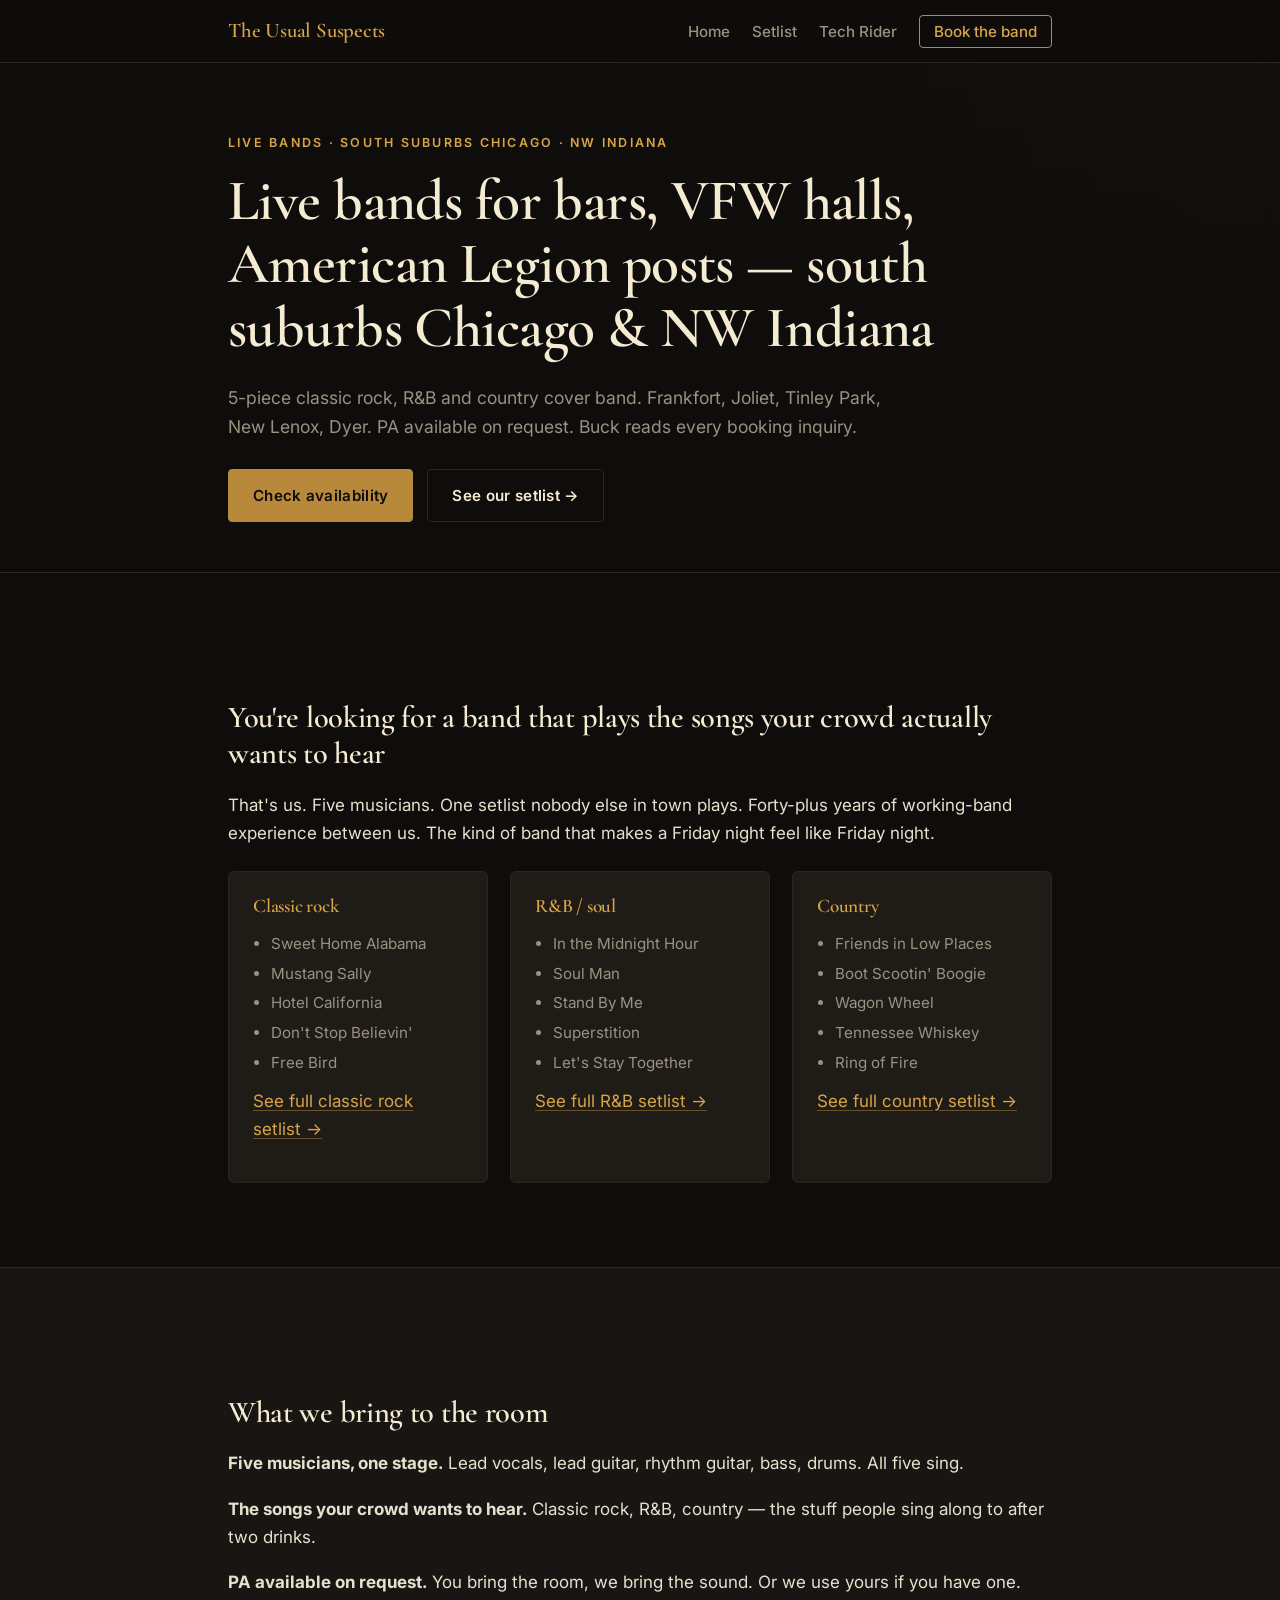
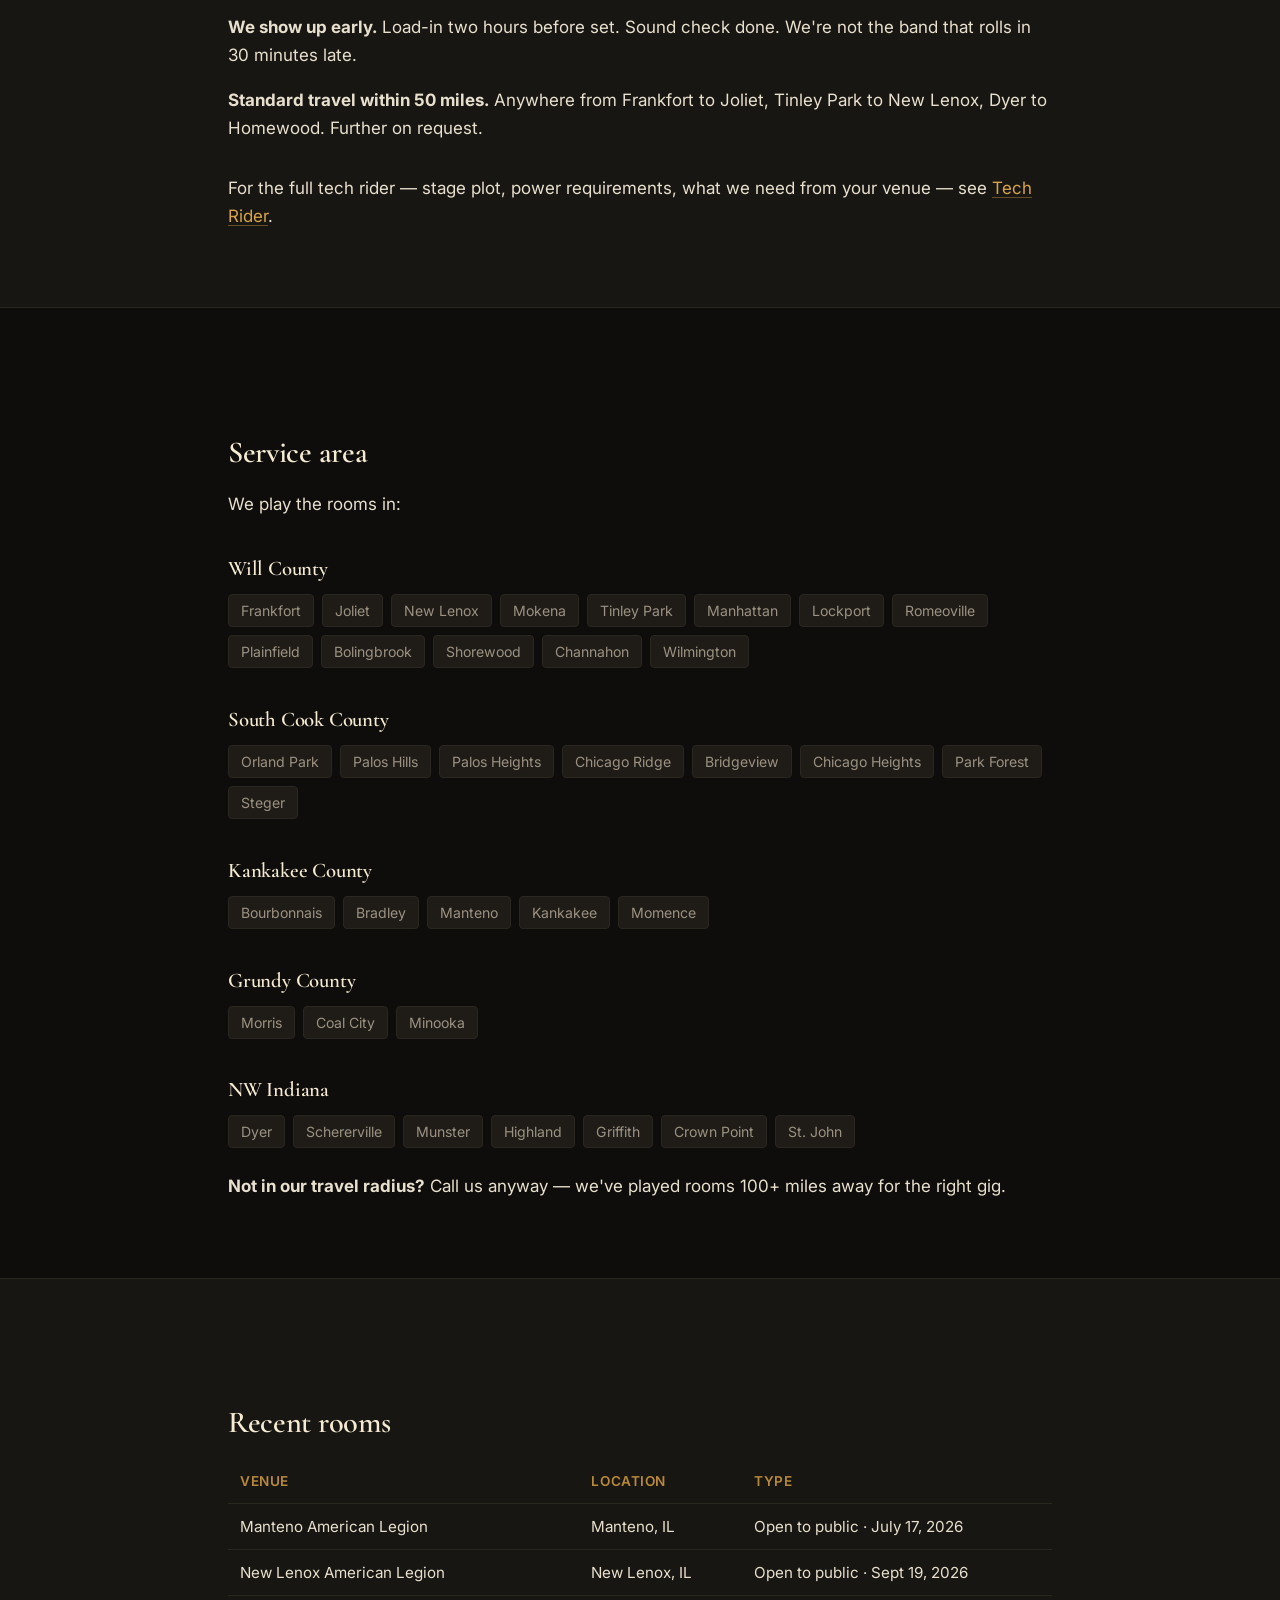
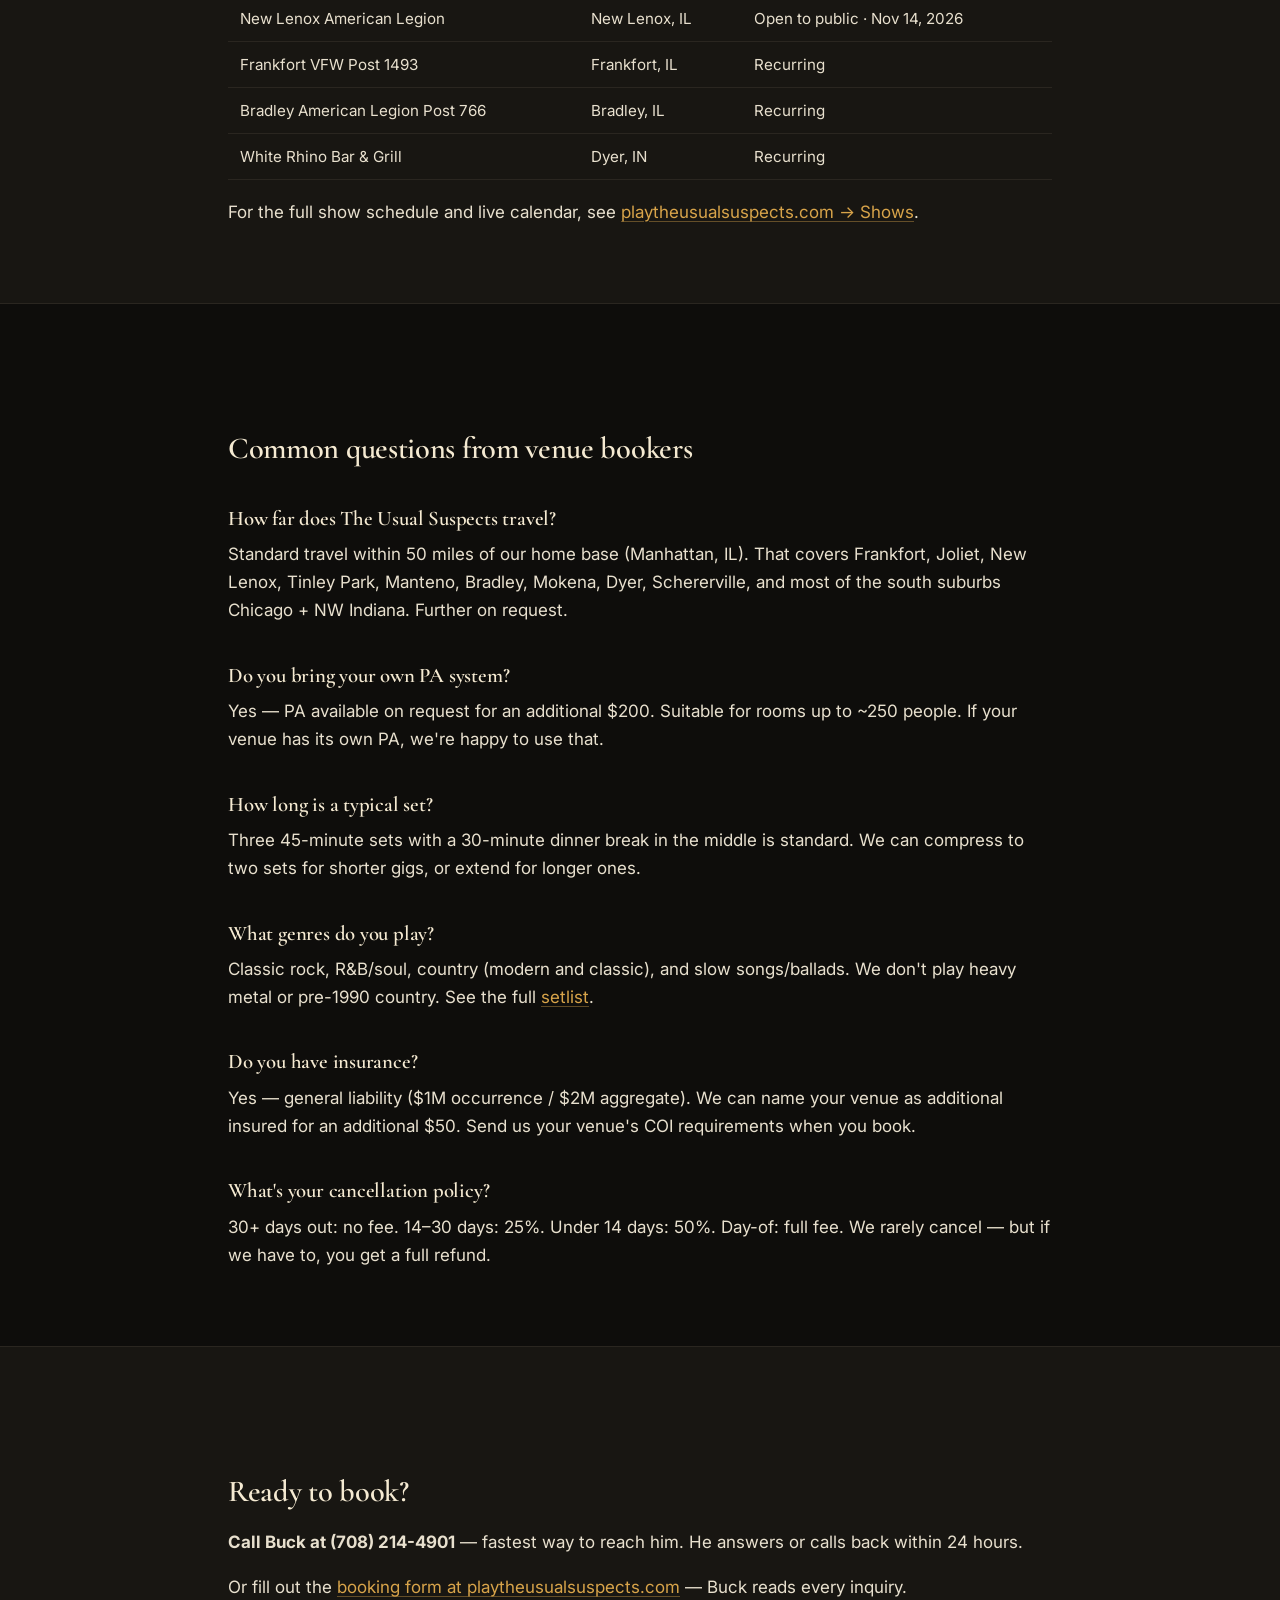
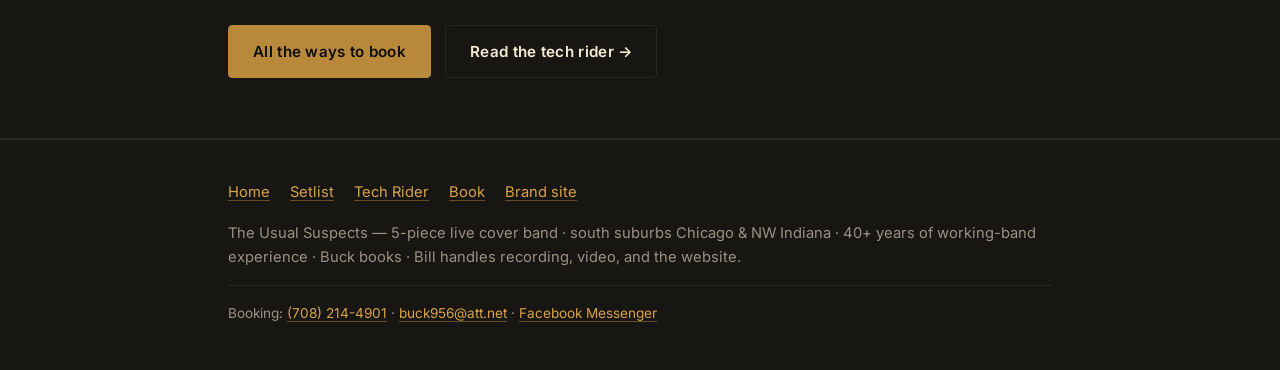
==== index.html @ b878c8a9 "Initial site: theusualsuspects.rocks — 4-page booker-SEO sister site to playtheusualsuspects.com. Ta" ====
<!DOCTYPE html>
<html lang="en">
<head>
<meta charset="UTF-8">
<meta name="viewport" content="width=device-width, initial-scale=1.0">
<title>Live Bands for Bars, VFW Halls & American Legion Posts — South Suburbs Chicago & NW Indiana | The Usual Suspects</title>
<meta name="description" content="5-piece classic rock, R&B and country cover band for bars, VFW halls, American Legion posts, fall fests, and private events across south suburbs Chicago (Frankfort, Joliet, Tinley Park, New Lenox) and NW Indiana. PA available. 40+ years experience. Call Buck at (708) 214-4901.">
<meta name="keywords" content="live band south suburbs Chicago, cover band Frankfort IL, live band Joliet, bar band Will County, VFW band, American Legion band, live music Tinley Park, cover band New Lenox, classic rock band Chicago, live band NW Indiana, cover band hire Chicago, bar band booking Chicagoland">
<meta name="author" content="Bill Thorpe Photography">

<!-- Open Graph -->
<meta property="og:type" content="website">
<meta property="og:url" content="https://theusualsuspects.rocks/">
<meta property="og:title" content="The Usual Suspects — Live Bands for South Suburbs Chicago & NW Indiana">
<meta property="og:description" content="5-piece cover band. Bars, VFWs, American Legion posts, fall fests. Frankfort, Joliet, Tinley Park, New Lenox, NW Indiana. Call Buck at (708) 214-4901.">
<meta property="og:site_name" content="The Usual Suspects Band">

<!-- Twitter -->
<meta name="twitter:card" content="summary_large_image">
<meta name="twitter:title" content="The Usual Suspects — Live Bands for South Suburbs Chicago">
<meta name="twitter:description" content="5-piece cover band for bars, VFWs, American Legion posts. 40+ years experience. PA available.">

<link rel="canonical" href="https://theusualsuspects.rocks/">

<!-- Schema.org: LocalBusiness + Service + FAQ -->
<script type="application/ld+json">
{
  "@context": "https://schema.org",
  "@graph": [
    {
      "@type": "LocalBusiness",
      "@id": "https://theusualsuspects.rocks/#business",
      "name": "The Usual Suspects",
      "alternateName": "The Usual Suspects Band",
      "description": "5-piece live cover band playing classic rock, R&B, and country at bars, VFW halls, American Legion posts, fall festivals, and private events across the south suburbs of Chicago and Northwest Indiana.",
      "url": "https://theusualsuspects.rocks/",
      "image": "https://theusualsuspects.rocks/logo.jpg",
      "telephone": "+1-708-214-4901",
      "email": "buck956@att.net",
      "priceRange": "$$",
      "address": {
        "@type": "PostalAddress",
        "addressRegion": "IL",
        "addressCountry": "US"
      },
      "areaServed": [
        {"@type": "City", "name": "Frankfort, IL"},
        {"@type": "City", "name": "Joliet, IL"},
        {"@type": "City", "name": "New Lenox, IL"},
        {"@type": "City", "name": "Tinley Park, IL"},
        {"@type": "City", "name": "Manteno, IL"},
        {"@type": "City", "name": "Bradley, IL"},
        {"@type": "City", "name": "Mokena, IL"},
        {"@type": "City", "name": "Dyer, IN"},
        {"@type": "AdministrativeArea", "name": "Will County, IL"},
        {"@type": "AdministrativeArea", "name": "South Cook County, IL"},
        {"@type": "AdministrativeArea", "name": "Kankakee County, IL"},
        {"@type": "AdministrativeArea", "name": "NW Indiana"}
      ],
      "openingHoursSpecification": [
        {
          "@type": "OpeningHoursSpecification",
          "dayOfWeek": ["Friday", "Saturday"],
          "opens": "19:00",
          "closes": "23:30"
        }
      ],
      "sameAs": [
        "https://playtheusualsuspects.com/",
        "https://www.facebook.com/profile.php?id=100029619594462",
        "https://m.me/100029619594462"
      ]
    },
    {
      "@type": "Service",
      "@id": "https://theusualsuspects.rocks/#service",
      "serviceType": "Live music performance",
      "name": "Live Band for Hire — South Suburbs Chicago & NW Indiana",
      "provider": {"@id": "https://theusualsuspects.rocks/#business"},
      "areaServed": [
        {"@type": "AdministrativeArea", "name": "South Suburbs Chicago"},
        {"@type": "AdministrativeArea", "name": "Northwest Indiana"}
      ],
      "description": "5-piece classic rock, R&B and country cover band available for bars, VFW halls, American Legion posts, fall festivals, and private events. PA available on request.",
      "offers": {
        "@type": "Offer",
        "availability": "https://schema.org/InStock",
        "priceCurrency": "USD",
        "priceRange": "$$"
      }
    },
    {
      "@type": "FAQPage",
      "@id": "https://theusualsuspects.rocks/#faq",
      "mainEntity": [
        {
          "@type": "Question",
          "name": "How far does The Usual Suspects travel?",
          "acceptedAnswer": {
            "@type": "Answer",
            "text": "Standard travel within 50 miles of our home base (Manhattan, IL). That covers Frankfort, Joliet, New Lenox, Tinley Park, Manteno, Bradley, Mokena, Dyer, Schererville, and most of the south suburbs Chicago + NW Indiana. Further on request — call Buck at (708) 214-4901."
          }
        },
        {
          "@type": "Question",
          "name": "Do you bring your own PA system?",
          "acceptedAnswer": {
            "@type": "Answer",
            "text": "Yes — PA available on request for an additional $200. Suitable for rooms up to ~250 people. If your venue has its own PA, we're happy to use that."
          }
        },
        {
          "@type": "Question",
          "name": "How long is a typical set?",
          "acceptedAnswer": {
            "@type": "Answer",
            "text": "Three 45-minute sets with a 30-minute dinner break in the middle is standard. We can compress to two sets for shorter gigs, or extend for longer ones. Buck works it out with you when you book."
          }
        },
        {
          "@type": "Question",
          "name": "What genres do you play?",
          "acceptedAnswer": {
            "@type": "Answer",
            "text": "Classic rock, R&B/soul, country (modern and classic), and a handful of slow songs/ballads. We don't play heavy metal or pre-1990 country. See the full setlist at theusualsuspects.rocks/setlist.html."
          }
        },
        {
          "@type": "Question",
          "name": "How do I book The Usual Suspects?",
          "acceptedAnswer": {
            "@type": "Answer",
            "text": "Call Buck at (708) 214-4901, or fill out the booking form at playtheusualsuspects.com/#book. Buck replies within 24 hours."
          }
        }
      ]
    }
  ]
}
</script>

<link rel="preconnect" href="https://fonts.googleapis.com">
<link rel="preconnect" href="https://fonts.gstatic.com" crossorigin>
<link href="https://fonts.googleapis.com/css2?family=Cormorant+Garamond:wght@400;500;600;700&family=Inter:wght@400;500;600;700&family=JetBrains+Mono:wght@400;500&display=swap" rel="stylesheet">
<link rel="stylesheet" href="site.css">
</head>
<body>

<!-- ─── NAV ──────────────────────────────────────────── -->
<nav class="site-nav" aria-label="Primary">
  <div class="container site-nav-inner">
    <a href="index.html" class="site-nav-brand">The Usual Suspects</a>
    <ul class="site-nav-list">
      <li><a href="index.html">Home</a></li>
      <li><a href="setlist.html">Setlist</a></li>
      <li><a href="tech-rider.html">Tech Rider</a></li>
      <li><a href="book.html" class="site-nav-cta">Book the band</a></li>
    </ul>
  </div>
</nav>

<!-- ─── HERO ─────────────────────────────────────────── -->
<header class="hero">
  <div class="container">
    <p class="hero-eyebrow">Live Bands · South Suburbs Chicago · NW Indiana</p>
    <h1 class="hero-h">Live bands for bars, VFW halls, American Legion posts — south suburbs Chicago &amp; NW Indiana</h1>
    <p class="hero-sub">5-piece classic rock, R&amp;B and country cover band. Frankfort, Joliet, Tinley Park, New Lenox, Dyer. PA available on request. Buck reads every booking inquiry.</p>
    <div class="hero-cta">
      <a href="book.html" class="btn btn-primary">Check availability</a>
      <a href="setlist.html" class="btn btn-ghost">See our setlist →</a>
    </div>
  </div>
</header>

<!-- ─── VALUE PROP ──────────────────────────────────── -->
<section class="section">
  <div class="container">
    <h2>You're looking for a band that plays the songs your crowd actually wants to hear</h2>
    <p>That's us. Five musicians. One setlist nobody else in town plays. Forty-plus years of working-band experience between us. The kind of band that makes a Friday night feel like Friday night.</p>

    <div class="genre-grid">
      <div class="genre-card">
        <h3>Classic rock</h3>
        <ul>
          <li>Sweet Home Alabama</li>
          <li>Mustang Sally</li>
          <li>Hotel California</li>
          <li>Don't Stop Believin'</li>
          <li>Free Bird</li>
        </ul>
        <p style="margin-top: 12px;"><a href="setlist.html">See full classic rock setlist →</a></p>
      </div>

      <div class="genre-card">
        <h3>R&amp;B / soul</h3>
        <ul>
          <li>In the Midnight Hour</li>
          <li>Soul Man</li>
          <li>Stand By Me</li>
          <li>Superstition</li>
          <li>Let's Stay Together</li>
        </ul>
        <p style="margin-top: 12px;"><a href="setlist.html#rnb">See full R&amp;B setlist →</a></p>
      </div>

      <div class="genre-card">
        <h3>Country</h3>
        <ul>
          <li>Friends in Low Places</li>
          <li>Boot Scootin' Boogie</li>
          <li>Wagon Wheel</li>
          <li>Tennessee Whiskey</li>
          <li>Ring of Fire</li>
        </ul>
        <p style="margin-top: 12px;"><a href="setlist.html#country">See full country setlist →</a></p>
      </div>
    </div>
  </div>
</section>

<!-- ─── WHAT WE BRING ──────────────────────────────── -->
<section class="section section-alt">
  <div class="container">
    <h2>What we bring to the room</h2>
    <p><strong>Five musicians, one stage.</strong> Lead vocals, lead guitar, rhythm guitar, bass, drums. All five sing.</p>
    <p><strong>The songs your crowd wants to hear.</strong> Classic rock, R&amp;B, country — the stuff people sing along to after two drinks.</p>
    <p><strong>PA available on request.</strong> You bring the room, we bring the sound. Or we use yours if you have one.</p>
    <p><strong>We show up early.</strong> Load-in two hours before set. Sound check done. We're not the band that rolls in 30 minutes late.</p>
    <p><strong>Standard travel within 50 miles.</strong> Anywhere from Frankfort to Joliet, Tinley Park to New Lenox, Dyer to Homewood. Further on request.</p>

    <p style="margin-top: 32px;">For the full tech rider — stage plot, power requirements, what we need from your venue — see <a href="tech-rider.html">Tech Rider</a>.</p>
  </div>
</section>

<!-- ─── SERVICE AREA ───────────────────────────────── -->
<section class="section">
  <div class="container">
    <h2 id="service-area">Service area</h2>
    <p>We play the rooms in:</p>

    <h3>Will County</h3>
    <div class="tag-list">
      <span class="tag">Frankfort</span><span class="tag">Joliet</span><span class="tag">New Lenox</span><span class="tag">Mokena</span><span class="tag">Tinley Park</span><span class="tag">Manhattan</span><span class="tag">Lockport</span><span class="tag">Romeoville</span><span class="tag">Plainfield</span><span class="tag">Bolingbrook</span><span class="tag">Shorewood</span><span class="tag">Channahon</span><span class="tag">Wilmington</span>
    </div>

    <h3>South Cook County</h3>
    <div class="tag-list">
      <span class="tag">Orland Park</span><span class="tag">Palos Hills</span><span class="tag">Palos Heights</span><span class="tag">Chicago Ridge</span><span class="tag">Bridgeview</span><span class="tag">Chicago Heights</span><span class="tag">Park Forest</span><span class="tag">Steger</span>
    </div>

    <h3>Kankakee County</h3>
    <div class="tag-list">
      <span class="tag">Bourbonnais</span><span class="tag">Bradley</span><span class="tag">Manteno</span><span class="tag">Kankakee</span><span class="tag">Momence</span>
    </div>

    <h3>Grundy County</h3>
    <div class="tag-list">
      <span class="tag">Morris</span><span class="tag">Coal City</span><span class="tag">Minooka</span>
    </div>

    <h3>NW Indiana</h3>
    <div class="tag-list">
      <span class="tag">Dyer</span><span class="tag">Schererville</span><span class="tag">Munster</span><span class="tag">Highland</span><span class="tag">Griffith</span><span class="tag">Crown Point</span><span class="tag">St. John</span>
    </div>

    <p style="margin-top: 24px;"><strong>Not in our travel radius?</strong> Call us anyway — we've played rooms 100+ miles away for the right gig.</p>
  </div>
</section>

<!-- ─── RECENT ROOMS ───────────────────────────────── -->
<section class="section section-alt">
  <div class="container">
    <h2>Recent rooms</h2>
    <table>
      <thead>
        <tr><th>Venue</th><th>Location</th><th>Type</th></tr>
      </thead>
      <tbody>
        <tr><td>Manteno American Legion</td><td>Manteno, IL</td><td>Open to public · July 17, 2026</td></tr>
        <tr><td>New Lenox American Legion</td><td>New Lenox, IL</td><td>Open to public · Sept 19, 2026</td></tr>
        <tr><td>New Lenox American Legion</td><td>New Lenox, IL</td><td>Open to public · Nov 14, 2026</td></tr>
        <tr><td>Frankfort VFW Post 1493</td><td>Frankfort, IL</td><td>Recurring</td></tr>
        <tr><td>Bradley American Legion Post 766</td><td>Bradley, IL</td><td>Recurring</td></tr>
        <tr><td>White Rhino Bar &amp; Grill</td><td>Dyer, IN</td><td>Recurring</td></tr>
      </tbody>
    </table>
    <p>For the full show schedule and live calendar, see <a href="https://playtheusualsuspects.com/#shows">playtheusualsuspects.com → Shows</a>.</p>
  </div>
</section>

<!-- ─── FAQ ─────────────────────────────────────────── -->
<section class="section">
  <div class="container">
    <h2>Common questions from venue bookers</h2>

    <h3>How far does The Usual Suspects travel?</h3>
    <p>Standard travel within 50 miles of our home base (Manhattan, IL). That covers Frankfort, Joliet, New Lenox, Tinley Park, Manteno, Bradley, Mokena, Dyer, Schererville, and most of the south suburbs Chicago + NW Indiana. Further on request.</p>

    <h3>Do you bring your own PA system?</h3>
    <p>Yes — PA available on request for an additional $200. Suitable for rooms up to ~250 people. If your venue has its own PA, we're happy to use that.</p>

    <h3>How long is a typical set?</h3>
    <p>Three 45-minute sets with a 30-minute dinner break in the middle is standard. We can compress to two sets for shorter gigs, or extend for longer ones.</p>

    <h3>What genres do you play?</h3>
    <p>Classic rock, R&amp;B/soul, country (modern and classic), and slow songs/ballads. We don't play heavy metal or pre-1990 country. See the full <a href="setlist.html">setlist</a>.</p>

    <h3>Do you have insurance?</h3>
    <p>Yes — general liability ($1M occurrence / $2M aggregate). We can name your venue as additional insured for an additional $50. Send us your venue's COI requirements when you book.</p>

    <h3>What's your cancellation policy?</h3>
    <p>30+ days out: no fee. 14–30 days: 25%. Under 14 days: 50%. Day-of: full fee. We rarely cancel — but if we have to, you get a full refund.</p>
  </div>
</section>

<!-- ─── CTA ─────────────────────────────────────────── -->
<section class="section section-alt">
  <div class="container">
    <h2>Ready to book?</h2>
    <p><strong>Call Buck at (708) 214-4901</strong> — fastest way to reach him. He answers or calls back within 24 hours.</p>
    <p>Or fill out the <a href="https://playtheusualsuspects.com/#book">booking form at playtheusualsuspects.com</a> — Buck reads every inquiry.</p>
    <div class="hero-cta">
      <a href="book.html" class="btn btn-primary">All the ways to book</a>
      <a href="tech-rider.html" class="btn btn-ghost">Read the tech rider →</a>
    </div>
  </div>
</section>

<!-- ─── FOOTER ──────────────────────────────────────── -->
<footer class="site-footer">
  <div class="container">
    <div class="site-footer-links">
      <a href="index.html">Home</a>
      <a href="setlist.html">Setlist</a>
      <a href="tech-rider.html">Tech Rider</a>
      <a href="book.html">Book</a>
      <a href="https://playtheusualsuspects.com/">Brand site</a>
    </div>
    <p>The Usual Suspects — 5-piece live cover band · south suburbs Chicago &amp; NW Indiana · 40+ years of working-band experience · Buck books · Bill handles recording, video, and the website.</p>
    <p class="site-footer-bottom">Booking: <a href="tel:+17082144901">(708) 214-4901</a> · <a href="mailto:buck956@att.net">buck956@att.net</a> · <a href="https://m.me/100029619594462">Facebook Messenger</a></p>
  </div>
</footer>

<script src="site.js"></script>
</body>
</html>
---- site.css ----
/* The Usual Suspects — booker-SEO sister site
   Design language matches the brand site (playtheusualsuspects.com) so they
   feel like one band, two front doors. */

:root {
  --bg: #0e0d0b;
  --bg-alt: #181612;
  --surface: #1f1c17;
  --border: #2a2620;
  --brass: #b8893b;
  --brass-bright: #d8a44a;
  --cream: #f5ead2;
  --text: #e8e0ce;
  --text-dim: #9b9182;
  --link: #d8a44a;
  --link-hover: #f5c469;
}

* { box-sizing: border-box; }

html { scroll-behavior: smooth; }

body {
  margin: 0;
  font-family: 'Inter', -apple-system, BlinkMacSystemFont, 'Segoe UI', Roboto, sans-serif;
  background: var(--bg);
  color: var(--text);
  line-height: 1.65;
  font-size: 17px;
}

h1, h2, h3, h4 {
  font-family: 'Cormorant Garamond', 'Times New Roman', serif;
  font-weight: 600;
  letter-spacing: -0.01em;
  color: var(--cream);
  margin-top: 0;
}

h1 { font-size: 2.6rem; line-height: 1.15; margin: 0 0 0.6em; }
h2 { font-size: 1.9rem; line-height: 1.2; margin: 2.2em 0 0.6em; }
h3 { font-size: 1.3rem; line-height: 1.3; margin: 1.8em 0 0.4em; }
h4 { font-size: 1.1rem; margin: 1.4em 0 0.3em; }

p { margin: 0 0 1em; }

a {
  color: var(--link);
  text-decoration: underline;
  text-decoration-color: rgba(216, 164, 74, 0.4);
  text-underline-offset: 3px;
  transition: color 0.15s, text-decoration-color 0.15s;
}
a:hover {
  color: var(--link-hover);
  text-decoration-color: var(--link-hover);
}

.container {
  max-width: 880px;
  margin: 0 auto;
  padding: 0 28px;
}

/* ── Site nav ──────────────────────────────────────── */

.site-nav {
  position: sticky;
  top: 0;
  z-index: 100;
  background: rgba(14, 13, 11, 0.92);
  backdrop-filter: blur(8px);
  border-bottom: 1px solid var(--border);
  padding: 14px 0;
}

.site-nav-inner {
  display: flex;
  align-items: center;
  justify-content: space-between;
  gap: 24px;
  flex-wrap: wrap;
}

.site-nav-brand {
  font-family: 'Cormorant Garamond', serif;
  font-size: 1.3rem;
  font-weight: 600;
  color: var(--brass-bright);
  text-decoration: none;
  letter-spacing: -0.01em;
}
.site-nav-brand:hover { color: var(--cream); }

.site-nav-list {
  display: flex;
  gap: 22px;
  list-style: none;
  margin: 0;
  padding: 0;
  flex-wrap: wrap;
}
.site-nav-list a {
  color: var(--text-dim);
  text-decoration: none;
  font-size: 0.95rem;
  font-weight: 500;
  transition: color 0.15s;
}
.site-nav-list a:hover { color: var(--cream); }
.site-nav-list .site-nav-cta {
  color: var(--brass-bright);
  border: 1px solid var(--brass);
  padding: 6px 14px;
  border-radius: 4px;
}
.site-nav-list .site-nav-cta:hover {
  background: var(--brass);
  color: var(--bg);
}

/* ── Hero ──────────────────────────────────────────── */

.hero {
  padding: 70px 0 50px;
  background:
    linear-gradient(180deg, rgba(14, 13, 11, 0.85), rgba(14, 13, 11, 1)),
    radial-gradient(circle at top right, rgba(184, 137, 59, 0.15), transparent 60%);
  border-bottom: 1px solid var(--border);
}

.hero-eyebrow {
  font-size: 0.78rem;
  letter-spacing: 0.18em;
  text-transform: uppercase;
  color: var(--brass-bright);
  margin: 0 0 16px;
  font-weight: 600;
}

.hero-h {
  font-family: 'Cormorant Garamond', serif;
  font-size: clamp(2.2rem, 4.5vw, 3.6rem);
  line-height: 1.1;
  margin: 0 0 0.4em;
  color: var(--cream);
}

.hero-sub {
  font-size: 1.1rem;
  color: var(--text-dim);
  margin: 0 0 28px;
  max-width: 60ch;
}

.hero-cta {
  display: flex;
  gap: 14px;
  flex-wrap: wrap;
  margin-top: 24px;
}

.btn {
  display: inline-block;
  padding: 13px 24px;
  font-size: 0.95rem;
  font-weight: 600;
  border-radius: 4px;
  text-decoration: none;
  letter-spacing: 0.02em;
  transition: background 0.15s, color 0.15s, border-color 0.15s;
}

.btn-primary {
  background: var(--brass);
  color: var(--bg);
  border: 1px solid var(--brass);
}
.btn-primary:hover {
  background: var(--brass-bright);
  border-color: var(--brass-bright);
  color: var(--bg);
}

.btn-ghost {
  background: transparent;
  color: var(--cream);
  border: 1px solid var(--border);
}
.btn-ghost:hover {
  border-color: var(--brass);
  color: var(--brass-bright);
}

/* ── Sections ──────────────────────────────────────── */

.section {
  padding: 60px 0;
  border-bottom: 1px solid var(--border);
}

.section-alt {
  background: var(--bg-alt);
}

.section-eyebrow {
  font-size: 0.78rem;
  letter-spacing: 0.18em;
  text-transform: uppercase;
  color: var(--brass);
  margin: 0 0 14px;
  font-weight: 600;
}

.section-lede {
  font-size: 1.05rem;
  color: var(--text-dim);
  margin: 0 0 28px;
  max-width: 60ch;
}

/* ── Lists ─────────────────────────────────────────── */

.genre-grid {
  display: grid;
  grid-template-columns: repeat(auto-fit, minmax(260px, 1fr));
  gap: 22px;
  margin: 24px 0;
}

.genre-card {
  background: var(--surface);
  border: 1px solid var(--border);
  border-radius: 6px;
  padding: 22px 24px;
}

.genre-card h3 {
  margin: 0 0 12px;
  color: var(--brass-bright);
  font-size: 1.2rem;
}

.genre-card ul {
  margin: 0;
  padding-left: 1.2em;
  color: var(--text-dim);
  font-size: 0.95rem;
}

.genre-card li { margin-bottom: 0.3em; }

/* ── Tables ────────────────────────────────────────── */

table {
  width: 100%;
  border-collapse: collapse;
  margin: 18px 0;
  font-size: 0.95rem;
}

th, td {
  text-align: left;
  padding: 10px 12px;
  border-bottom: 1px solid var(--border);
}

th {
  color: var(--brass);
  font-weight: 600;
  font-size: 0.85rem;
  letter-spacing: 0.04em;
  text-transform: uppercase;
}

/* ── Footer ────────────────────────────────────────── */

.site-footer {
  padding: 40px 0 32px;
  background: var(--bg-alt);
  color: var(--text-dim);
  font-size: 0.92rem;
  border-top: 1px solid var(--border);
}

.site-footer-links {
  display: flex;
  gap: 20px;
  flex-wrap: wrap;
  margin-bottom: 16px;
}

.site-footer-bottom {
  border-top: 1px solid var(--border);
  padding-top: 16px;
  margin-top: 16px;
  font-size: 0.85rem;
}

/* ── Service-area tag list ─────────────────────────── */

.tag-list {
  display: flex;
  flex-wrap: wrap;
  gap: 8px;
  margin: 12px 0;
}

.tag {
  background: var(--surface);
  border: 1px solid var(--border);
  border-radius: 4px;
  padding: 4px 12px;
  font-size: 0.88rem;
  color: var(--text-dim);
}

/* ── Stage plot ASCII ──────────────────────────────── */

pre.stage-plot {
  background: var(--surface);
  border: 1px solid var(--border);
  border-radius: 6px;
  padding: 20px;
  font-family: 'JetBrains Mono', 'Courier New', monospace;
  font-size: 0.85rem;
  line-height: 1.4;
  color: var(--text);
  overflow-x: auto;
}

/* ── Mobile ────────────────────────────────────────── */

@media (max-width: 640px) {
  body { font-size: 16px; }
  h1 { font-size: 2rem; }
  h2 { font-size: 1.5rem; }
  .site-nav-list { gap: 14px; font-size: 0.9rem; }
  .hero { padding: 50px 0 36px; }
  .section { padding: 40px 0; }
  .container { padding: 0 20px; }
  .hero-cta { flex-direction: column; align-items: stretch; }
  .btn { text-align: center; }
}

/* ── Print ─────────────────────────────────────────── */

@media print {
  body { background: white; color: black; }
  .site-nav, .site-footer { display: none; }
  a { color: black; text-decoration: none; }
}
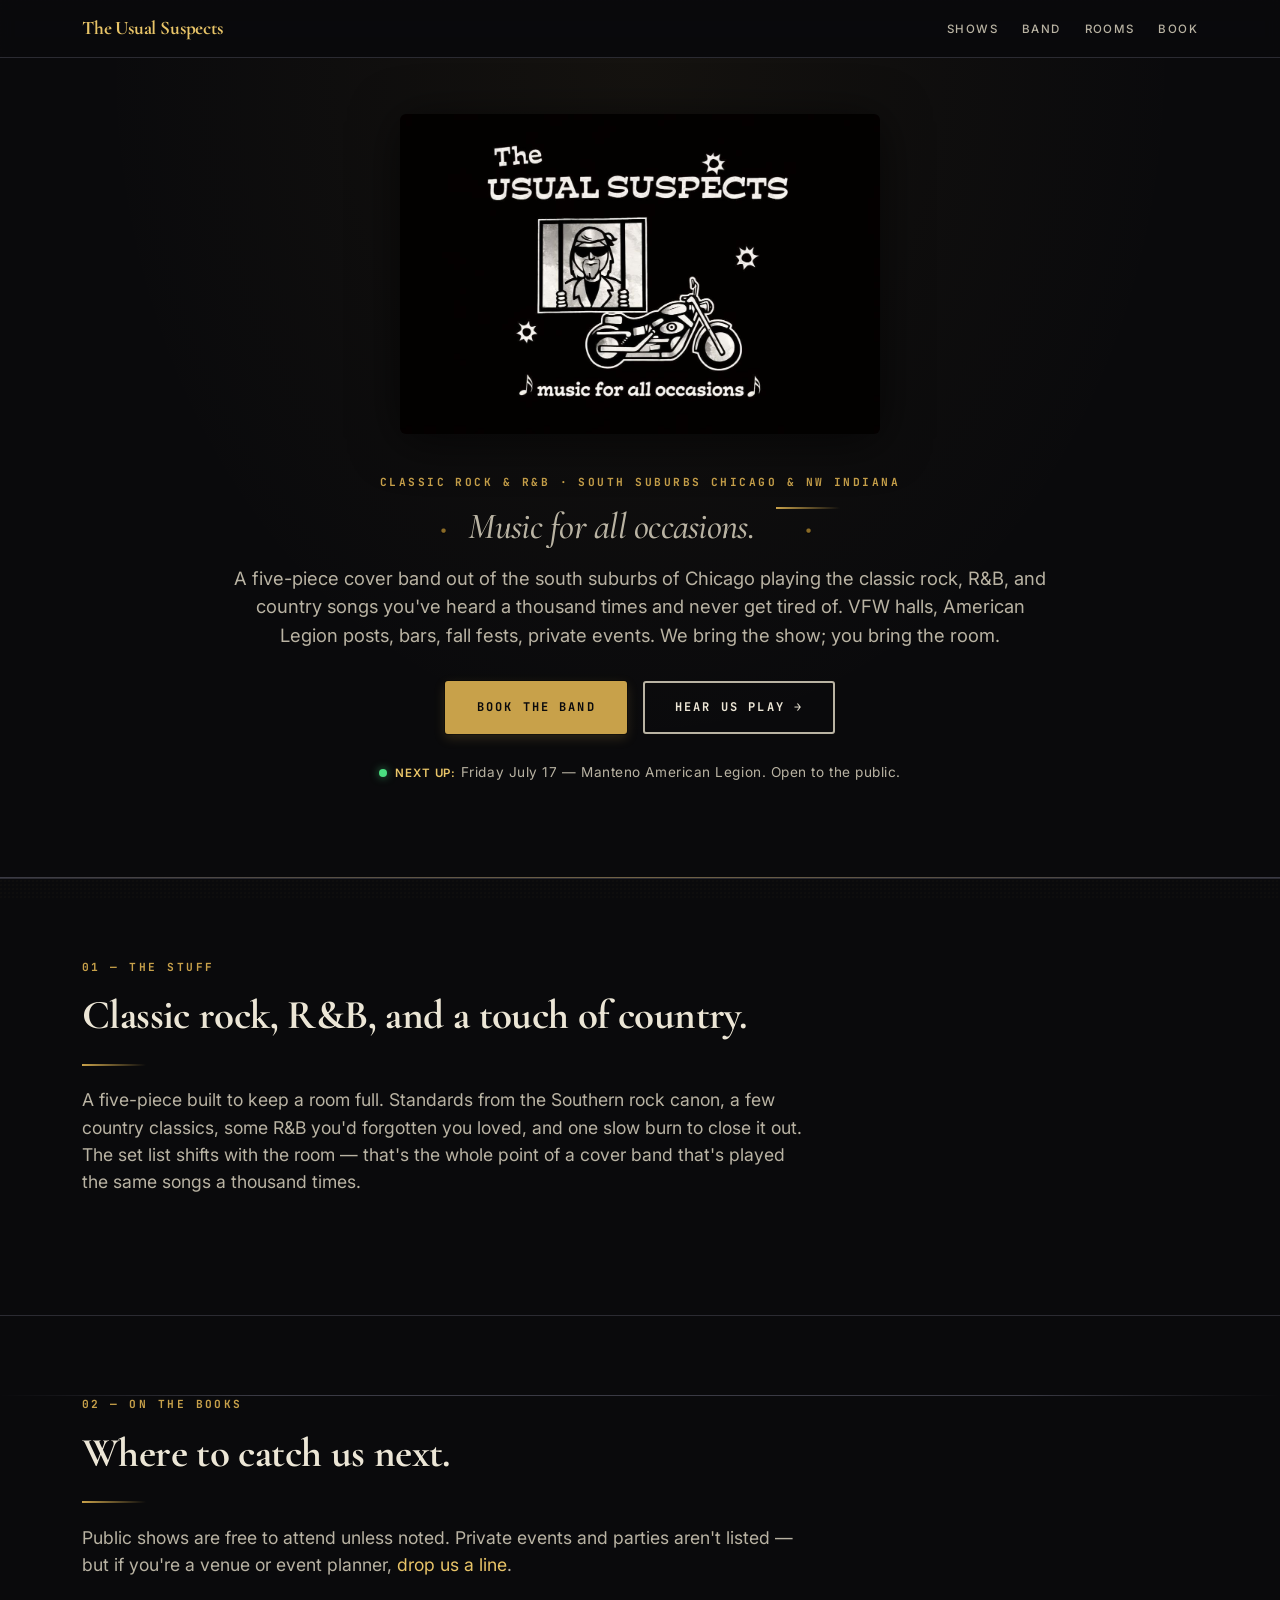
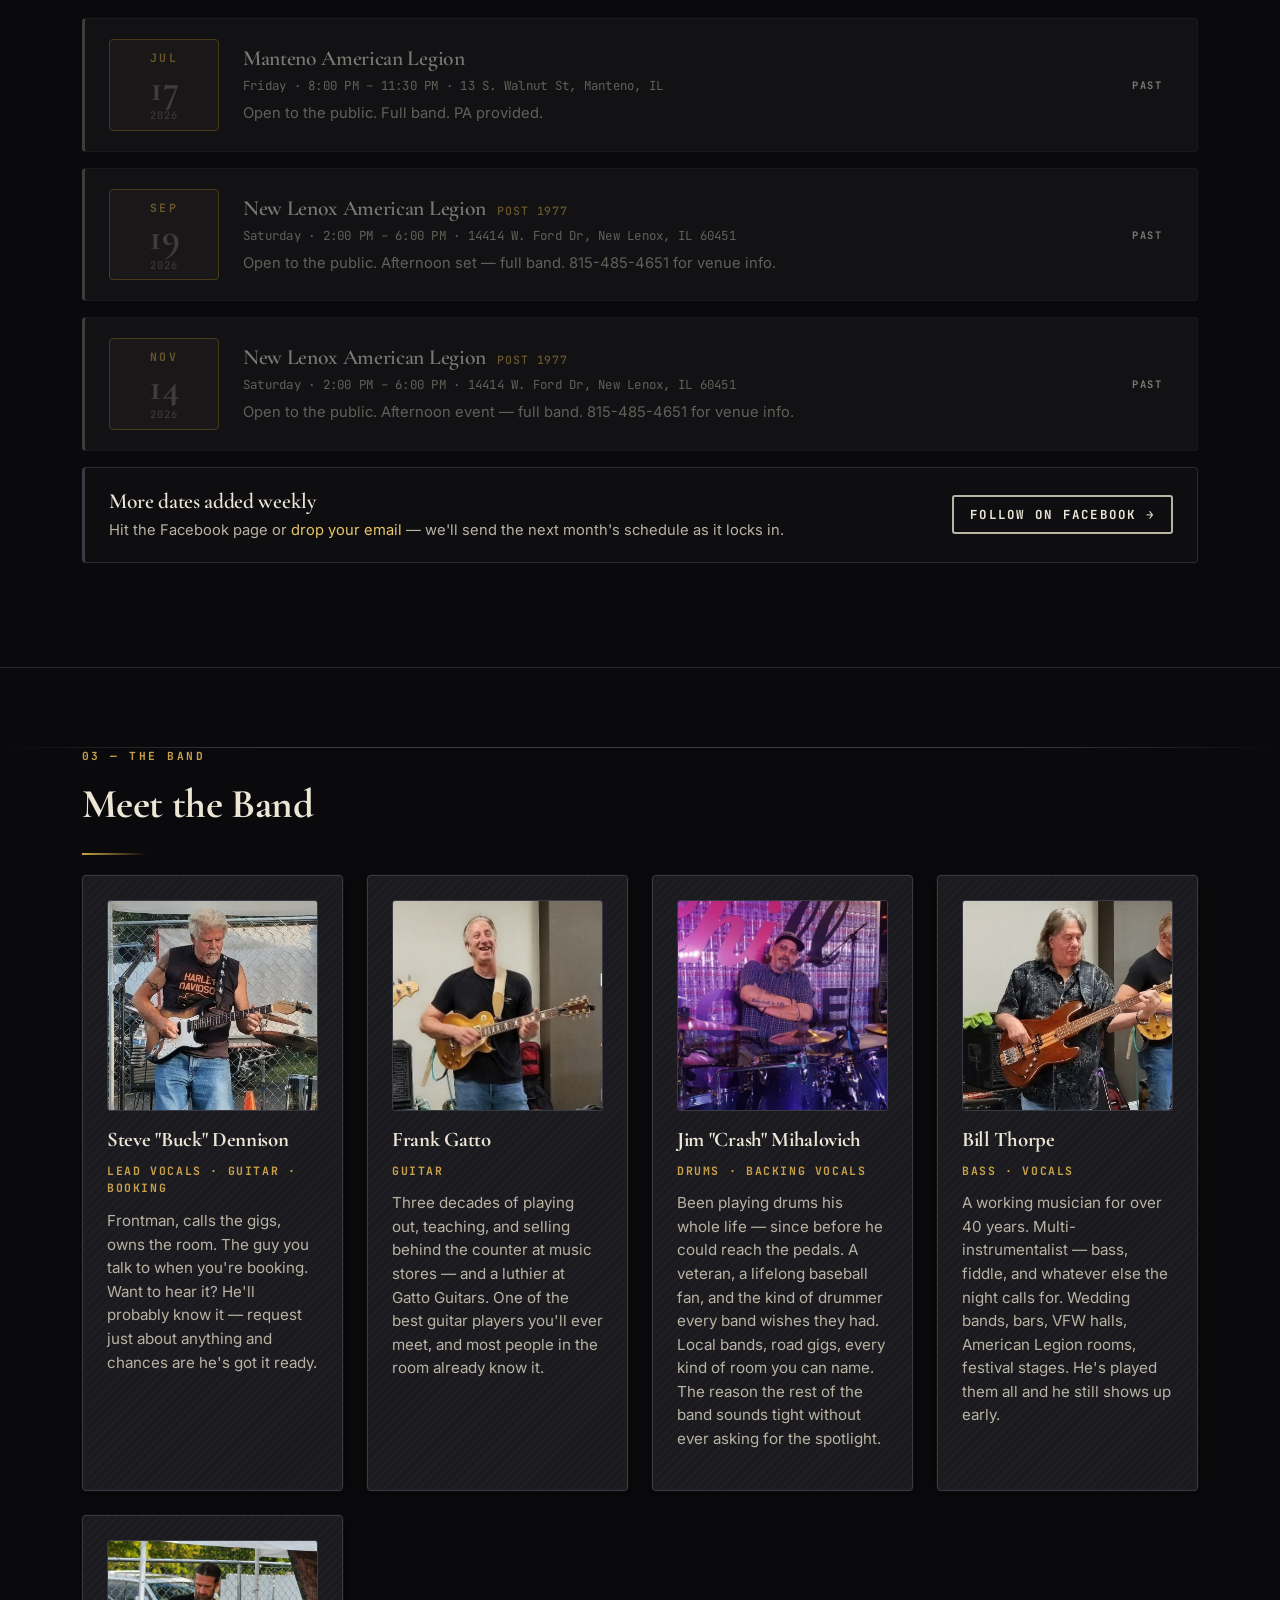
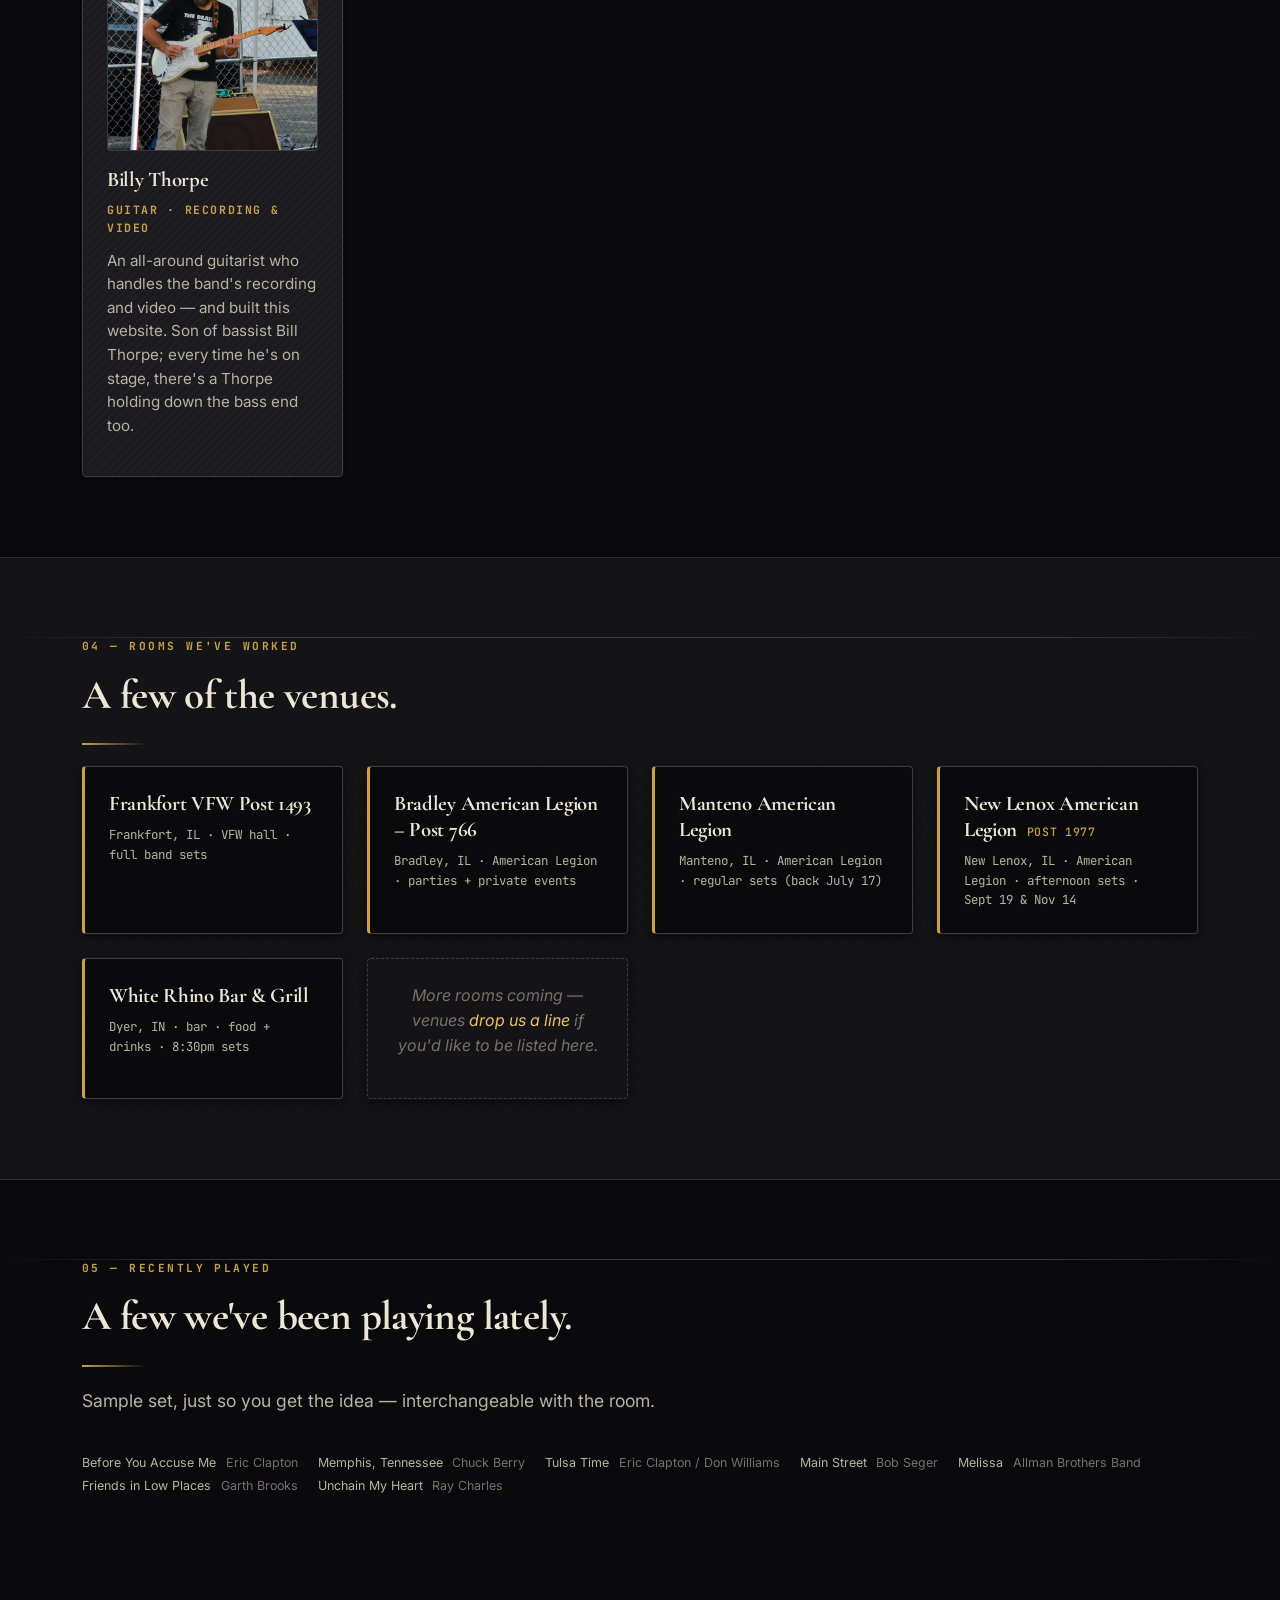
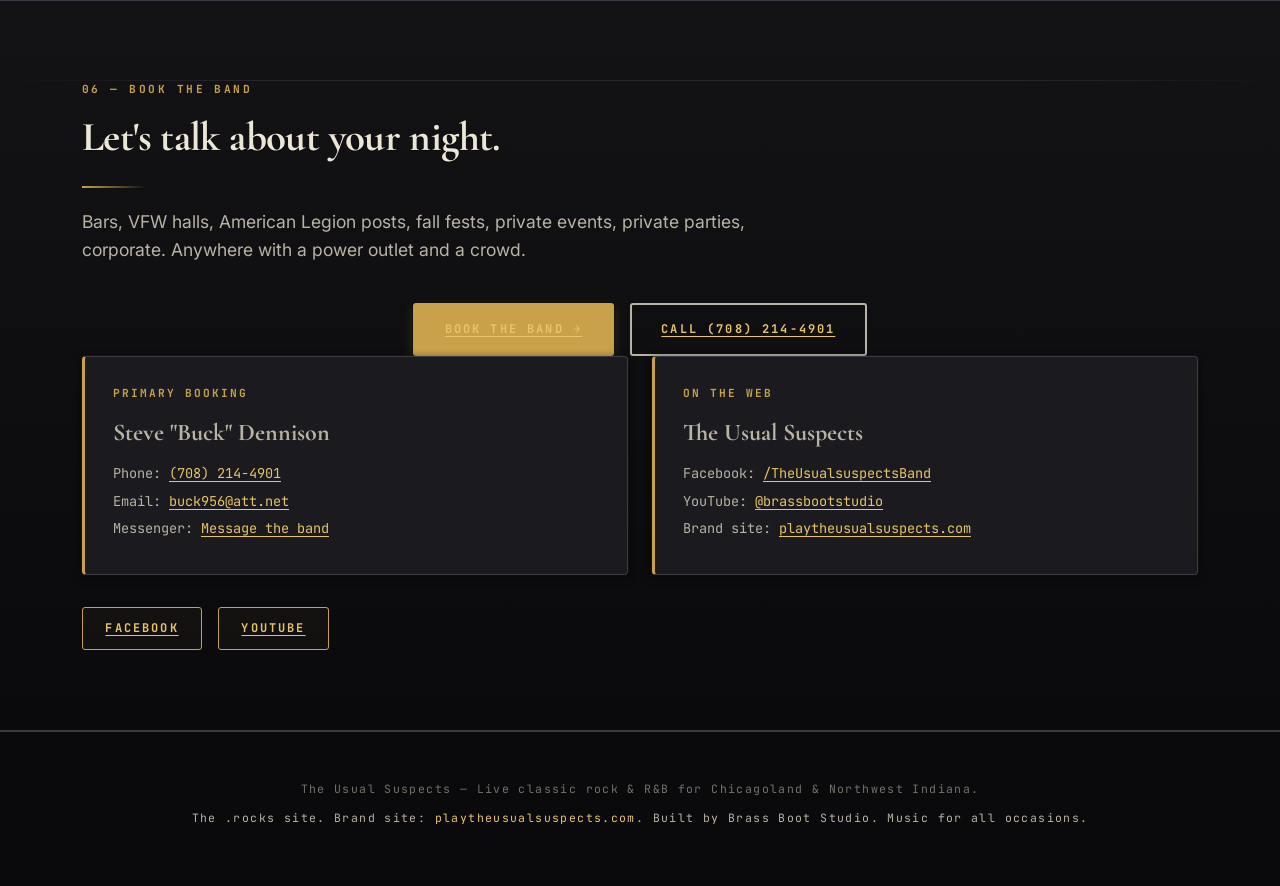
==== commit 06ccd8ef: "Pull back to 2-page lean site (home + book) per Bill's call — match .com's real facts, no imagined c" ====
--- a/index.html
+++ b/index.html
@@ -3,344 +3,306 @@
 <head>
 <meta charset="UTF-8">
 <meta name="viewport" content="width=device-width, initial-scale=1.0">
-<title>Live Bands for Bars, VFW Halls & American Legion Posts — South Suburbs Chicago & NW Indiana | The Usual Suspects</title>
-<meta name="description" content="5-piece classic rock, R&B and country cover band for bars, VFW halls, American Legion posts, fall fests, and private events across south suburbs Chicago (Frankfort, Joliet, Tinley Park, New Lenox) and NW Indiana. PA available. 40+ years experience. Call Buck at (708) 214-4901.">
-<meta name="keywords" content="live band south suburbs Chicago, cover band Frankfort IL, live band Joliet, bar band Will County, VFW band, American Legion band, live music Tinley Park, cover band New Lenox, classic rock band Chicago, live band NW Indiana, cover band hire Chicago, bar band booking Chicagoland">
-<meta name="author" content="Bill Thorpe Photography">
-
-<!-- Open Graph -->
+<title>The Usual Suspects — Live classic rock &amp; R&amp;B band · south suburbs Chicago &amp; NW Indiana</title>
+<meta name="description" content="The Usual Suspects are a live classic rock, R&amp;B, and country cover band playing bars, VFW halls, American Legion posts, and private events across the south suburbs of Chicago and Northwest Indiana.">
+<meta name="keywords" content="live band south suburbs Chicago, cover band Chicagoland, classic rock band Illinois, VFW band, Legion band, bar band south suburbs, The Usual Suspects band">
+<meta property="og:title" content="The Usual Suspects — Live classic rock &amp; R&amp;B band · south suburbs Chicago &amp; NW Indiana">
+<meta property="og:description" content="A live classic rock, R&amp;B, and country cover band. Bars, VFWs, American Legion posts. Music for all occasions.">
 <meta property="og:type" content="website">
-<meta property="og:url" content="https://theusualsuspects.rocks/">
-<meta property="og:title" content="The Usual Suspects — Live Bands for South Suburbs Chicago & NW Indiana">
-<meta property="og:description" content="5-piece cover band. Bars, VFWs, American Legion posts, fall fests. Frankfort, Joliet, Tinley Park, New Lenox, NW Indiana. Call Buck at (708) 214-4901.">
-<meta property="og:site_name" content="The Usual Suspects Band">
-
-<!-- Twitter -->
 <meta name="twitter:card" content="summary_large_image">
-<meta name="twitter:title" content="The Usual Suspects — Live Bands for South Suburbs Chicago">
-<meta name="twitter:description" content="5-piece cover band for bars, VFWs, American Legion posts. 40+ years experience. PA available.">
-
 <link rel="canonical" href="https://theusualsuspects.rocks/">
 
-<!-- Schema.org: LocalBusiness + Service + FAQ -->
+<!-- Schema.org structured data: MusicGroup. Only real facts. -->
 <script type="application/ld+json">
 {
   "@context": "https://schema.org",
-  "@graph": [
-    {
-      "@type": "LocalBusiness",
-      "@id": "https://theusualsuspects.rocks/#business",
-      "name": "The Usual Suspects",
-      "alternateName": "The Usual Suspects Band",
-      "description": "5-piece live cover band playing classic rock, R&B, and country at bars, VFW halls, American Legion posts, fall festivals, and private events across the south suburbs of Chicago and Northwest Indiana.",
-      "url": "https://theusualsuspects.rocks/",
-      "image": "https://theusualsuspects.rocks/logo.jpg",
-      "telephone": "+1-708-214-4901",
-      "email": "buck956@att.net",
-      "priceRange": "$$",
-      "address": {
-        "@type": "PostalAddress",
-        "addressRegion": "IL",
-        "addressCountry": "US"
-      },
-      "areaServed": [
-        {"@type": "City", "name": "Frankfort, IL"},
-        {"@type": "City", "name": "Joliet, IL"},
-        {"@type": "City", "name": "New Lenox, IL"},
-        {"@type": "City", "name": "Tinley Park, IL"},
-        {"@type": "City", "name": "Manteno, IL"},
-        {"@type": "City", "name": "Bradley, IL"},
-        {"@type": "City", "name": "Mokena, IL"},
-        {"@type": "City", "name": "Dyer, IN"},
-        {"@type": "AdministrativeArea", "name": "Will County, IL"},
-        {"@type": "AdministrativeArea", "name": "South Cook County, IL"},
-        {"@type": "AdministrativeArea", "name": "Kankakee County, IL"},
-        {"@type": "AdministrativeArea", "name": "NW Indiana"}
-      ],
-      "openingHoursSpecification": [
-        {
-          "@type": "OpeningHoursSpecification",
-          "dayOfWeek": ["Friday", "Saturday"],
-          "opens": "19:00",
-          "closes": "23:30"
-        }
-      ],
-      "sameAs": [
-        "https://playtheusualsuspects.com/",
-        "https://www.facebook.com/profile.php?id=100029619594462",
-        "https://m.me/100029619594462"
-      ]
-    },
-    {
-      "@type": "Service",
-      "@id": "https://theusualsuspects.rocks/#service",
-      "serviceType": "Live music performance",
-      "name": "Live Band for Hire — South Suburbs Chicago & NW Indiana",
-      "provider": {"@id": "https://theusualsuspects.rocks/#business"},
-      "areaServed": [
-        {"@type": "AdministrativeArea", "name": "South Suburbs Chicago"},
-        {"@type": "AdministrativeArea", "name": "Northwest Indiana"}
-      ],
-      "description": "5-piece classic rock, R&B and country cover band available for bars, VFW halls, American Legion posts, fall festivals, and private events. PA available on request.",
-      "offers": {
-        "@type": "Offer",
-        "availability": "https://schema.org/InStock",
-        "priceCurrency": "USD",
-        "priceRange": "$$"
-      }
-    },
-    {
-      "@type": "FAQPage",
-      "@id": "https://theusualsuspects.rocks/#faq",
-      "mainEntity": [
-        {
-          "@type": "Question",
-          "name": "How far does The Usual Suspects travel?",
-          "acceptedAnswer": {
-            "@type": "Answer",
-            "text": "Standard travel within 50 miles of our home base (Manhattan, IL). That covers Frankfort, Joliet, New Lenox, Tinley Park, Manteno, Bradley, Mokena, Dyer, Schererville, and most of the south suburbs Chicago + NW Indiana. Further on request — call Buck at (708) 214-4901."
-          }
-        },
-        {
-          "@type": "Question",
-          "name": "Do you bring your own PA system?",
-          "acceptedAnswer": {
-            "@type": "Answer",
-            "text": "Yes — PA available on request for an additional $200. Suitable for rooms up to ~250 people. If your venue has its own PA, we're happy to use that."
-          }
-        },
-        {
-          "@type": "Question",
-          "name": "How long is a typical set?",
-          "acceptedAnswer": {
-            "@type": "Answer",
-            "text": "Three 45-minute sets with a 30-minute dinner break in the middle is standard. We can compress to two sets for shorter gigs, or extend for longer ones. Buck works it out with you when you book."
-          }
-        },
-        {
-          "@type": "Question",
-          "name": "What genres do you play?",
-          "acceptedAnswer": {
-            "@type": "Answer",
-            "text": "Classic rock, R&B/soul, country (modern and classic), and a handful of slow songs/ballads. We don't play heavy metal or pre-1990 country. See the full setlist at theusualsuspects.rocks/setlist.html."
-          }
-        },
-        {
-          "@type": "Question",
-          "name": "How do I book The Usual Suspects?",
-          "acceptedAnswer": {
-            "@type": "Answer",
-            "text": "Call Buck at (708) 214-4901, or fill out the booking form at playtheusualsuspects.com/#book. Buck replies within 24 hours."
-          }
-        }
-      ]
-    }
-  ]
+  "@type": "MusicGroup",
+  "@id": "https://theusualsuspects.rocks/#band",
+  "name": "The Usual Suspects",
+  "alternateName": "Usual Suspects Band",
+  "description": "A live classic rock, R&B, and country cover band playing bars, VFW halls, American Legion posts, private events, and fall festivals across the south suburbs of Chicago and Northwest Indiana.",
+  "url": "https://theusualsuspects.rocks/",
+  "image": "https://theusualsuspects.rocks/logo.jpg",
+  "genre": ["Classic Rock", "R&B", "Country", "Southern Rock"],
+  "member": [
+    {"@type": "Person", "name": "Steve \"Buck\" Dennison", "roleName": "Lead vocals, Guitar, Booking"},
+    {"@type": "Person", "name": "Frank Gatto", "roleName": "Guitar"},
+    {"@type": "Person", "name": "Jim \"Crash\" Mihalovich", "roleName": "Drums, Backing vocals"},
+    {"@type": "Person", "name": "Bill Thorpe", "roleName": "Bass, Vocals"},
+    {"@type": "Person", "name": "Billy Thorpe", "roleName": "Guitar, Recording, Video"}
+  ],
+  "areaServed": [
+    {"@type": "AdministrativeArea", "name": "Chicago South Suburbs, IL"},
+    {"@type": "AdministrativeArea", "name": "Northwest Indiana"}
+  ],
+  "contactPoint": {
+    "@type": "ContactPoint",
+    "telephone": "+1-708-214-4901",
+    "email": "buck956@att.net",
+    "contactType": "booking"
+  }
 }
 </script>
 
 <link rel="preconnect" href="https://fonts.googleapis.com">
 <link rel="preconnect" href="https://fonts.gstatic.com" crossorigin>
-<link href="https://fonts.googleapis.com/css2?family=Cormorant+Garamond:wght@400;500;600;700&family=Inter:wght@400;500;600;700&family=JetBrains+Mono:wght@400;500&display=swap" rel="stylesheet">
+<link href="https://fonts.googleapis.com/css2?family=Cormorant+Garamond:wght@400;500;600;700&family=Inter:wght@400;500;600;700&family=JetBrains+Mono:wght@400;500;700&display=swap" rel="stylesheet">
 <link rel="stylesheet" href="site.css">
 </head>
 <body>
 
-<!-- ─── NAV ──────────────────────────────────────────── -->
+<!-- ─── STICKY NAV ─────────────────────────────────────────── -->
 <nav class="site-nav" aria-label="Primary">
   <div class="container site-nav-inner">
-    <a href="index.html" class="site-nav-brand">The Usual Suspects</a>
-    <ul class="site-nav-list">
-      <li><a href="index.html">Home</a></li>
-      <li><a href="setlist.html">Setlist</a></li>
-      <li><a href="tech-rider.html">Tech Rider</a></li>
-      <li><a href="book.html" class="site-nav-cta">Book the band</a></li>
+    <a href="#top" class="site-nav-brand">The Usual Suspects</a>
+    <button class="site-nav-toggle" aria-expanded="false" aria-controls="site-nav-list">Menu</button>
+    <ul class="site-nav-list" id="site-nav-list">
+      <li><a href="#shows">Shows</a></li>
+      <li><a href="#band">Band</a></li>
+      <li><a href="#venues">Rooms</a></li>
+      <li><a href="book.html">Book</a></li>
     </ul>
   </div>
 </nav>
 
-<!-- ─── HERO ─────────────────────────────────────────── -->
-<header class="hero">
+<header class="hero" id="top">
   <div class="container">
-    <p class="hero-eyebrow">Live Bands · South Suburbs Chicago · NW Indiana</p>
-    <h1 class="hero-h">Live bands for bars, VFW halls, American Legion posts — south suburbs Chicago &amp; NW Indiana</h1>
-    <p class="hero-sub">5-piece classic rock, R&amp;B and country cover band. Frankfort, Joliet, Tinley Park, New Lenox, Dyer. PA available on request. Buck reads every booking inquiry.</p>
-    <div class="hero-cta">
-      <a href="book.html" class="btn btn-primary">Check availability</a>
-      <a href="setlist.html" class="btn btn-ghost">See our setlist →</a>
+    <div class="logo-wrap">
+      <img src="logo.jpg" alt="The Usual Suspects — music for all occasions" class="logo-img">
+      <div class="logo-fallback" aria-hidden="true">
+        <div class="logo-mark">K</div>
+        <h1 class="logo-text">The Usual Suspects</h1>
+        <p class="logo-tag">music for all occasions</p>
+      </div>
+    </div>
+
+    <div class="hero-pitch">
+      <p class="eyebrow">CLASSIC ROCK &amp; R&amp;B · SOUTH SUBURBS CHICAGO &amp; NW INDIANA</p>
+      <h2 class="hero-h">Music for all occasions.</h2>
+      <p class="hero-sub">A five-piece cover band out of the south suburbs of Chicago playing the classic rock, R&amp;B, and country songs you've heard a thousand times and never get tired of. VFW halls, American Legion posts, bars, fall fests, private events. We bring the show; you bring the room.</p>
+      <div class="hero-cta">
+        <a href="book.html" class="btn btn-primary">Book the band</a>
+        <a href="https://www.youtube.com/watch?v=DEuKudX_Gk4" target="_blank" rel="noopener" class="btn btn-ghost">Hear us play →</a>
+      </div>
+      <p class="hero-upcoming"><span class="upcoming-dot" aria-hidden="true"></span><strong>Next up:</strong> Friday July 17 — Manteno American Legion. Open to the public.</p>
     </div>
   </div>
 </header>
 
-<!-- ─── VALUE PROP ──────────────────────────────────── -->
-<section class="section">
-  <div class="container">
-    <h2>You're looking for a band that plays the songs your crowd actually wants to hear</h2>
-    <p>That's us. Five musicians. One setlist nobody else in town plays. Forty-plus years of working-band experience between us. The kind of band that makes a Friday night feel like Friday night.</p>
-
-    <div class="genre-grid">
-      <div class="genre-card">
-        <h3>Classic rock</h3>
-        <ul>
-          <li>Sweet Home Alabama</li>
-          <li>Mustang Sally</li>
-          <li>Hotel California</li>
-          <li>Don't Stop Believin'</li>
-          <li>Free Bird</li>
-        </ul>
-        <p style="margin-top: 12px;"><a href="setlist.html">See full classic rock setlist →</a></p>
-      </div>
-
-      <div class="genre-card">
-        <h3>R&amp;B / soul</h3>
-        <ul>
-          <li>In the Midnight Hour</li>
-          <li>Soul Man</li>
-          <li>Stand By Me</li>
-          <li>Superstition</li>
-          <li>Let's Stay Together</li>
-        </ul>
-        <p style="margin-top: 12px;"><a href="setlist.html#rnb">See full R&amp;B setlist →</a></p>
-      </div>
-
-      <div class="genre-card">
-        <h3>Country</h3>
-        <ul>
-          <li>Friends in Low Places</li>
-          <li>Boot Scootin' Boogie</li>
-          <li>Wagon Wheel</li>
-          <li>Tennessee Whiskey</li>
-          <li>Ring of Fire</li>
-        </ul>
-        <p style="margin-top: 12px;"><a href="setlist.html#country">See full country setlist →</a></p>
-      </div>
-    </div>
-  </div>
-</section>
-
-<!-- ─── WHAT WE BRING ──────────────────────────────── -->
-<section class="section section-alt">
-  <div class="container">
-    <h2>What we bring to the room</h2>
-    <p><strong>Five musicians, one stage.</strong> Lead vocals, lead guitar, rhythm guitar, bass, drums. All five sing.</p>
-    <p><strong>The songs your crowd wants to hear.</strong> Classic rock, R&amp;B, country — the stuff people sing along to after two drinks.</p>
-    <p><strong>PA available on request.</strong> You bring the room, we bring the sound. Or we use yours if you have one.</p>
-    <p><strong>We show up early.</strong> Load-in two hours before set. Sound check done. We're not the band that rolls in 30 minutes late.</p>
-    <p><strong>Standard travel within 50 miles.</strong> Anywhere from Frankfort to Joliet, Tinley Park to New Lenox, Dyer to Homewood. Further on request.</p>
-
-    <p style="margin-top: 32px;">For the full tech rider — stage plot, power requirements, what we need from your venue — see <a href="tech-rider.html">Tech Rider</a>.</p>
-  </div>
-</section>
-
-<!-- ─── SERVICE AREA ───────────────────────────────── -->
-<section class="section">
-  <div class="container">
-    <h2 id="service-area">Service area</h2>
-    <p>We play the rooms in:</p>
-
-    <h3>Will County</h3>
-    <div class="tag-list">
-      <span class="tag">Frankfort</span><span class="tag">Joliet</span><span class="tag">New Lenox</span><span class="tag">Mokena</span><span class="tag">Tinley Park</span><span class="tag">Manhattan</span><span class="tag">Lockport</span><span class="tag">Romeoville</span><span class="tag">Plainfield</span><span class="tag">Bolingbrook</span><span class="tag">Shorewood</span><span class="tag">Channahon</span><span class="tag">Wilmington</span>
-    </div>
-
-    <h3>South Cook County</h3>
-    <div class="tag-list">
-      <span class="tag">Orland Park</span><span class="tag">Palos Hills</span><span class="tag">Palos Heights</span><span class="tag">Chicago Ridge</span><span class="tag">Bridgeview</span><span class="tag">Chicago Heights</span><span class="tag">Park Forest</span><span class="tag">Steger</span>
-    </div>
-
-    <h3>Kankakee County</h3>
-    <div class="tag-list">
-      <span class="tag">Bourbonnais</span><span class="tag">Bradley</span><span class="tag">Manteno</span><span class="tag">Kankakee</span><span class="tag">Momence</span>
-    </div>
-
-    <h3>Grundy County</h3>
-    <div class="tag-list">
-      <span class="tag">Morris</span><span class="tag">Coal City</span><span class="tag">Minooka</span>
-    </div>
-
-    <h3>NW Indiana</h3>
-    <div class="tag-list">
-      <span class="tag">Dyer</span><span class="tag">Schererville</span><span class="tag">Munster</span><span class="tag">Highland</span><span class="tag">Griffith</span><span class="tag">Crown Point</span><span class="tag">St. John</span>
-    </div>
-
-    <p style="margin-top: 24px;"><strong>Not in our travel radius?</strong> Call us anyway — we've played rooms 100+ miles away for the right gig.</p>
-  </div>
-</section>
-
-<!-- ─── RECENT ROOMS ───────────────────────────────── -->
-<section class="section section-alt">
-  <div class="container">
-    <h2>Recent rooms</h2>
-    <table>
-      <thead>
-        <tr><th>Venue</th><th>Location</th><th>Type</th></tr>
-      </thead>
-      <tbody>
-        <tr><td>Manteno American Legion</td><td>Manteno, IL</td><td>Open to public · July 17, 2026</td></tr>
-        <tr><td>New Lenox American Legion</td><td>New Lenox, IL</td><td>Open to public · Sept 19, 2026</td></tr>
-        <tr><td>New Lenox American Legion</td><td>New Lenox, IL</td><td>Open to public · Nov 14, 2026</td></tr>
-        <tr><td>Frankfort VFW Post 1493</td><td>Frankfort, IL</td><td>Recurring</td></tr>
-        <tr><td>Bradley American Legion Post 766</td><td>Bradley, IL</td><td>Recurring</td></tr>
-        <tr><td>White Rhino Bar &amp; Grill</td><td>Dyer, IN</td><td>Recurring</td></tr>
-      </tbody>
-    </table>
-    <p>For the full show schedule and live calendar, see <a href="https://playtheusualsuspects.com/#shows">playtheusualsuspects.com → Shows</a>.</p>
-  </div>
-</section>
-
-<!-- ─── FAQ ─────────────────────────────────────────── -->
-<section class="section">
-  <div class="container">
-    <h2>Common questions from venue bookers</h2>
-
-    <h3>How far does The Usual Suspects travel?</h3>
-    <p>Standard travel within 50 miles of our home base (Manhattan, IL). That covers Frankfort, Joliet, New Lenox, Tinley Park, Manteno, Bradley, Mokena, Dyer, Schererville, and most of the south suburbs Chicago + NW Indiana. Further on request.</p>
-
-    <h3>Do you bring your own PA system?</h3>
-    <p>Yes — PA available on request for an additional $200. Suitable for rooms up to ~250 people. If your venue has its own PA, we're happy to use that.</p>
-
-    <h3>How long is a typical set?</h3>
-    <p>Three 45-minute sets with a 30-minute dinner break in the middle is standard. We can compress to two sets for shorter gigs, or extend for longer ones.</p>
-
-    <h3>What genres do you play?</h3>
-    <p>Classic rock, R&amp;B/soul, country (modern and classic), and slow songs/ballads. We don't play heavy metal or pre-1990 country. See the full <a href="setlist.html">setlist</a>.</p>
-
-    <h3>Do you have insurance?</h3>
-    <p>Yes — general liability ($1M occurrence / $2M aggregate). We can name your venue as additional insured for an additional $50. Send us your venue's COI requirements when you book.</p>
-
-    <h3>What's your cancellation policy?</h3>
-    <p>30+ days out: no fee. 14–30 days: 25%. Under 14 days: 50%. Day-of: full fee. We rarely cancel — but if we have to, you get a full refund.</p>
-  </div>
-</section>
-
-<!-- ─── CTA ─────────────────────────────────────────── -->
-<section class="section section-alt">
-  <div class="container">
-    <h2>Ready to book?</h2>
-    <p><strong>Call Buck at (708) 214-4901</strong> — fastest way to reach him. He answers or calls back within 24 hours.</p>
-    <p>Or fill out the <a href="https://playtheusualsuspects.com/#book">booking form at playtheusualsuspects.com</a> — Buck reads every inquiry.</p>
-    <div class="hero-cta">
-      <a href="book.html" class="btn btn-primary">All the ways to book</a>
-      <a href="tech-rider.html" class="btn btn-ghost">Read the tech rider →</a>
-    </div>
-  </div>
-</section>
-
-<!-- ─── FOOTER ──────────────────────────────────────── -->
+<main>
+
+  <!-- ─── WHAT WE PLAY ────────────────────────────────────────── -->
+  <section class="section" id="what">
+    <div class="container">
+      <span class="eyebrow">01 — THE STUFF</span>
+      <h2>Classic rock, R&amp;B, and a touch of country.</h2>
+      <p class="section-lede">A five-piece built to keep a room full. Standards from the Southern rock canon, a few country classics, some R&amp;B you'd forgotten you loved, and one slow burn to close it out. The set list shifts with the room — that's the whole point of a cover band that's played the same songs a thousand times.</p>
+    </div>
+  </section>
+
+  <!-- ─── UPCOMING SHOWS (mirror of .com's "On the Books") ───────── -->
+  <section class="section" id="shows">
+    <div class="container">
+      <span class="eyebrow">02 — ON THE BOOKS</span>
+      <h2>Where to catch us next.</h2>
+      <p class="section-lede">Public shows are free to attend unless noted. Private events and parties aren't listed — but if you're a venue or event planner, <a href="book.html">drop us a line</a>.</p>
+
+      <div class="shows-grid">
+
+        <article class="show-card">
+          <div class="show-date">
+            <span class="show-month">JUL</span>
+            <span class="show-day">17</span>
+            <span class="show-year">2026</span>
+          </div>
+          <div class="show-info">
+            <h3 class="show-venue">Manteno American Legion</h3>
+            <p class="show-meta">Friday · 8:00 PM – 11:30 PM · 13 S. Walnut St, Manteno, IL</p>
+            <p class="show-detail">Open to the public. Full band. PA provided.</p>
+          </div>
+          <div class="show-badge show-badge-open">OPEN</div>
+        </article>
+
+        <article class="show-card">
+          <div class="show-date">
+            <span class="show-month">SEP</span>
+            <span class="show-day">19</span>
+            <span class="show-year">2026</span>
+          </div>
+          <div class="show-info">
+            <h3 class="show-venue">New Lenox American Legion <span class="show-venue-sub">Post 1977</span></h3>
+            <p class="show-meta">Saturday · 2:00 PM – 6:00 PM · 14414 W. Ford Dr, New Lenox, IL 60451</p>
+            <p class="show-detail">Open to the public. Afternoon set — full band. 815-485-4651 for venue info.</p>
+          </div>
+          <div class="show-badge show-badge-open">OPEN</div>
+        </article>
+
+        <article class="show-card">
+          <div class="show-date">
+            <span class="show-month">NOV</span>
+            <span class="show-day">14</span>
+            <span class="show-year">2026</span>
+          </div>
+          <div class="show-info">
+            <h3 class="show-venue">New Lenox American Legion <span class="show-venue-sub">Post 1977</span></h3>
+            <p class="show-meta">Saturday · 2:00 PM – 6:00 PM · 14414 W. Ford Dr, New Lenox, IL 60451</p>
+            <p class="show-detail">Open to the public. Afternoon event — full band. 815-485-4651 for venue info.</p>
+          </div>
+          <div class="show-badge show-badge-open">OPEN</div>
+        </article>
+
+        <article class="show-card show-card-placeholder">
+          <div class="show-info">
+            <h3 class="show-venue">More dates added weekly</h3>
+            <p class="show-detail">Hit the Facebook page or <a href="book.html">drop your email</a> — we'll send the next month's schedule as it locks in.</p>
+          </div>
+          <a class="btn btn-ghost btn-small" href="https://www.facebook.com/profile.php?id=100029619594462" target="_blank" rel="noopener">Follow on Facebook →</a>
+        </article>
+
+      </div>
+    </div>
+  </section>
+
+  <!-- ─── THE BAND (verbatim bios from .com) ────────────────────── -->
+  <section class="section" id="band">
+    <div class="container">
+      <span class="eyebrow">03 — THE BAND</span>
+      <h2>Meet the Band</h2>
+
+      <div class="band-grid">
+        <article class="band-card">
+          <img src="photos/buck-photo.jpg" alt="Steve &quot;Buck&quot; Dennison in a Harley-Davidson shirt playing sunburst Stratocaster" class="band-photo">
+          <h3>Steve "Buck" Dennison</h3>
+          <p class="band-role">Lead vocals · Guitar · Booking</p>
+          <p class="band-blurb">Frontman, calls the gigs, owns the room. The guy you talk to when you're booking. Want to hear it? He'll probably know it — request just about anything and chances are he's got it ready.</p>
+        </article>
+        <article class="band-card">
+          <img src="photos/frank-photo.jpg" alt="Frank Gatto laughing while playing gold-top Les Paul" class="band-photo">
+          <h3>Frank Gatto</h3>
+          <p class="band-role">Guitar</p>
+          <p class="band-blurb">Three decades of playing out, teaching, and selling behind the counter at music stores — and a luthier at Gatto Guitars. One of the best guitar players you'll ever meet, and most people in the room already know it.</p>
+        </article>
+        <article class="band-card">
+          <img src="photos/jim-photo.jpg" alt="Jim 'Crash' Mihalovich at his drum kit under blue stage lighting" class="band-photo">
+          <h3>Jim "Crash" Mihalovich</h3>
+          <p class="band-role">Drums · Backing vocals</p>
+          <p class="band-blurb">Been playing drums his whole life — since before he could reach the pedals. A veteran, a lifelong baseball fan, and the kind of drummer every band wishes they had. Local bands, road gigs, every kind of room you can name. The reason the rest of the band sounds tight without ever asking for the spotlight.</p>
+        </article>
+        <article class="band-card">
+          <img src="photos/bass-photo.jpg" alt="Bill Thorpe playing fretless bass with eyes closed" class="band-photo">
+          <h3>Bill Thorpe</h3>
+          <p class="band-role">Bass · Vocals</p>
+          <p class="band-blurb">A working musician for over 40 years. Multi-instrumentalist — bass, fiddle, and whatever else the night calls for. Wedding bands, bars, VFW halls, American Legion rooms, festival stages. He's played them all and he still shows up early.</p>
+        </article>
+        <article class="band-card">
+          <img src="photos/billy-photo.jpg" alt="Billy Thorpe playing white Fender Stratocaster on an outdoor stage, eyes down on his hands mid-riff" class="band-photo">
+          <h3>Billy Thorpe</h3>
+          <p class="band-role">Guitar · Recording &amp; Video</p>
+          <p class="band-blurb">An all-around guitarist who handles the band's recording and video — and built this website. Son of bassist Bill Thorpe; every time he's on stage, there's a Thorpe holding down the bass end too.</p>
+        </article>
+      </div>
+    </div>
+  </section>
+
+  <!-- ─── ROOMS WE'VE WORKED (mirror .com's venue cards) ─────────── -->
+  <section class="section section-alt" id="venues">
+    <div class="container">
+      <span class="eyebrow">04 — ROOMS WE'VE WORKED</span>
+      <h2>A few of the venues.</h2>
+
+      <div class="venues-grid">
+        <div class="venue-card">
+          <h3>Frankfort VFW Post 1493</h3>
+          <p>Frankfort, IL · VFW hall · full band sets</p>
+        </div>
+        <div class="venue-card">
+          <h3>Bradley American Legion – Post 766</h3>
+          <p>Bradley, IL · American Legion · parties + private events</p>
+        </div>
+        <div class="venue-card">
+          <h3>Manteno American Legion</h3>
+          <p>Manteno, IL · American Legion · regular sets (back July 17)</p>
+        </div>
+        <div class="venue-card">
+          <h3>New Lenox American Legion <span class="venue-sub">Post 1977</span></h3>
+          <p>New Lenox, IL · American Legion · afternoon sets · Sept 19 &amp; Nov 14</p>
+        </div>
+        <div class="venue-card">
+          <h3>White Rhino Bar &amp; Grill</h3>
+          <p>Dyer, IN · bar · food + drinks · 8:30pm sets</p>
+        </div>
+        <div class="venue-card-placeholder">
+          <p>More rooms coming — venues <a href="book.html">drop us a line</a> if you'd like to be listed here.</p>
+        </div>
+      </div>
+    </div>
+  </section>
+
+  <!-- ─── SAMPLE SETLIST (mirror of .com footer list) ────────────── -->
+  <section class="section" id="setlist">
+    <div class="container">
+      <span class="eyebrow">05 — RECENTLY PLAYED</span>
+      <h2>A few we've been playing lately.</h2>
+      <p class="section-lede">Sample set, just so you get the idea — interchangeable with the room.</p>
+      <ul class="setlist-compact">
+        <li>Before You Accuse Me <span>Eric Clapton</span></li>
+        <li>Memphis, Tennessee <span>Chuck Berry</span></li>
+        <li>Tulsa Time <span>Eric Clapton / Don Williams</span></li>
+        <li>Main Street <span>Bob Seger</span></li>
+        <li>Melissa <span>Allman Brothers Band</span></li>
+        <li>Friends in Low Places <span>Garth Brooks</span></li>
+        <li>Unchain My Heart <span>Ray Charles</span></li>
+      </ul>
+    </div>
+  </section>
+
+  <!-- ─── BOOK / CONTACT (pointer to book.html) ─────────────────── -->
+  <section class="section section-cta" id="contact">
+    <div class="container">
+      <span class="eyebrow">06 — BOOK THE BAND</span>
+      <h2>Let's talk about your night.</h2>
+      <p class="section-lede">Bars, VFW halls, American Legion posts, fall fests, private events, private parties, corporate. Anywhere with a power outlet and a crowd.</p>
+
+      <div class="hero-cta">
+        <a href="book.html" class="btn btn-primary">Book the band →</a>
+        <a href="tel:+170849901" class="btn btn-ghost">Call (708) 214-4901</a>
+      </div>
+
+      <div class="contact-grid">
+        <div class="contact-card">
+          <span class="contact-label">PRIMARY BOOKING</span>
+          <p class="contact-name">Steve "Buck" Dennison</p>
+          <p class="contact-line">Phone: <a href="tel:+170849901">(708) 214-4901</a></p>
+          <p class="contact-line">Email: <a href="mailto:buck956@att.net">buck956@att.net</a></p>
+          <p class="contact-line">Messenger: <a href="https://m.me/100029619594462" target="_blank" rel="noopener">Message the band</a></p>
+        </div>
+        <div class="contact-card">
+          <span class="contact-label">ON THE WEB</span>
+          <p class="contact-name">The Usual Suspects</p>
+          <p class="contact-line">Facebook: <a href="https://www.facebook.com/profile.php?id=100029619594462" target="_blank" rel="noopener">/TheUsualsuspectsBand</a></p>
+          <p class="contact-line">YouTube: <a href="https://www.youtube.com/@brassbootstudio" target="_blank" rel="noopener">@brassbootstudio</a></p>
+          <p class="contact-line">Brand site: <a href="https://playtheusualsuspects.com/">playtheusualsuspects.com</a></p>
+        </div>
+      </div>
+
+      <div class="social-row">
+        <a href="https://www.facebook.com/profile.php?id=100029619594462" class="social-link" target="_blank" rel="noopener">Facebook</a>
+        <a href="https://www.youtube.com/@brassbootstudio" class="social-link" target="_blank" rel="noopener">YouTube</a>
+      </div>
+    </div>
+  </section>
+
+</main>
+
+<!-- ─── EDITORIAL FOOTER ─────────────────────────────────────── -->
 <footer class="site-footer">
   <div class="container">
-    <div class="site-footer-links">
-      <a href="index.html">Home</a>
-      <a href="setlist.html">Setlist</a>
-      <a href="tech-rider.html">Tech Rider</a>
-      <a href="book.html">Book</a>
-      <a href="https://playtheusualsuspects.com/">Brand site</a>
-    </div>
-    <p>The Usual Suspects — 5-piece live cover band · south suburbs Chicago &amp; NW Indiana · 40+ years of working-band experience · Buck books · Bill handles recording, video, and the website.</p>
-    <p class="site-footer-bottom">Booking: <a href="tel:+17082144901">(708) 214-4901</a> · <a href="mailto:buck956@att.net">buck956@att.net</a> · <a href="https://m.me/100029619594462">Facebook Messenger</a></p>
+    <p>The Usual Suspects — Live classic rock &amp; R&amp;B for Chicagoland &amp; Northwest Indiana.</p>
+    <p class="footer-fine">The .rocks site. Brand site: <a href="https://playtheusualsuspects.com/">playtheusualsuspects.com</a>. Built by Brass Boot Studio. Music for all occasions.</p>
   </div>
 </footer>
 
 <script src="site.js"></script>
+
 </body>
-</html>+</html>
--- a/site.css
+++ b/site.css
@@ -1,352 +1,1311 @@
-/* The Usual Suspects — booker-SEO sister site
-   Design language matches the brand site (playtheusualsuspects.com) so they
-   feel like one band, two front doors. */
+/* The Usual Suspects — site stylesheet
+ * DARK BIKER THEME
+ * Black leather, oxidized steel, faded denim, brass.
+ * The five-piece that plays VFWs, Legion halls, bars, and biker rides.
+ */
 
 :root {
-  --bg: #0e0d0b;
-  --bg-alt: #181612;
-  --surface: #1f1c17;
-  --border: #2a2620;
-  --brass: #b8893b;
-  --brass-bright: #d8a44a;
-  --cream: #f5ead2;
-  --text: #e8e0ce;
-  --text-dim: #9b9182;
-  --link: #d8a44a;
-  --link-hover: #f5c469;
-}
-
-* { box-sizing: border-box; }
-
+  /* ── Core surfaces ───────────────────────────────────────── */
+  --bg: #0a0a0c;             /* deep black, like wet asphalt */
+  --bg-warm: #131316;        /* leather black */
+  --bg-card: #1a1a1f;        /* saddle leather */
+  --bg-elev: #20202a;        /* lifted card / chrome highlight */
+  --ink: #ece6d6;            /* aged paper / cream stitch */
+  --ink-soft: #b9b3a3;       /* worn denim */
+  --muted: #75716a;          /* tarnished steel */
+
+  /* ── Lines, borders, accents ─────────────────────────────── */
+  --line: #2b2b32;           /* seam line */
+  --line-strong: #3a3a44;
+  --brass: #c8a14a;          /* brass hardware */
+  --brass-bright: #e8c468;
+  --brass-dark: #8a6a26;
+  --red: #b62a2a;            /* brake-light red */
+  --red-glow: #d83a3a;
+  --denim: #4a6b8a;          /* faded denim accent */
+  --rust: #7a3a1a;           /* rust accent */
+
+  /* ── Effects ─────────────────────────────────────────────── */
+  --shadow-card: 0 2px 8px rgba(0,0,0,0.6), 0 0 0 1px rgba(200,161,74,0.06);
+  --shadow-deep: 0 8px 32px rgba(0,0,0,0.8);
+}
+
+* { box-sizing: border-box; margin: 0; padding: 0; }
 html { scroll-behavior: smooth; }
-
 body {
-  margin: 0;
-  font-family: 'Inter', -apple-system, BlinkMacSystemFont, 'Segoe UI', Roboto, sans-serif;
+  font-family: 'Inter', -apple-system, sans-serif;
   background: var(--bg);
-  color: var(--text);
-  line-height: 1.65;
-  font-size: 17px;
-}
-
-h1, h2, h3, h4 {
+  color: var(--ink);
+  line-height: 1.55;
+  font-size: 16px;
+  -webkit-font-smoothing: antialiased;
+  background-image:
+    /* very subtle leather grain via radial dots */
+    radial-gradient(circle at 1px 1px, rgba(200,161,74,0.025) 1px, transparent 0);
+  background-size: 4px 4px;
+  background-attachment: fixed;
+}
+
+.container {
+  max-width: 1180px;
+  margin: 0 auto;
+  padding: 0 2rem;
+}
+
+h1, h2, h3 {
   font-family: 'Cormorant Garamond', 'Times New Roman', serif;
-  font-weight: 600;
-  letter-spacing: -0.01em;
-  color: var(--cream);
-  margin-top: 0;
-}
-
-h1 { font-size: 2.6rem; line-height: 1.15; margin: 0 0 0.6em; }
-h2 { font-size: 1.9rem; line-height: 1.2; margin: 2.2em 0 0.6em; }
-h3 { font-size: 1.3rem; line-height: 1.3; margin: 1.8em 0 0.4em; }
-h4 { font-size: 1.1rem; margin: 1.4em 0 0.3em; }
-
-p { margin: 0 0 1em; }
-
+  font-weight: 700;
+  letter-spacing: -0.015em;
+  color: var(--ink);
+}
+h1 { font-size: clamp(2.5rem, 5vw, 4rem); line-height: 1.05; }
+h2 {
+  font-size: clamp(1.85rem, 3.2vw, 2.6rem);
+  line-height: 1.15;
+  margin-bottom: 0.5em;
+  text-shadow: 0 1px 0 rgba(0,0,0,0.5);
+}
+h3 {
+  font-size: 1.3rem;
+  line-height: 1.25;
+  margin-bottom: 0.4em;
+}
+
+/* All section headings get a subtle brass underline */
+h2::after {
+  content: '';
+  display: block;
+  width: 64px;
+  height: 2px;
+  background: linear-gradient(90deg, var(--brass), transparent);
+  margin-top: 0.6em;
+}
+
+.eyebrow {
+  display: block;
+  font-family: 'JetBrains Mono', monospace;
+  font-size: 0.7rem;
+  font-weight: 700;
+  letter-spacing: 0.22em;
+  text-transform: uppercase;
+  color: var(--brass);
+  margin-bottom: 1rem;
+}
+
+p { margin-bottom: 1em; }
 a {
-  color: var(--link);
+  color: var(--brass-bright);
+  text-decoration: none;
+  transition: color 0.15s;
+}
+a:hover {
+  color: var(--ink);
   text-decoration: underline;
-  text-decoration-color: rgba(216, 164, 74, 0.4);
   text-underline-offset: 3px;
-  transition: color 0.15s, text-decoration-color 0.15s;
-}
-a:hover {
-  color: var(--link-hover);
-  text-decoration-color: var(--link-hover);
-}
-
-.container {
-  max-width: 880px;
-  margin: 0 auto;
-  padding: 0 28px;
-}
-
-/* ── Site nav ──────────────────────────────────────── */
+  text-decoration-color: var(--brass);
+}
+
+.section {
+  padding: 5rem 0;
+  border-top: 1px solid var(--line);
+}
+.section-alt {
+  background: var(--bg-warm);
+  background-image:
+    /* denim weave texture */
+    repeating-linear-gradient(
+      45deg,
+      rgba(255,255,255,0.012) 0px,
+      rgba(255,255,255,0.012) 1px,
+      transparent 1px,
+      transparent 3px
+    );
+}
+
+.section-lede {
+  font-size: 1.1rem;
+  color: var(--ink-soft);
+  max-width: 720px;
+  margin-bottom: 2.5rem;
+}
+
+/* ─── SITE NAV ───────────────────────────────────────────────── */
 
 .site-nav {
   position: sticky;
   top: 0;
   z-index: 100;
-  background: rgba(14, 13, 11, 0.92);
+  background: rgba(10, 10, 12, 0.92);
   backdrop-filter: blur(8px);
-  border-bottom: 1px solid var(--border);
-  padding: 14px 0;
-}
-
+  -webkit-backdrop-filter: blur(8px);
+  border-bottom: 1px solid var(--line);
+  font-family: 'Inter', sans-serif;
+  font-size: 0.85rem;
+  letter-spacing: 0.04em;
+}
 .site-nav-inner {
   display: flex;
   align-items: center;
   justify-content: space-between;
-  gap: 24px;
-  flex-wrap: wrap;
-}
-
+  gap: 1.5rem;
+  padding-top: 0.85rem;
+  padding-bottom: 0.85rem;
+}
 .site-nav-brand {
   font-family: 'Cormorant Garamond', serif;
-  font-size: 1.3rem;
-  font-weight: 600;
+  font-size: 1.2rem;
+  font-weight: 700;
   color: var(--brass-bright);
+  letter-spacing: -0.01em;
   text-decoration: none;
-  letter-spacing: -0.01em;
-}
-.site-nav-brand:hover { color: var(--cream); }
-
+}
+.site-nav-brand:hover {
+  color: var(--ink);
+  text-decoration: none;
+}
 .site-nav-list {
   display: flex;
-  gap: 22px;
+  align-items: center;
+  gap: 1.5rem;
   list-style: none;
   margin: 0;
   padding: 0;
+}
+.site-nav-list a {
+  color: var(--ink-soft);
+  font-weight: 500;
+  text-transform: uppercase;
+  letter-spacing: 0.12em;
+  font-size: 0.72rem;
+  transition: color 0.15s;
+  text-decoration: none;
+}
+.site-nav-list a:hover {
+  color: var(--brass-bright);
+  text-decoration: none;
+}
+.site-nav-cta {
+  padding: 0.45rem 1rem;
+  border: 1px solid var(--brass);
+  border-radius: 3px;
+  color: var(--brass-bright) !important;
+  background: rgba(200, 161, 74, 0.08);
+}
+.site-nav-cta:hover {
+  background: var(--brass);
+  color: var(--bg) !important;
+}
+.site-nav-toggle {
+  display: none;
+  background: none;
+  border: 1px solid var(--line-strong);
+  color: var(--ink);
+  padding: 0.4rem 0.8rem;
+  font-family: 'JetBrains Mono', monospace;
+  font-size: 0.7rem;
+  letter-spacing: 0.1em;
+  text-transform: uppercase;
+  cursor: pointer;
+  border-radius: 3px;
+}
+@media (max-width: 760px) {
+  .site-nav-toggle { display: block; }
+  .site-nav-list {
+    display: none;
+    position: absolute;
+    top: 100%;
+    left: 0;
+    right: 0;
+    flex-direction: column;
+    align-items: stretch;
+    gap: 0;
+    background: rgba(10, 10, 12, 0.98);
+    padding: 0.5rem 1rem 1rem;
+    border-bottom: 1px solid var(--line);
+  }
+  .site-nav-list.open { display: flex; }
+  .site-nav-list li {
+    border-bottom: 1px solid var(--line);
+  }
+  .site-nav-list li:last-child { border-bottom: none; }
+  .site-nav-list a {
+    display: block;
+    padding: 0.75rem 0;
+  }
+  .site-nav-cta {
+    margin-top: 0.5rem;
+    text-align: center;
+  }
+}
+
+/* ─── HERO ───────────────────────────────────────────────────── */
+
+.hero {
+  background:
+    radial-gradient(ellipse at top, rgba(200,161,74,0.06) 0%, transparent 60%),
+    var(--bg);
+  padding: 3.5rem 0 5rem;
+  border-bottom: 1px solid var(--line-strong);
+  position: relative;
+}
+.hero::before {
+  /* faint horizontal seam across hero */
+  content: '';
+  position: absolute;
+  bottom: -1px;
+  left: 0;
+  right: 0;
+  height: 1px;
+  background: linear-gradient(90deg, transparent, var(--brass) 50%, transparent);
+  opacity: 0.4;
+}
+
+.logo-wrap {
+  text-align: center;
+  margin-bottom: 2.5rem;
+}
+
+.logo-img {
+  display: none; /* shown by site.js once it confirms the file loaded */
+  max-width: 480px;
+  width: 100%;
+  height: auto;
+  margin: 0 auto;
+  border-radius: 6px;
+  filter: drop-shadow(0 6px 24px rgba(0,0,0,0.6));
+}
+
+.logo-fallback {
+  display: inline-block;
+}
+.logo-mark {
+  display: none;
+}
+
+/* Hero pitch block */
+.hero-pitch {
+  text-align: center;
+  max-width: 820px;
+  margin: 0 auto;
+}
+.hero-h {
+  font-size: clamp(1.65rem, 3vw, 2.3rem);
+  margin-bottom: 1rem;
+  line-height: 1.1;
+  letter-spacing: -0.02em;
+  font-weight: 500;
+  font-style: italic;
+  color: var(--ink-soft);
+}
+.hero-h::before, .hero-h::after {
+  content: '·';
+  display: inline-block;
+  margin: 0 0.6em;
+  color: var(--brass-dark);
+  font-style: normal;
+  font-weight: 700;
+}
+.hero-sub {
+  font-size: 1.15rem;
+  color: var(--ink-soft);
+  margin-bottom: 2rem;
+}
+.hero-cta {
+  display: flex;
+  gap: 1rem;
+  justify-content: center;
   flex-wrap: wrap;
 }
-.site-nav-list a {
-  color: var(--text-dim);
-  text-decoration: none;
-  font-size: 0.95rem;
-  font-weight: 500;
-  transition: color 0.15s;
-}
-.site-nav-list a:hover { color: var(--cream); }
-.site-nav-list .site-nav-cta {
+
+.hero-upcoming {
+  margin-top: 1.75rem;
+  font-size: 0.85rem;
+  color: var(--ink-soft);
+  letter-spacing: 0.04em;
+}
+.hero-upcoming strong {
   color: var(--brass-bright);
-  border: 1px solid var(--brass);
-  padding: 6px 14px;
-  border-radius: 4px;
-}
-.site-nav-list .site-nav-cta:hover {
-  background: var(--brass);
-  color: var(--bg);
-}
-
-/* ── Hero ──────────────────────────────────────────── */
-
-.hero {
-  padding: 70px 0 50px;
-  background:
-    linear-gradient(180deg, rgba(14, 13, 11, 0.85), rgba(14, 13, 11, 1)),
-    radial-gradient(circle at top right, rgba(184, 137, 59, 0.15), transparent 60%);
-  border-bottom: 1px solid var(--border);
-}
-
-.hero-eyebrow {
-  font-size: 0.78rem;
-  letter-spacing: 0.18em;
-  text-transform: uppercase;
-  color: var(--brass-bright);
-  margin: 0 0 16px;
   font-weight: 600;
-}
-
-.hero-h {
-  font-family: 'Cormorant Garamond', serif;
-  font-size: clamp(2.2rem, 4.5vw, 3.6rem);
-  line-height: 1.1;
-  margin: 0 0 0.4em;
-  color: var(--cream);
-}
-
-.hero-sub {
-  font-size: 1.1rem;
-  color: var(--text-dim);
-  margin: 0 0 28px;
-  max-width: 60ch;
-}
-
-.hero-cta {
-  display: flex;
-  gap: 14px;
-  flex-wrap: wrap;
-  margin-top: 24px;
+  letter-spacing: 0.08em;
+  text-transform: uppercase;
+  font-size: 0.72rem;
+}
+.upcoming-dot {
+  display: inline-block;
+  width: 8px;
+  height: 8px;
+  border-radius: 50%;
+  background: #4ade80;
+  box-shadow: 0 0 8px rgba(74, 222, 128, 0.6);
+  margin-right: 0.5rem;
+  vertical-align: middle;
+  animation: upcoming-pulse 2s ease-in-out infinite;
+}
+@keyframes upcoming-pulse {
+  0%, 100% { opacity: 1; }
+  50% { opacity: 0.5; }
 }
 
 .btn {
   display: inline-block;
-  padding: 13px 24px;
-  font-size: 0.95rem;
-  font-weight: 600;
-  border-radius: 4px;
+  padding: 0.95rem 1.85rem;
+  font-family: 'JetBrains Mono', monospace;
+  font-size: 0.75rem;
+  font-weight: 700;
+  letter-spacing: 0.18em;
+  text-transform: uppercase;
+  border-radius: 3px;
+  cursor: pointer;
+  transition: all 0.15s;
   text-decoration: none;
-  letter-spacing: 0.02em;
-  transition: background 0.15s, color 0.15s, border-color 0.15s;
-}
-
+  border-width: 2px;
+  border-style: solid;
+}
 .btn-primary {
   background: var(--brass);
   color: var(--bg);
-  border: 1px solid var(--brass);
+  border-color: var(--brass);
+  box-shadow: 0 0 0 1px rgba(0,0,0,0.4), 0 4px 12px rgba(200,161,74,0.2);
 }
 .btn-primary:hover {
   background: var(--brass-bright);
   border-color: var(--brass-bright);
   color: var(--bg);
-}
-
+  text-decoration: none;
+  box-shadow: 0 0 0 1px rgba(0,0,0,0.4), 0 4px 20px rgba(200,161,74,0.4);
+}
 .btn-ghost {
   background: transparent;
-  color: var(--cream);
-  border: 1px solid var(--border);
+  color: var(--ink);
+  border-color: var(--ink-soft);
 }
 .btn-ghost:hover {
+  background: var(--ink);
+  color: var(--bg);
+  border-color: var(--ink);
+  text-decoration: none;
+}
+
+/* ─── SETLIST ────────────────────────────────────────────────── */
+
+.setlist {
+  background: var(--bg-card);
+  background-image:
+    /* paper-aged texture for setlist */
+    radial-gradient(circle at 20% 30%, rgba(200,161,74,0.04) 0%, transparent 50%),
+    radial-gradient(circle at 80% 70%, rgba(74,107,138,0.04) 0%, transparent 50%);
+  border: 1px solid var(--line-strong);
+  border-radius: 4px;
+  padding: 2rem;
+  box-shadow: var(--shadow-card);
+  position: relative;
+}
+/* corner brass rivets */
+.setlist::before,
+.setlist::after {
+  content: '';
+  position: absolute;
+  width: 8px;
+  height: 8px;
+  border-radius: 50%;
+  background: radial-gradient(circle at 30% 30%, var(--brass-bright) 0%, var(--brass-dark) 70%);
+  box-shadow: 0 1px 2px rgba(0,0,0,0.6);
+}
+.setlist::before { top: 12px; left: 12px; }
+.setlist::after { top: 12px; right: 12px; }
+
+.section-alt .setlist {
+  background: var(--bg);
+  border-color: var(--line-strong);
+}
+
+.setlist-note {
+  font-style: italic;
+  color: var(--muted);
+  font-size: 0.9rem;
+  margin-bottom: 1.5rem;
+}
+.setlist-list {
+  list-style: none;
+  display: flex;
+  flex-direction: column;
+  gap: 0;
+}
+.setlist-list li {
+  display: grid;
+  grid-template-columns: 50px 1fr 1fr;
+  gap: 1rem;
+  align-items: baseline;
+  padding: 0.85rem 0.5rem;
+  border-bottom: 1px solid var(--line);
+}
+.setlist-list li:last-child { border-bottom: none; }
+.set-num {
+  font-family: 'JetBrains Mono', monospace;
+  font-size: 0.75rem;
+  color: var(--brass-dark);
+  font-weight: 700;
+  letter-spacing: 0.05em;
+}
+.set-title {
+  font-family: 'Cormorant Garamond', serif;
+  font-size: 1.25rem;
+  font-weight: 600;
+  color: var(--ink);
+}
+.set-artist {
+  font-family: 'JetBrains Mono', monospace;
+  font-size: 0.78rem;
+  color: var(--ink-soft);
+  text-align: right;
+}
+
+@media (max-width: 600px) {
+  .setlist-list li { grid-template-columns: 40px 1fr; }
+  .set-artist { grid-column: 2; text-align: left; font-size: 0.72rem; }
+}
+
+/* ─── SECTION DIVIDERS (brass rivets) ─────────────────────── */
+
+/* Add a subtle brass "rivet row" between every section
+   to break the uniform spacing and give the eye punctuation. */
+.section + .section::before,
+.section + .section-alt::before,
+.section-alt + .section::before,
+.section-alt + .section-alt::before {
+  content: '';
+  display: block;
+  width: 100%;
+  height: 1px;
+  background: linear-gradient(90deg, transparent, var(--line-strong) 20%, var(--line-strong) 80%, transparent);
+  margin-top: -1px;
+  position: relative;
+}
+
+/* ─── LISTEN (audio samples) ────────────────────────────────── */
+
+.audio-grid {
+  display: grid;
+  grid-template-columns: repeat(auto-fit, minmax(280px, 1fr));
+  gap: 1.5rem;
+  margin: 2rem 0 1.5rem;
+}
+.audio-card {
+  background: var(--bg-card);
+  border: 1px solid var(--line);
+  border-radius: 6px;
+  padding: 1.5rem;
+  display: flex;
+  flex-direction: column;
+  gap: 1.25rem;
+  transition: border-color 0.2s, transform 0.2s;
+}
+.audio-card:hover {
+  border-color: var(--brass-dark);
+  transform: translateY(-2px);
+}
+.audio-card-head {
+  display: flex;
+  flex-direction: column;
+  gap: 0.4rem;
+}
+.audio-genre {
+  font-family: 'JetBrains Mono', monospace;
+  font-size: 0.68rem;
+  font-weight: 700;
+  letter-spacing: 0.18em;
+  text-transform: uppercase;
+  color: var(--brass);
+}
+.audio-title {
+  font-family: 'Cormorant Garamond', serif;
+  font-size: 1.25rem;
+  font-weight: 600;
+  color: var(--ink);
+  margin: 0;
+}
+.audio-player {
+  min-height: 64px;
+  display: flex;
+  align-items: center;
+  justify-content: center;
+}
+.audio-card audio {
+  width: 100%;
+  filter: sepia(20%) hue-rotate(-10deg);
+}
+.audio-empty {
+  display: flex;
+  flex-direction: column;
+  align-items: center;
+  gap: 0.4rem;
+  padding: 1.5rem 1rem;
+  background:
+    repeating-linear-gradient(
+      90deg,
+      transparent 0px,
+      transparent 4px,
+      rgba(200, 161, 74, 0.025) 4px,
+      rgba(200, 161, 74, 0.025) 5px
+    ),
+    rgba(255, 255, 255, 0.02);
+  border: 1px dashed var(--brass-dark);
+  border-radius: 4px;
+  text-align: center;
+  width: 100%;
+  position: relative;
+  transition: border-color 0.2s, background 0.2s;
+}
+.audio-card:hover .audio-empty {
   border-color: var(--brass);
+}
+.audio-empty-icon {
+  font-size: 1.6rem;
+  color: var(--brass);
+  line-height: 1;
+  opacity: 0.6;
+}
+.audio-empty p {
+  margin: 0;
+  font-family: 'Cormorant Garamond', serif;
+  font-size: 1.15rem;
+  color: var(--ink-soft);
+  font-style: italic;
+}
+.audio-empty-sub {
+  font-size: 0.72rem !important;
+  font-family: 'JetBrains Mono', monospace !important;
+  font-style: normal !important;
+  color: var(--muted) !important;
+  letter-spacing: 0.04em;
+}
+.audio-empty code {
+  font-family: 'JetBrains Mono', monospace;
+  font-size: 0.7rem;
+  padding: 0.1rem 0.45rem;
+  background: rgba(200, 161, 74, 0.08);
+  border: 1px solid var(--brass-dark);
+  border-radius: 3px;
   color: var(--brass-bright);
 }
-
-/* ── Sections ──────────────────────────────────────── */
-
-.section {
-  padding: 60px 0;
-  border-bottom: 1px solid var(--border);
-}
-
-.section-alt {
-  background: var(--bg-alt);
-}
-
-.section-eyebrow {
+.audio-footnote {
+  font-size: 0.88rem;
+  color: var(--ink-soft);
+  text-align: center;
+  margin-top: 1.5rem;
+}
+
+/* ─── UPCOMING SHOWS ────────────────────────────────────────── */
+
+.shows-grid {
+  display: flex;
+  flex-direction: column;
+  gap: 1rem;
+  margin: 2rem 0 1.5rem;
+}
+.show-card {
+  display: grid;
+  grid-template-columns: 110px 1fr auto;
+  gap: 1.5rem;
+  align-items: center;
+  background: var(--bg-card);
+  border: 1px solid var(--line);
+  border-left: 3px solid var(--brass);
+  border-radius: 4px;
+  padding: 1.25rem 1.5rem;
+  transition: border-color 0.2s;
+}
+.show-card:hover {
+  border-left-color: var(--brass-bright);
+}
+.show-date {
+  display: flex;
+  flex-direction: column;
+  align-items: center;
+  padding: 0.5rem 0.75rem;
+  background: rgba(200, 161, 74, 0.08);
+  border: 1px solid var(--brass-dark);
+  border-radius: 4px;
+  text-align: center;
+  line-height: 1.1;
+}
+.show-month {
+  font-family: 'JetBrains Mono', monospace;
+  font-size: 0.72rem;
+  font-weight: 700;
+  letter-spacing: 0.18em;
+  color: var(--brass);
+  margin-top: 0.25rem;
+}
+.show-day {
+  font-family: 'Cormorant Garamond', serif;
+  font-size: 2.4rem;
+  font-weight: 700;
+  color: var(--ink);
+  margin: 0.1rem 0;
+}
+.show-year {
+  font-family: 'JetBrains Mono', monospace;
+  font-size: 0.65rem;
+  color: var(--muted);
+  letter-spacing: 0.1em;
+}
+.show-info {
+  min-width: 0;
+}
+.show-venue {
+  font-family: 'Cormorant Garamond', serif;
+  font-size: 1.35rem;
+  font-weight: 600;
+  color: var(--ink);
+  margin: 0 0 0.25rem;
+}
+.show-venue-sub {
+  font-family: 'JetBrains Mono', monospace;
+  font-size: 0.72rem;
+  font-weight: 500;
+  letter-spacing: 0.08em;
+  color: var(--brass);
+  text-transform: uppercase;
+  margin-left: 0.4rem;
+  vertical-align: middle;
+}
+.show-meta {
+  font-family: 'JetBrains Mono', monospace;
   font-size: 0.78rem;
-  letter-spacing: 0.18em;
+  color: var(--ink-soft);
+  margin: 0 0 0.4rem;
+  letter-spacing: 0.02em;
+}
+.show-detail {
+  font-size: 0.92rem;
+  color: var(--ink-soft);
+  margin: 0;
+}
+.show-badge {
+  font-family: 'JetBrains Mono', monospace;
+  font-size: 0.65rem;
+  font-weight: 700;
+  letter-spacing: 0.15em;
+  padding: 0.35rem 0.65rem;
+  border-radius: 3px;
+  text-transform: uppercase;
+  white-space: nowrap;
+}
+.show-badge-open {
+  background: rgba(200, 161, 74, 0.12);
+  color: var(--brass-bright);
+  border: 1px solid var(--brass-dark);
+}
+.show-card-past {
+  opacity: 0.5;
+  border-left-color: var(--muted);
+}
+.show-card-past .show-day { color: var(--muted); }
+.show-card-placeholder {
+  display: flex;
+  align-items: center;
+  justify-content: space-between;
+  border-left-color: var(--line-strong);
+  background: rgba(255, 255, 255, 0.015);
+}
+.show-card-placeholder .show-info { flex: 1; }
+.btn-small {
+  padding: 0.5rem 1rem;
+  font-size: 0.78rem;
+}
+@media (max-width: 600px) {
+  .show-card {
+    grid-template-columns: 90px 1fr;
+    gap: 1rem;
+  }
+  .show-badge { grid-column: 1 / -1; justify-self: start; }
+  .show-card-placeholder { flex-direction: column; align-items: flex-start; }
+}
+
+/* ─── REVIEWS (DORMANT — section removed 2026-07-01, re-enable later) ───
+   Rules below stay uncommented so the styles are ready to go when real
+   testimonials arrive. They don't fire because there's no matching HTML.
+   To re-enable: restore the <section id="reviews"> in index.html and the
+   section will pick up these styles automatically. */
+
+/* ─── SECTION COMING SOON ───────────────────────────────────── */
+
+.reviews-grid {
+  display: grid;
+  grid-template-columns: repeat(auto-fit, minmax(280px, 1fr));
+  gap: 1.5rem;
+  margin: 2rem 0 1.5rem;
+}
+.review-card {
+  background: var(--bg-card);
+  border: 1px solid var(--line);
+  border-radius: 6px;
+  padding: 1.75rem 1.5rem 1.25rem;
+  position: relative;
+  display: flex;
+  flex-direction: column;
+  gap: 0.85rem;
+}
+.review-quote-mark {
+  position: absolute;
+  top: -0.25rem;
+  left: 0.75rem;
+  font-family: 'Cormorant Garamond', serif;
+  font-size: 4rem;
+  font-weight: 700;
+  line-height: 1;
+  color: var(--brass-dark);
+  opacity: 0.4;
+  pointer-events: none;
+}
+.review-quote {
+  font-family: 'Cormorant Garamond', serif;
+  font-size: 1.15rem;
+  line-height: 1.4;
+  color: var(--ink);
+  font-style: italic;
+  margin: 0;
+  position: relative;
+  z-index: 1;
+}
+.review-cite {
+  display: flex;
+  flex-direction: column;
+  gap: 0.15rem;
+  padding-top: 0.75rem;
+  border-top: 1px solid var(--line);
+  margin-top: auto;
+}
+.review-cite cite {
+  font-family: 'Inter', sans-serif;
+  font-style: normal;
+  font-weight: 600;
+  color: var(--ink);
+  font-size: 0.92rem;
+}
+.review-context {
+  font-family: 'JetBrains Mono', monospace;
+  font-size: 0.72rem;
+  color: var(--ink-soft);
+  letter-spacing: 0.04em;
+}
+.review-card-placeholder {
+  opacity: 0.55;
+  border-style: dashed;
+}
+.review-card-placeholder .review-quote {
+  color: var(--muted);
+}
+.reviews-footnote {
+  font-size: 0.88rem;
+  color: var(--ink-soft);
+  text-align: center;
+  margin-top: 1.5rem;
+}
+
+/* ─── SECTION COMING SOON ───────────────────────────────────── */
+
+.section-coming-soon {
+  position: relative;
+}
+.section-coming-soon::before {
+  content: 'COMING SOON';
+  position: absolute;
+  top: 1.5rem;
+  right: 1.5rem;
+  font-family: 'JetBrains Mono', monospace;
+  font-size: 0.6rem;
+  font-weight: 700;
+  letter-spacing: 0.2em;
+  color: var(--brass-dark);
+  border: 1px solid var(--brass-dark);
+  padding: 0.25rem 0.5rem;
+  border-radius: 3px;
+  background: rgba(200, 161, 74, 0.04);
+}
+
+/* ─── REQUEST / BOOKING FORM ────────────────────────────────── */
+
+.request-form {
+  background: var(--bg-card);
+  border: 1px solid var(--line);
+  border-radius: 6px;
+  padding: 2rem;
+  margin: 2rem 0 1rem;
+  display: flex;
+  flex-direction: column;
+  gap: 1rem;
+}
+.form-row {
+  display: grid;
+  grid-template-columns: 1fr 1fr;
+  gap: 1rem;
+}
+.form-field {
+  display: flex;
+  flex-direction: column;
+  gap: 0.4rem;
+}
+.form-field-full { width: 100%; }
+.form-label {
+  font-family: 'JetBrains Mono', monospace;
+  font-size: 0.7rem;
+  font-weight: 700;
+  letter-spacing: 0.15em;
   text-transform: uppercase;
   color: var(--brass);
-  margin: 0 0 14px;
+}
+.form-field input,
+.form-field select,
+.form-field textarea {
+  background: var(--bg);
+  border: 1px solid var(--line-strong);
+  border-radius: 3px;
+  padding: 0.65rem 0.85rem;
+  color: var(--ink);
+  font-family: 'Inter', sans-serif;
+  font-size: 0.95rem;
+  transition: border-color 0.15s;
+}
+.form-field input:focus,
+.form-field select:focus,
+.form-field textarea:focus {
+  outline: none;
+  border-color: var(--brass);
+  box-shadow: 0 0 0 2px rgba(200, 161, 74, 0.18);
+}
+.form-field textarea {
+  resize: vertical;
+  min-height: 80px;
+  font-family: 'Inter', sans-serif;
+}
+.form-intro {
+  margin: 0 0 0.5rem 0;
+  padding: 0 0 1rem 0;
+  border-bottom: 1px solid var(--line);
+  font-size: 0.95rem;
+  color: var(--ink-soft);
+  line-height: 1.5;
+}
+.form-intro strong {
+  color: var(--brass-bright);
   font-weight: 600;
 }
-
-.section-lede {
-  font-size: 1.05rem;
-  color: var(--text-dim);
-  margin: 0 0 28px;
-  max-width: 60ch;
-}
-
-/* ── Lists ─────────────────────────────────────────── */
-
-.genre-grid {
+.form-actions {
+  display: flex;
+  align-items: center;
+  gap: 1.5rem;
+  margin-top: 0.5rem;
+  flex-wrap: wrap;
+}
+.form-fineprint {
+  font-size: 0.78rem;
+  color: var(--muted);
+  margin: 0;
+}
+@media (max-width: 600px) {
+  .form-row { grid-template-columns: 1fr; }
+  .request-form { padding: 1.25rem; }
+}
+
+/* ─── CONTACT DIVIDER ───────────────────────────────────────── */
+
+.contact-divider {
+  display: flex;
+  align-items: center;
+  gap: 1rem;
+  margin: 2rem 0 1.5rem;
+  color: var(--muted);
+  font-family: 'JetBrains Mono', monospace;
+  font-size: 0.72rem;
+  letter-spacing: 0.2em;
+  text-transform: uppercase;
+}
+.contact-divider::before,
+.contact-divider::after {
+  content: '';
+  flex: 1;
+  height: 1px;
+  background: var(--line);
+}
+.contact-divider span { flex-shrink: 0; }
+
+/* ─── VIDEO ─────────────────────────────────────────────────── */
+
+.video-wrap {
+  margin: 2rem 0 1.5rem;
+}
+.video-frame {
+  position: relative;
+  aspect-ratio: 16 / 9;
+  background: #000;
+  border: 1px solid var(--line-strong);
+  border-radius: 4px;
+  overflow: hidden;
+  box-shadow: var(--shadow-deep);
+}
+.video-frame::before {
+  /* brass corner brackets — visible enough to read as intentional, soft enough not to compete */
+  content: '';
+  position: absolute;
+  inset: 0;
+  pointer-events: none;
+  z-index: 2;
+  box-shadow:
+    inset 16px 16px 0 -14px var(--brass-bright),
+    inset -16px 16px 0 -14px var(--brass-bright),
+    inset 16px -16px 0 -14px var(--brass-bright),
+    inset -16px -16px 0 -14px var(--brass-bright);
+  opacity: 0.85;
+}
+.video-frame::after {
+  /* subtle inner highlight ring so the frame has depth, not just a flat border */
+  content: '';
+  position: absolute;
+  inset: 6px;
+  pointer-events: none;
+  z-index: 1;
+  border: 1px solid rgba(200, 161, 74, 0.15);
+  border-radius: 2px;
+}
+.video-frame iframe {
+  position: absolute;
+  inset: 0;
+  width: 100%;
+  height: 100%;
+  border: 0;
+}
+.video-credit {
+  font-size: 0.9rem;
+  color: var(--ink-soft);
+  text-align: center;
+}
+
+/* ─── PODCAST EMBED ─────────────────────────────────────────── */
+
+.podcast-embed {
+  margin: 2rem 0 1.5rem;
+  border-radius: 8px;
+  overflow: hidden;
+  box-shadow: var(--shadow-deep);
+  border: 1px solid var(--line-strong);
+  position: relative;
+}
+.podcast-embed::before {
+  content: '';
+  position: absolute;
+  inset: 0;
+  pointer-events: none;
+  z-index: 2;
+  box-shadow:
+    inset 12px 12px 0 -11px var(--brass),
+    inset -12px 12px 0 -11px var(--brass),
+    inset 12px -12px 0 -11px var(--brass),
+    inset -12px -12px 0 -11px var(--brass);
+  opacity: 0.5;
+}
+.podcast-embed iframe {
+  display: block;
+  width: 100%;
+  height: 232px;
+  border: 0;
+}
+
+/* ─── BAND ──────────────────────────────────────────────────── */
+
+.band-grid {
+  display: grid;
+  grid-template-columns: repeat(auto-fit, minmax(220px, 1fr));
+  gap: 1.5rem;
+}
+.band-card {
+  background: var(--bg-card);
+  background-image:
+    repeating-linear-gradient(
+      135deg,
+      rgba(255,255,255,0.015) 0px,
+      rgba(255,255,255,0.015) 2px,
+      transparent 2px,
+      transparent 6px
+    );
+  border: 1px solid var(--line-strong);
+  border-radius: 4px;
+  padding: 1.5rem;
+  box-shadow: var(--shadow-card);
+  transition: transform 0.15s, border-color 0.15s;
+}
+.band-card:hover {
+  transform: translateY(-2px);
+  border-color: var(--brass-dark);
+}
+.section-alt .band-card { background: var(--bg); }
+
+.band-ph,
+.band-photo {
+  width: 100%;
+  aspect-ratio: 1 / 1;
+  background:
+    radial-gradient(circle at 30% 30%, var(--bg-elev) 0%, var(--bg) 100%);
+  border-radius: 3px;
+  margin-bottom: 1rem;
+  border: 1px solid var(--line-strong);
+  display: grid;
+  place-items: center;
+  font-family: 'JetBrains Mono', monospace;
+  font-size: 0.8rem;
+  color: var(--muted);
+  text-transform: uppercase;
+  letter-spacing: 0.15em;
+  position: relative;
+  overflow: hidden;
+  object-fit: cover;
+}
+.band-photo {
+  display: block;
+}
+/* stamped-leather feel for band photo placeholders */
+.band-ph::after {
+  content: '';
+  position: absolute;
+  inset: 0;
+  background:
+    repeating-linear-gradient(
+      45deg,
+      transparent 0px,
+      transparent 8px,
+      rgba(200,161,74,0.025) 8px,
+      rgba(200,161,74,0.025) 9px
+    );
+}
+.band-ph::before {
+  content: attr(aria-label);
+  text-align: center;
+  padding: 0 1rem;
+  position: relative;
+  z-index: 1;
+}
+.band-role {
+  font-family: 'JetBrains Mono', monospace;
+  font-size: 0.72rem;
+  letter-spacing: 0.14em;
+  text-transform: uppercase;
+  color: var(--brass);
+  margin-bottom: 0.75rem;
+  font-weight: 700;
+}
+.band-blurb {
+  font-size: 0.95rem;
+  color: var(--ink-soft);
+}
+
+/* ─── VENUES ─────────────────────────────────────────────────── */
+
+.venues-grid {
   display: grid;
   grid-template-columns: repeat(auto-fit, minmax(260px, 1fr));
-  gap: 22px;
-  margin: 24px 0;
-}
-
-.genre-card {
-  background: var(--surface);
-  border: 1px solid var(--border);
-  border-radius: 6px;
-  padding: 22px 24px;
-}
-
-.genre-card h3 {
-  margin: 0 0 12px;
+  gap: 1.5rem;
+}
+.venue-card,
+.venue-card-placeholder {
+  background: var(--bg);
+  border: 1px solid var(--line-strong);
+  border-radius: 4px;
+  padding: 1.5rem;
+  box-shadow: var(--shadow-card);
+}
+.venue-card {
+  border-left: 3px solid var(--brass);
+}
+.venue-card-placeholder {
+  border-style: dashed;
+  background: transparent;
+  display: grid;
+  place-items: center;
+  text-align: center;
+  color: var(--muted);
+  font-style: italic;
+}
+.venue-card p {
+  font-family: 'JetBrains Mono', monospace;
+  font-size: 0.78rem;
+  color: var(--ink-soft);
+  margin: 0;
+}
+.venue-sub {
+  font-family: 'JetBrains Mono', monospace;
+  font-size: 0.72rem;
+  font-weight: 500;
+  letter-spacing: 0.06em;
+  color: var(--brass);
+  text-transform: uppercase;
+  margin-left: 0.3rem;
+}
+
+/* ─── CTA / BOOKING ─────────────────────────────────────────── */
+
+.section-cta {
+  background:
+    linear-gradient(180deg, var(--bg-warm) 0%, var(--bg) 100%);
+  color: var(--ink);
+  border-top: 1px solid var(--line-strong);
+  position: relative;
+  border-bottom: 1px solid var(--line-strong);
+}
+.section-cta::before {
+  content: '';
+  position: absolute;
+  top: 0;
+  left: 0;
+  right: 0;
+  height: 1px;
+  background: linear-gradient(90deg, transparent, var(--brass), transparent);
+  opacity: 0.5;
+}
+.section-cta h2 { color: var(--ink); }
+.section-cta h2::after { background: linear-gradient(90deg, var(--brass), transparent); }
+.section-cta .eyebrow { color: var(--brass); }
+.section-cta p { color: var(--ink-soft); }
+.section-cta a { color: var(--brass-bright); text-decoration: underline; text-underline-offset: 3px; }
+
+.contact-grid {
+  display: grid;
+  grid-template-columns: repeat(auto-fit, minmax(280px, 1fr));
+  gap: 1.5rem;
+  margin-bottom: 2rem;
+}
+.contact-card {
+  background: var(--bg-card);
+  border: 1px solid var(--line-strong);
+  border-left: 3px solid var(--brass);
+  border-radius: 4px;
+  padding: 1.75rem;
+  box-shadow: var(--shadow-card);
+}
+.contact-label {
+  display: block;
+  font-family: 'JetBrains Mono', monospace;
+  font-size: 0.7rem;
+  letter-spacing: 0.18em;
+  text-transform: uppercase;
+  color: var(--brass);
+  margin-bottom: 0.75rem;
+  font-weight: 700;
+}
+.contact-name {
+  font-family: 'Cormorant Garamond', serif;
+  font-size: 1.5rem;
+  font-weight: 700;
+  color: var(--ink);
+  margin-bottom: 0.75rem;
+}
+.contact-line {
+  font-family: 'JetBrains Mono', monospace;
+  font-size: 0.85rem;
+  color: var(--ink-soft);
+  margin-bottom: 0.4rem;
+}
+.contact-note {
+  font-size: 0.95rem;
+  color: var(--ink-soft);
+  max-width: 720px;
+  margin-bottom: 2rem;
+}
+
+.social-row {
+  display: flex;
+  gap: 1rem;
+  flex-wrap: wrap;
+}
+.social-link {
+  font-family: 'JetBrains Mono', monospace;
+  font-size: 0.75rem;
+  letter-spacing: 0.18em;
+  text-transform: uppercase;
+  font-weight: 700;
+  padding: 0.7rem 1.4rem;
+  border: 1px solid var(--brass);
+  border-radius: 3px;
   color: var(--brass-bright);
-  font-size: 1.2rem;
-}
-
-.genre-card ul {
-  margin: 0;
-  padding-left: 1.2em;
-  color: var(--text-dim);
-  font-size: 0.95rem;
-}
-
-.genre-card li { margin-bottom: 0.3em; }
-
-/* ── Tables ────────────────────────────────────────── */
-
-table {
-  width: 100%;
-  border-collapse: collapse;
-  margin: 18px 0;
-  font-size: 0.95rem;
-}
-
-th, td {
-  text-align: left;
-  padding: 10px 12px;
-  border-bottom: 1px solid var(--border);
-}
-
-th {
-  color: var(--brass);
-  font-weight: 600;
-  font-size: 0.85rem;
-  letter-spacing: 0.04em;
-  text-transform: uppercase;
-}
-
-/* ── Footer ────────────────────────────────────────── */
+  text-decoration: none;
+  transition: all 0.15s;
+  background: rgba(200,161,74,0.04);
+}
+.social-link:hover {
+  background: var(--brass);
+  color: var(--bg);
+  text-decoration: none;
+  border-color: var(--brass-bright);
+}
+.social-link--disabled {
+  border-style: dashed;
+  color: var(--muted);
+  cursor: not-allowed;
+  background: transparent;
+}
+.social-link--disabled:hover {
+  background: transparent;
+  color: var(--muted);
+  border-color: var(--brass);
+}
+
+/* ─── FOOTER ─────────────────────────────────────────────────── */
 
 .site-footer {
-  padding: 40px 0 32px;
-  background: var(--bg-alt);
-  color: var(--text-dim);
-  font-size: 0.92rem;
-  border-top: 1px solid var(--border);
-}
-
-.site-footer-links {
-  display: flex;
-  gap: 20px;
+  margin-top: 0;
+  padding: 3rem 0;
+  background: var(--bg);
+  border-top: 1px solid var(--line-strong);
+  font-family: 'JetBrains Mono', monospace;
+  font-size: 0.72rem;
+  letter-spacing: 0.12em;
+  text-align: center;
+  color: var(--muted);
+}
+.footer-fine {
+  margin-top: 0.5rem;
+  color: var(--ink-soft);
+}
+
+/* ─── MOBILE ─────────────────────────────────────────────────── */
+
+@media (max-width: 768px) {
+  .container { padding: 0 1rem; }
+  .hero { padding: 2rem 0 3rem; }
+  .section { padding: 3rem 0; }
+  .band-grid,
+  .venues-grid,
+  .contact-grid { grid-template-columns: 1fr; }
+  .btn { width: 100%; }
+  .hero-cta { flex-direction: column; }
+}
+
+/* ─── COMPACT SETLIST (footer) ───────────────────────────────── */
+
+.setlist-compact-label {
+  font-size: 0.78rem;
+  color: var(--muted);
+  font-style: italic;
+  margin: 0 0 0.5rem;
+}
+.setlist-compact {
+  list-style: none;
+  padding: 0;
+  margin: 0 0 1.5rem;
+  display: flex;
   flex-wrap: wrap;
-  margin-bottom: 16px;
-}
-
-.site-footer-bottom {
-  border-top: 1px solid var(--border);
-  padding-top: 16px;
-  margin-top: 16px;
-  font-size: 0.85rem;
-}
-
-/* ── Service-area tag list ─────────────────────────── */
-
-.tag-list {
-  display: flex;
-  flex-wrap: wrap;
-  gap: 8px;
-  margin: 12px 0;
-}
-
-.tag {
-  background: var(--surface);
-  border: 1px solid var(--border);
-  border-radius: 4px;
-  padding: 4px 12px;
-  font-size: 0.88rem;
-  color: var(--text-dim);
-}
-
-/* ── Stage plot ASCII ──────────────────────────────── */
-
-pre.stage-plot {
-  background: var(--surface);
-  border: 1px solid var(--border);
-  border-radius: 6px;
-  padding: 20px;
-  font-family: 'JetBrains Mono', 'Courier New', monospace;
-  font-size: 0.85rem;
-  line-height: 1.4;
-  color: var(--text);
-  overflow-x: auto;
-}
-
-/* ── Mobile ────────────────────────────────────────── */
-
-@media (max-width: 640px) {
-  body { font-size: 16px; }
-  h1 { font-size: 2rem; }
-  h2 { font-size: 1.5rem; }
-  .site-nav-list { gap: 14px; font-size: 0.9rem; }
-  .hero { padding: 50px 0 36px; }
-  .section { padding: 40px 0; }
-  .container { padding: 0 20px; }
-  .hero-cta { flex-direction: column; align-items: stretch; }
-  .btn { text-align: center; }
-}
-
-/* ── Print ─────────────────────────────────────────── */
-
-@media print {
-  body { background: white; color: black; }
-  .site-nav, .site-footer { display: none; }
-  a { color: black; text-decoration: none; }
+  gap: 0.25rem 1.25rem;
+  font-size: 0.78rem;
+  color: var(--ink-soft);
+  line-height: 1.5;
+}
+.setlist-compact li {
+  white-space: nowrap;
+}
+.setlist-compact li span {
+  color: var(--muted);
+  margin-left: 0.35rem;
+}
+@media (max-width: 600px) {
+  .setlist-compact { font-size: 0.72rem; gap: 0.2rem 1rem; }
 }
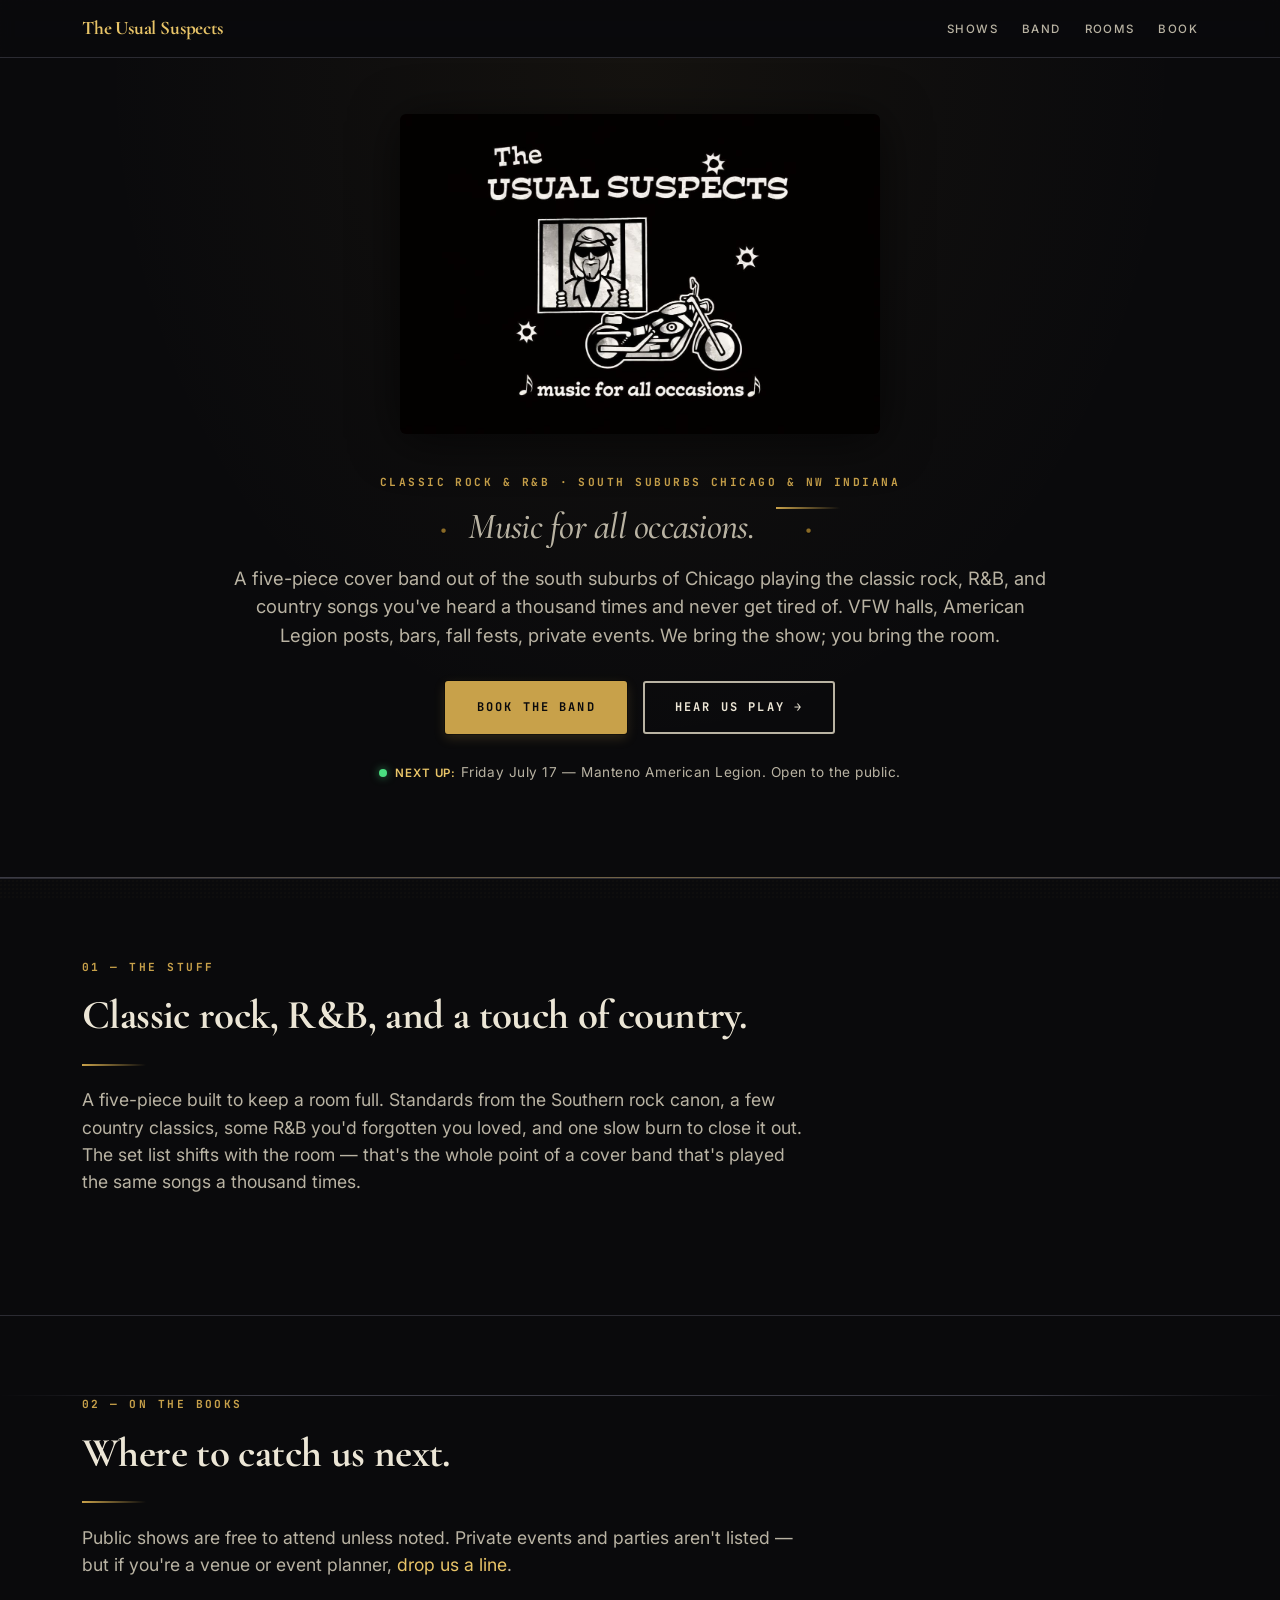
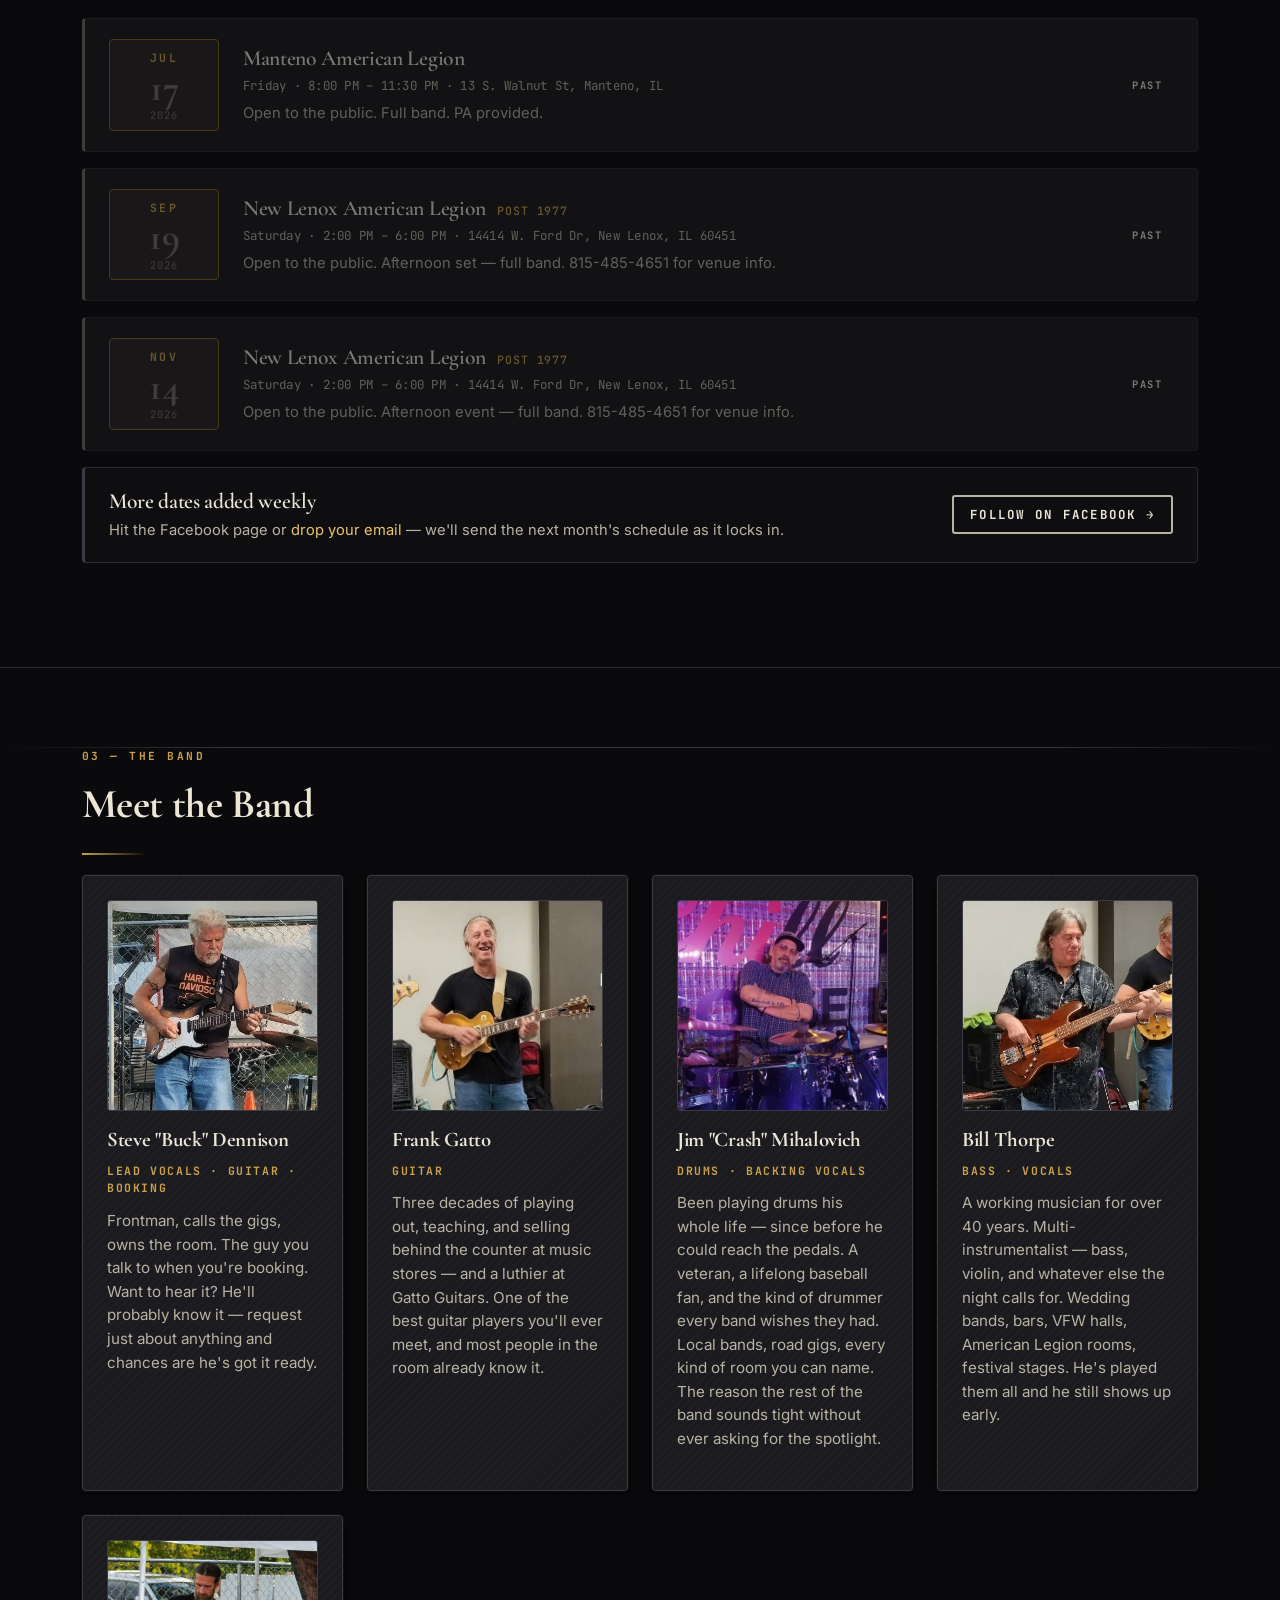
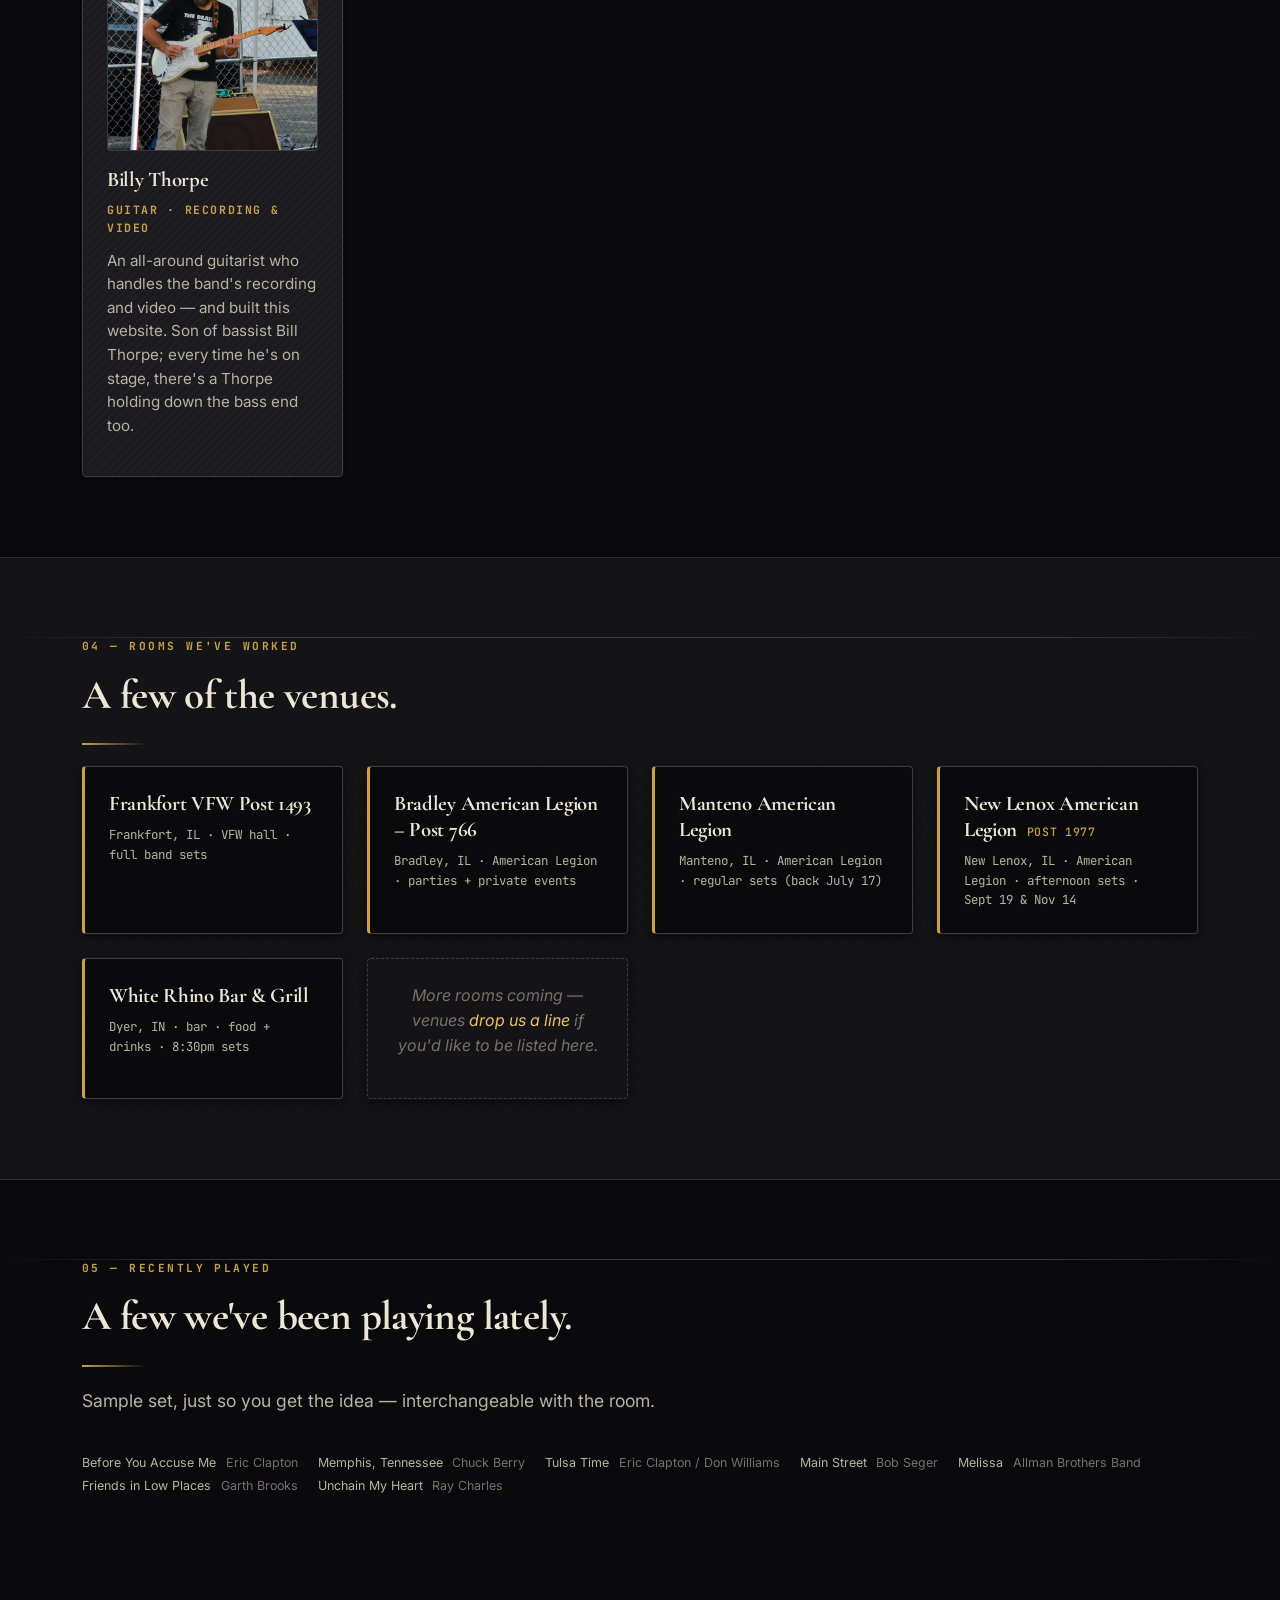
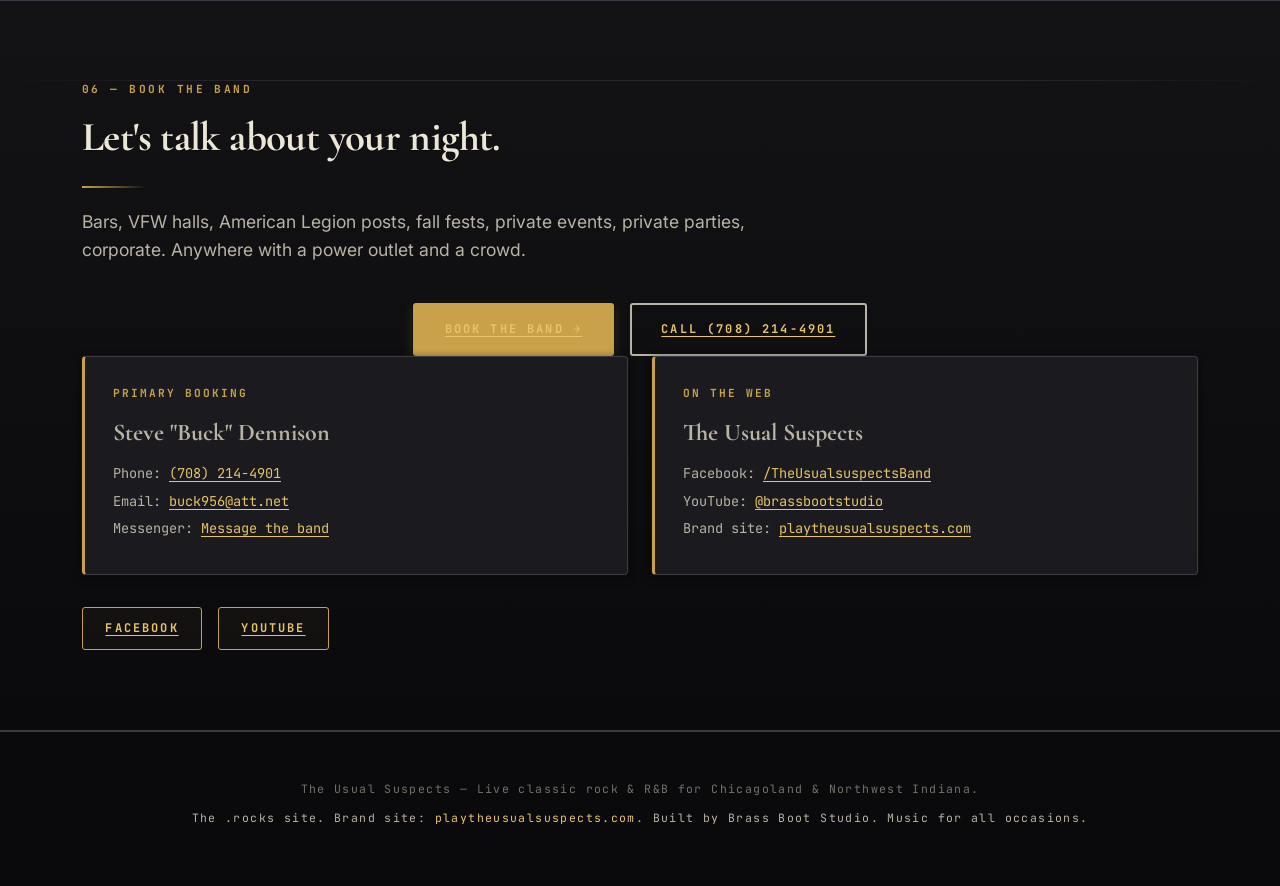
==== commit ff4a38fc: "Bill Sr. bio: 'bass, fiddle' -> 'bass, violin' (mirror .com)" ====
--- a/index.html
+++ b/index.html
@@ -192,7 +192,7 @@
           <img src="photos/bass-photo.jpg" alt="Bill Thorpe playing fretless bass with eyes closed" class="band-photo">
           <h3>Bill Thorpe</h3>
           <p class="band-role">Bass · Vocals</p>
-          <p class="band-blurb">A working musician for over 40 years. Multi-instrumentalist — bass, fiddle, and whatever else the night calls for. Wedding bands, bars, VFW halls, American Legion rooms, festival stages. He's played them all and he still shows up early.</p>
+          <p class="band-blurb">A working musician for over 40 years. Multi-instrumentalist — bass, violin, and whatever else the night calls for. Wedding bands, bars, VFW halls, American Legion rooms, festival stages. He's played them all and he still shows up early.</p>
         </article>
         <article class="band-card">
           <img src="photos/billy-photo.jpg" alt="Billy Thorpe playing white Fender Stratocaster on an outdoor stage, eyes down on his hands mid-riff" class="band-photo">
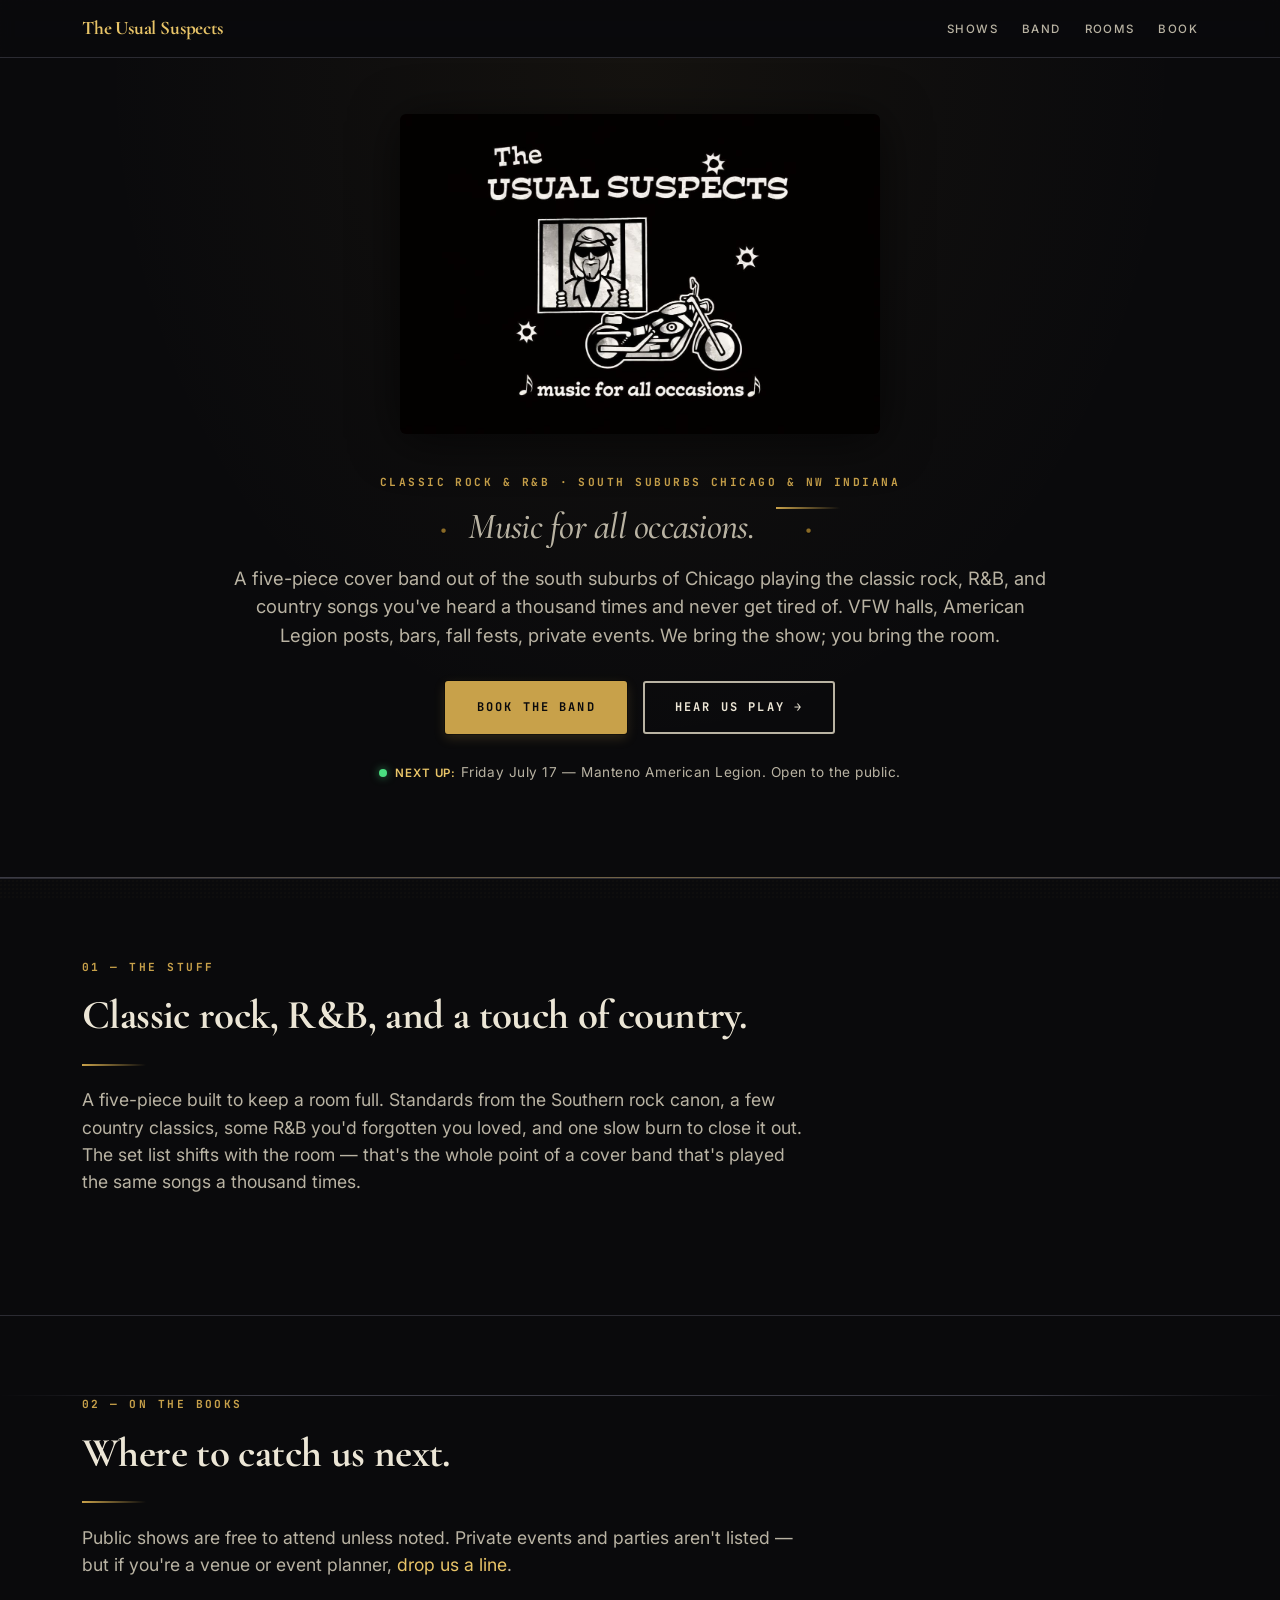
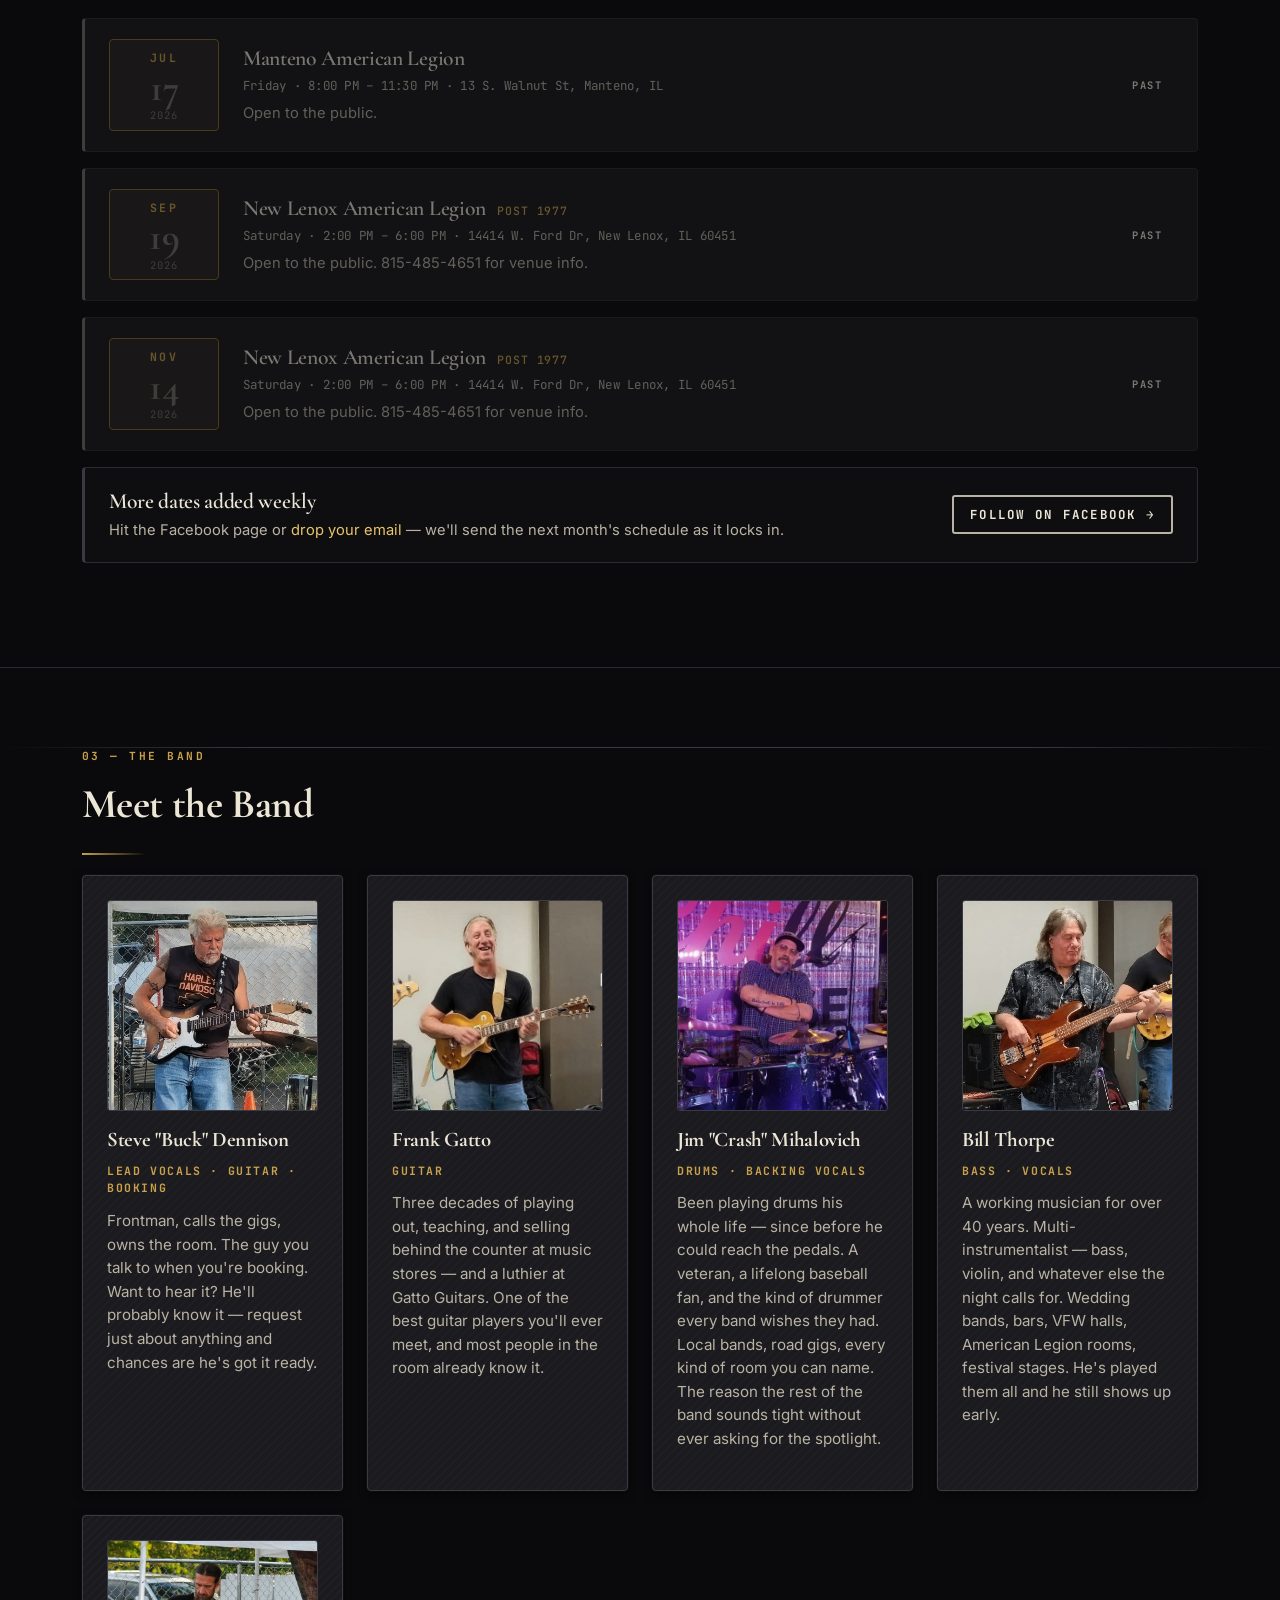
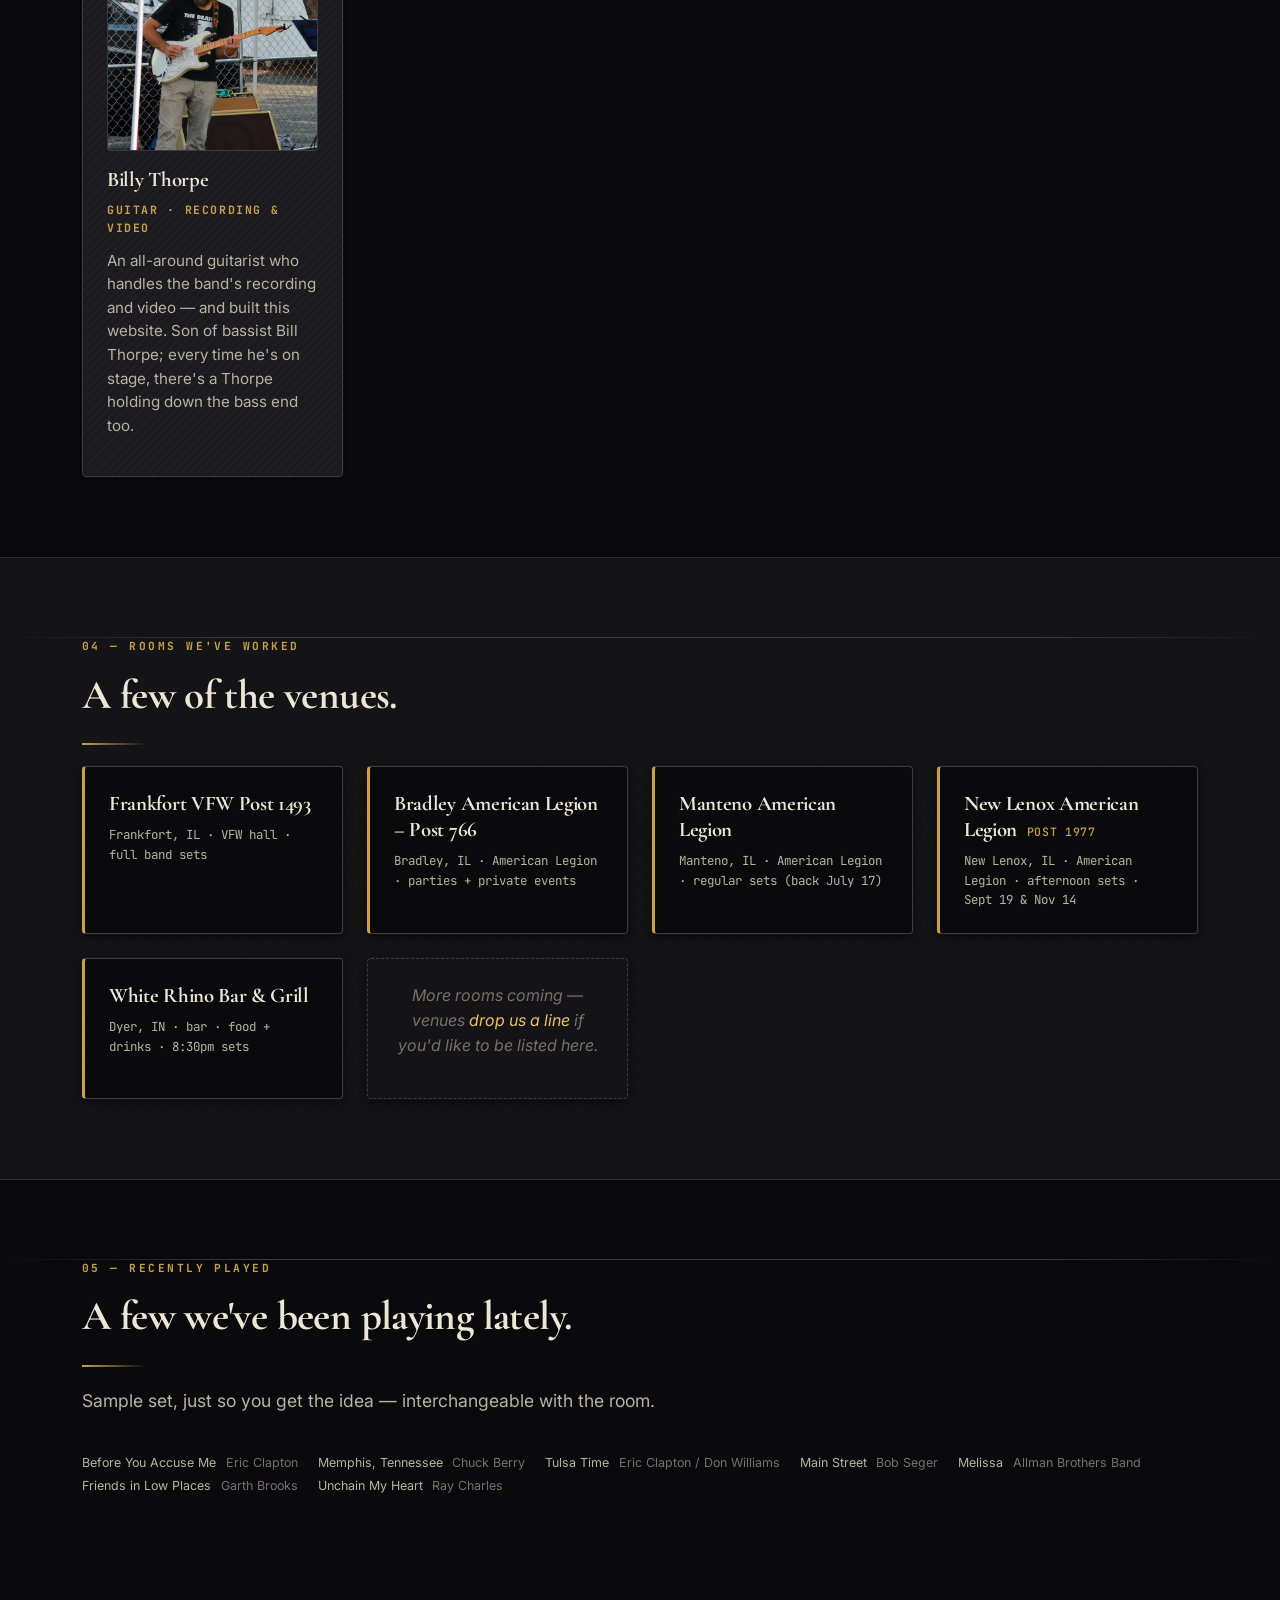
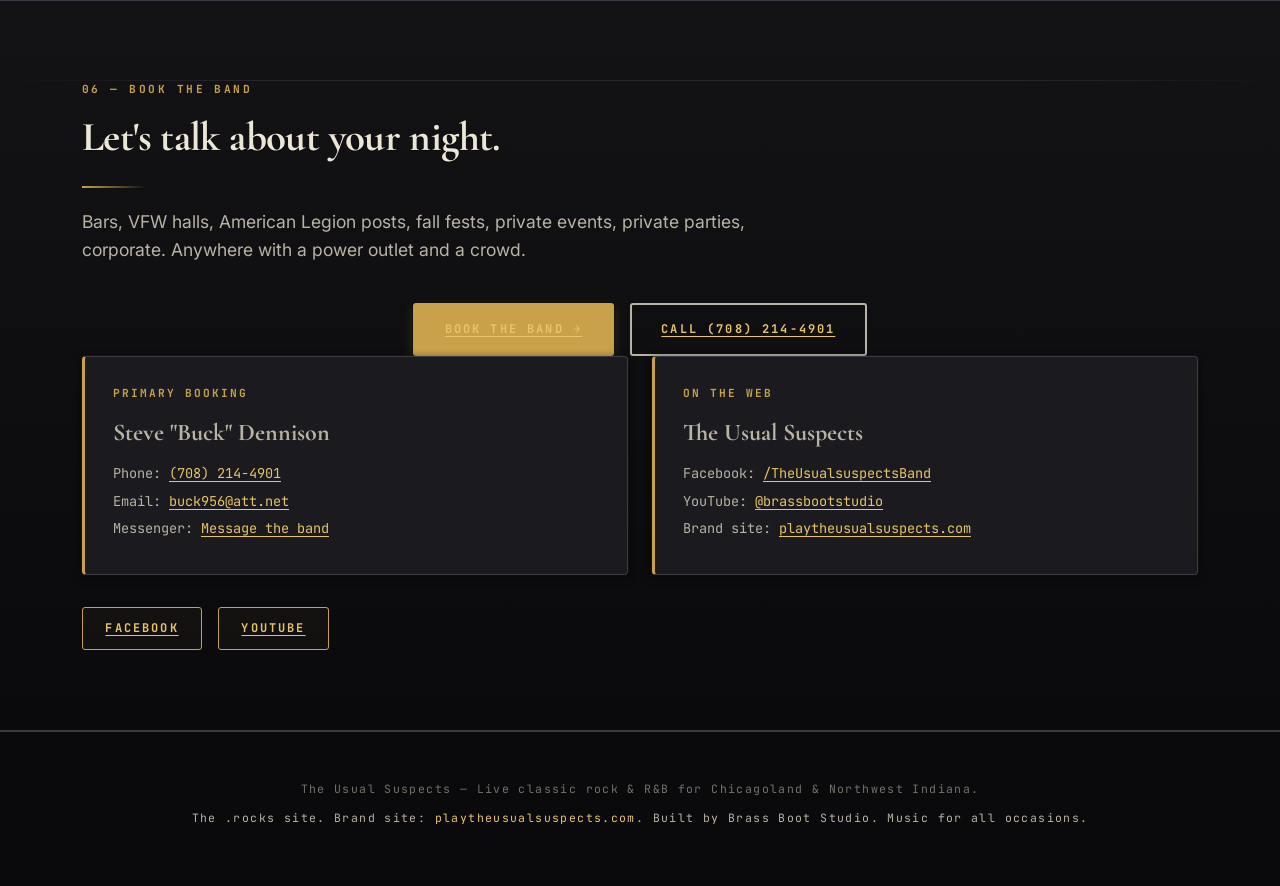
==== commit 3519de34: "Show cards: drop 'Full band. PA provided' clauses (mirror .com) — only note when something is non-de" ====
--- a/index.html
+++ b/index.html
@@ -118,7 +118,7 @@
           <div class="show-info">
             <h3 class="show-venue">Manteno American Legion</h3>
             <p class="show-meta">Friday · 8:00 PM – 11:30 PM · 13 S. Walnut St, Manteno, IL</p>
-            <p class="show-detail">Open to the public. Full band. PA provided.</p>
+            <p class="show-detail">Open to the public.</p>
           </div>
           <div class="show-badge show-badge-open">OPEN</div>
         </article>
@@ -132,7 +132,7 @@
           <div class="show-info">
             <h3 class="show-venue">New Lenox American Legion <span class="show-venue-sub">Post 1977</span></h3>
             <p class="show-meta">Saturday · 2:00 PM – 6:00 PM · 14414 W. Ford Dr, New Lenox, IL 60451</p>
-            <p class="show-detail">Open to the public. Afternoon set — full band. 815-485-4651 for venue info.</p>
+            <p class="show-detail">Open to the public. 815-485-4651 for venue info.</p>
           </div>
           <div class="show-badge show-badge-open">OPEN</div>
         </article>
@@ -146,7 +146,7 @@
           <div class="show-info">
             <h3 class="show-venue">New Lenox American Legion <span class="show-venue-sub">Post 1977</span></h3>
             <p class="show-meta">Saturday · 2:00 PM – 6:00 PM · 14414 W. Ford Dr, New Lenox, IL 60451</p>
-            <p class="show-detail">Open to the public. Afternoon event — full band. 815-485-4651 for venue info.</p>
+            <p class="show-detail">Open to the public. 815-485-4651 for venue info.</p>
           </div>
           <div class="show-badge show-badge-open">OPEN</div>
         </article>
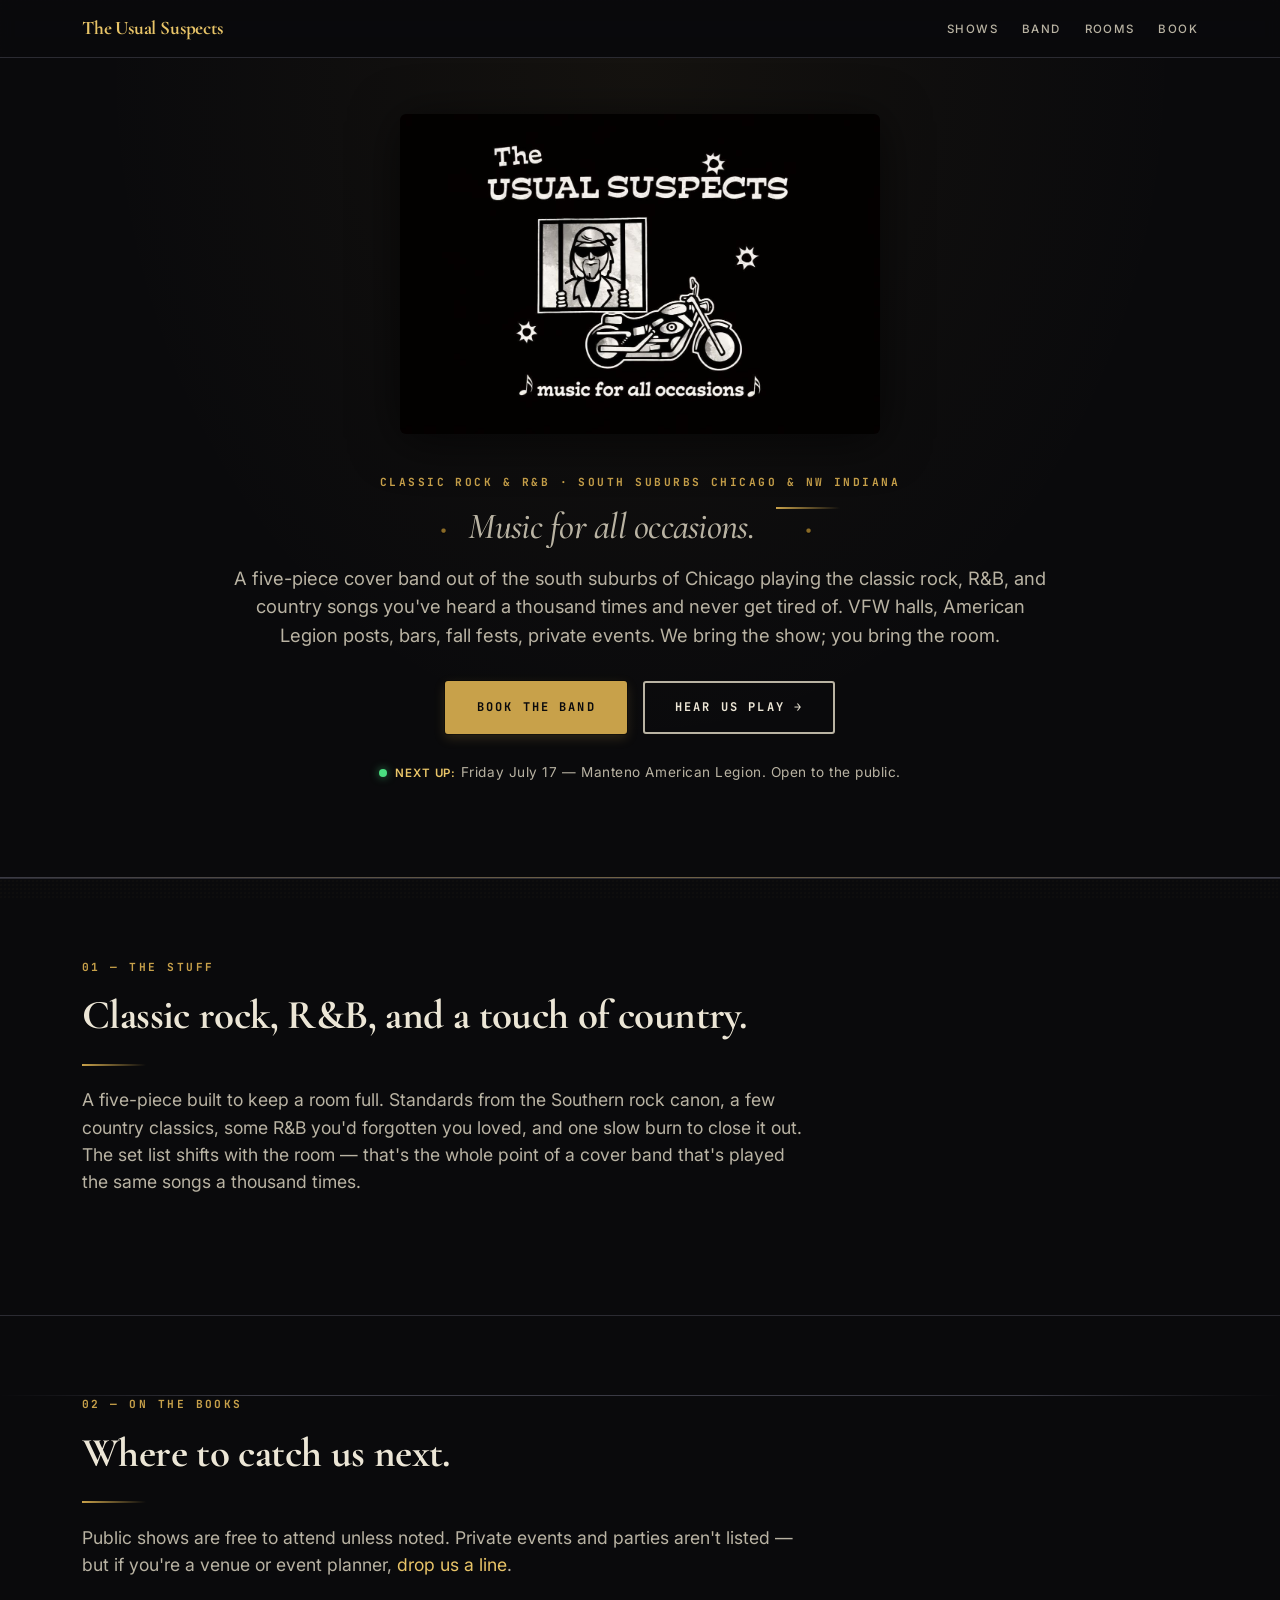
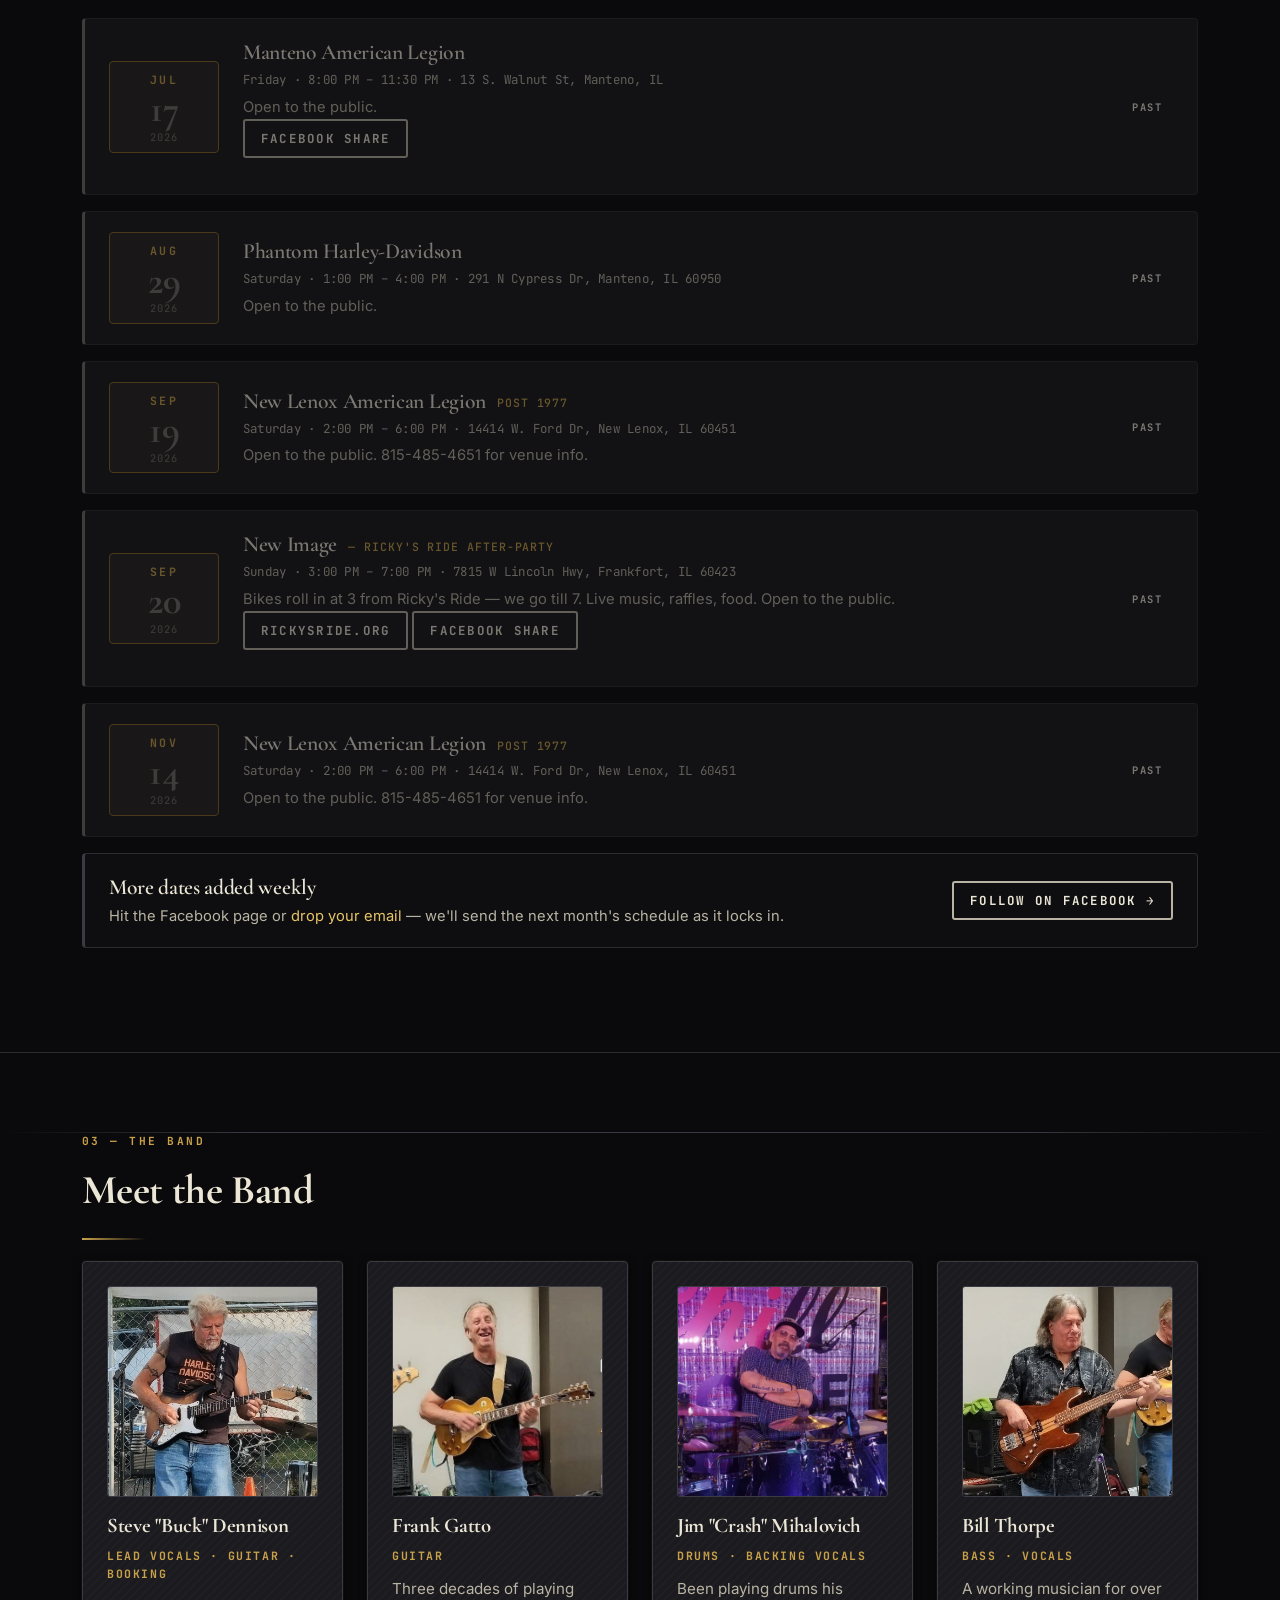
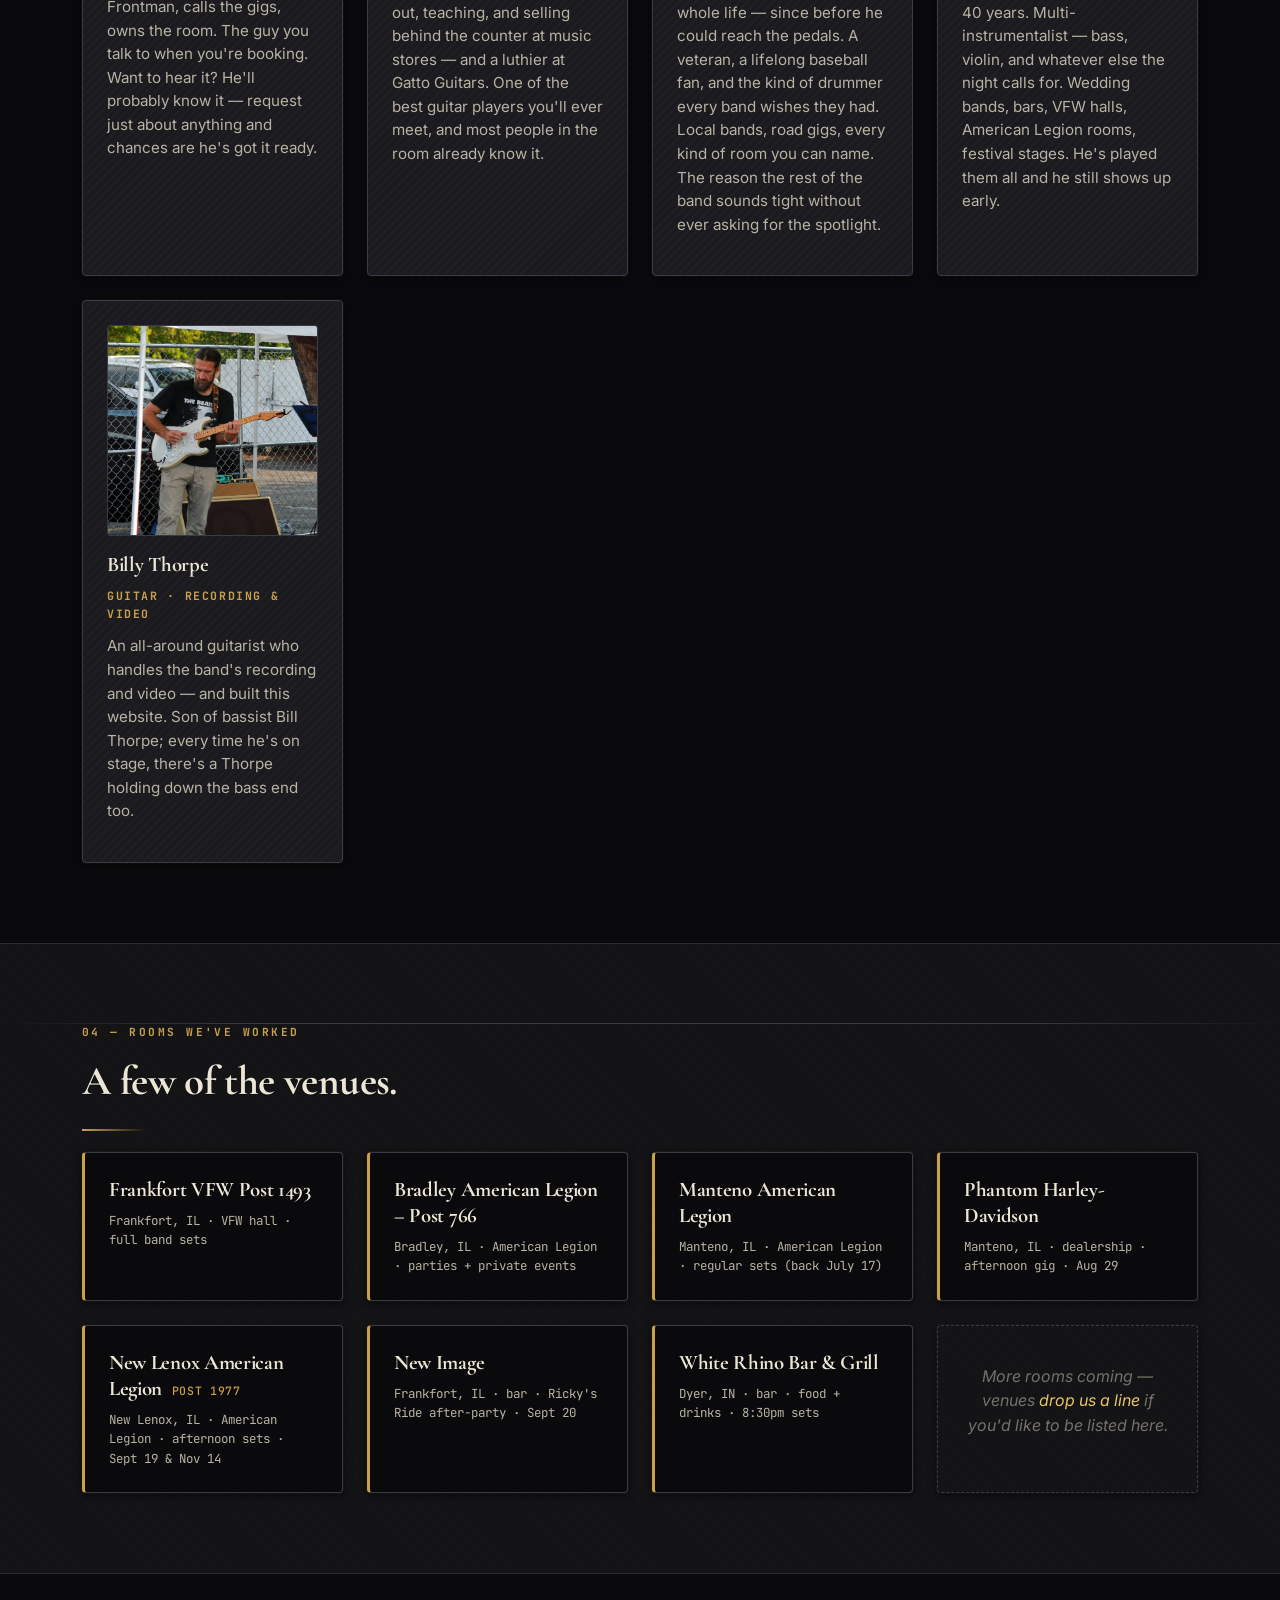
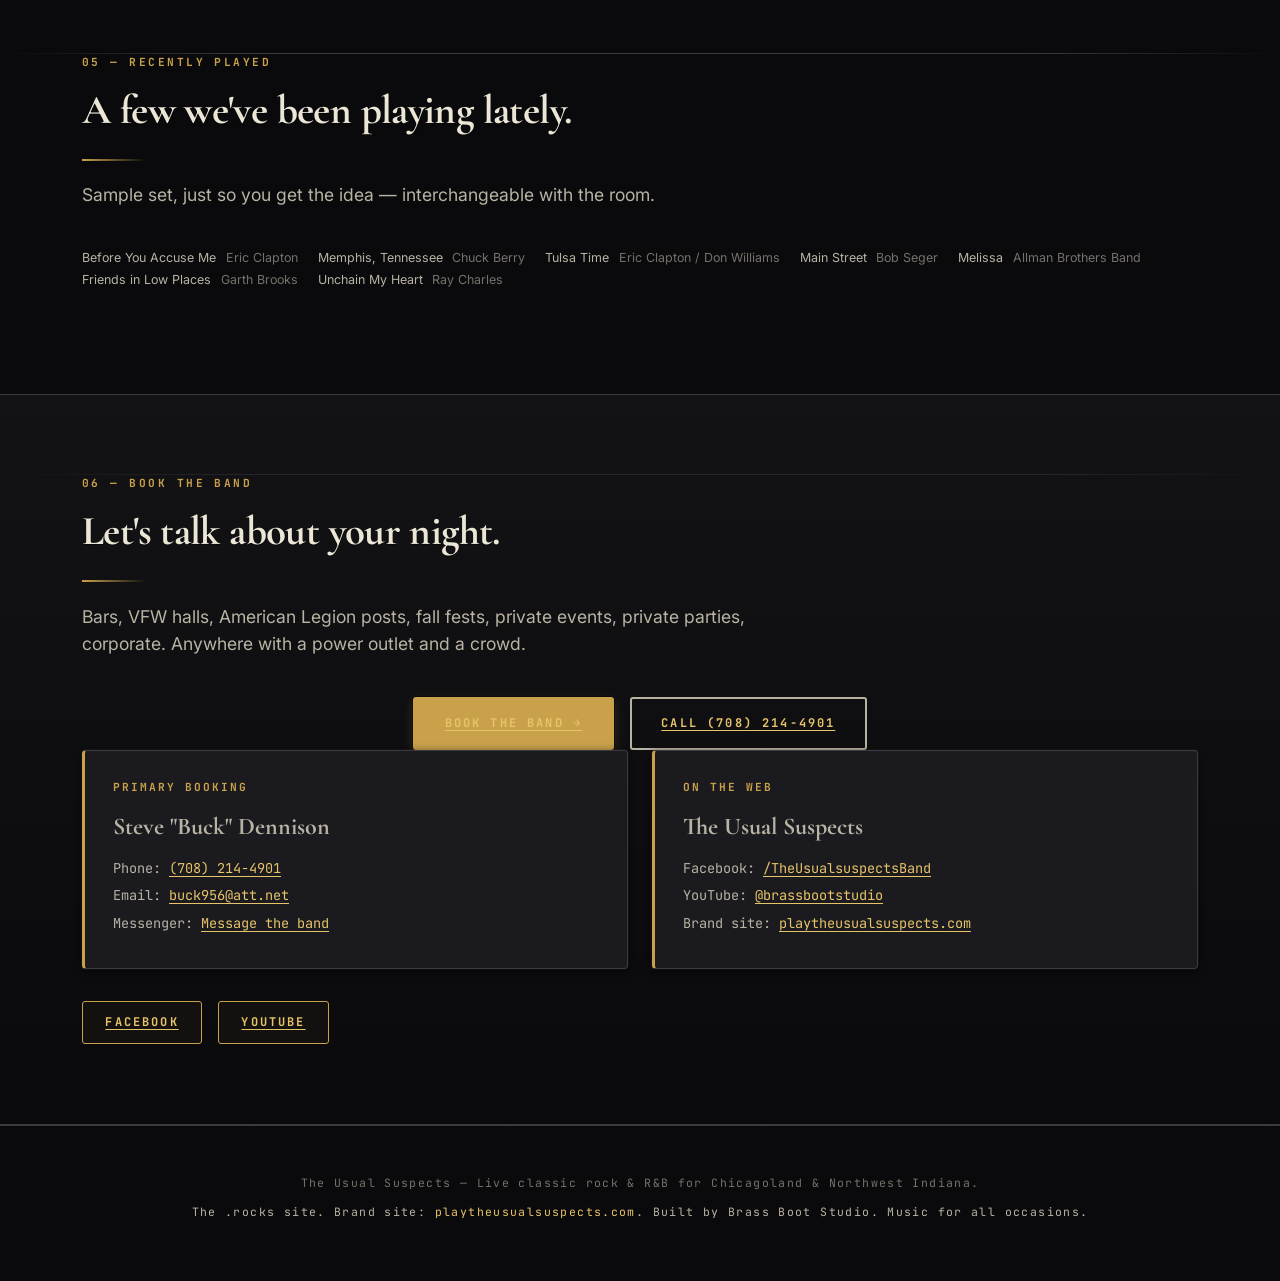
==== commit 2256090b: "Sync mirror of .com: Ricky's Ride Sep 20 card + New Image venue; Manteno FB share; Phantom Harley Au" ====
--- a/index.html
+++ b/index.html
@@ -119,6 +119,24 @@
             <h3 class="show-venue">Manteno American Legion</h3>
             <p class="show-meta">Friday · 8:00 PM – 11:30 PM · 13 S. Walnut St, Manteno, IL</p>
             <p class="show-detail">Open to the public.</p>
+            <p class="show-cta-row">
+              <a href="https://www.facebook.com/share/1E9r4g5Meb/" target="_blank" rel="noopener" class="btn btn-ghost btn-small">Facebook share</a>
+            </p>
+          </div>
+          <div class="show-badge show-badge-open">OPEN</div>
+        </article>
+
+        <!-- cache-bust: phantom-harley-2026-08-29 -->
+        <article class="show-card">
+          <div class="show-date">
+            <span class="show-month">AUG</span>
+            <span class="show-day">29</span>
+            <span class="show-year">2026</span>
+          </div>
+          <div class="show-info">
+            <h3 class="show-venue">Phantom Harley-Davidson</h3>
+            <p class="show-meta">Saturday · 1:00 PM – 4:00 PM · 291 N Cypress Dr, Manteno, IL 60950</p>
+            <p class="show-detail">Open to the public.</p>
           </div>
           <div class="show-badge show-badge-open">OPEN</div>
         </article>
@@ -133,6 +151,25 @@
             <h3 class="show-venue">New Lenox American Legion <span class="show-venue-sub">Post 1977</span></h3>
             <p class="show-meta">Saturday · 2:00 PM – 6:00 PM · 14414 W. Ford Dr, New Lenox, IL 60451</p>
             <p class="show-detail">Open to the public. 815-485-4651 for venue info.</p>
+          </div>
+          <div class="show-badge show-badge-open">OPEN</div>
+        </article>
+
+        <!-- cache-bust: rickys-ride-2026-09-20 -->
+        <article class="show-card">
+          <div class="show-date">
+            <span class="show-month">SEP</span>
+            <span class="show-day">20</span>
+            <span class="show-year">2026</span>
+          </div>
+          <div class="show-info">
+            <h3 class="show-venue">New Image <span class="show-venue-sub">— Ricky's Ride after-party</span></h3>
+            <p class="show-meta">Sunday · 3:00 PM – 7:00 PM · 7815 W Lincoln Hwy, Frankfort, IL 60423</p>
+            <p class="show-detail">Bikes roll in at 3 from Ricky's Ride — we go till 7. Live music, raffles, food. Open to the public.</p>
+            <p class="show-cta-row">
+              <a href="https://rickysride.org/" target="_blank" rel="noopener" class="btn btn-ghost btn-small">rickysride.org</a>
+              <a href="https://www.facebook.com/share/1Hf3btycsP/" target="_blank" rel="noopener" class="btn btn-ghost btn-small">Facebook share</a>
+            </p>
           </div>
           <div class="show-badge show-badge-open">OPEN</div>
         </article>
@@ -224,8 +261,16 @@
           <p>Manteno, IL · American Legion · regular sets (back July 17)</p>
         </div>
         <div class="venue-card">
+          <h3>Phantom Harley-Davidson</h3>
+          <p>Manteno, IL · dealership · afternoon gig · Aug 29</p>
+        </div>
+        <div class="venue-card">
           <h3>New Lenox American Legion <span class="venue-sub">Post 1977</span></h3>
           <p>New Lenox, IL · American Legion · afternoon sets · Sept 19 &amp; Nov 14</p>
+        </div>
+        <div class="venue-card">
+          <h3>New Image</h3>
+          <p>Frankfort, IL · bar · Ricky's Ride after-party · Sept 20</p>
         </div>
         <div class="venue-card">
           <h3>White Rhino Bar &amp; Grill</h3>
@@ -265,14 +310,14 @@
 
       <div class="hero-cta">
         <a href="book.html" class="btn btn-primary">Book the band →</a>
-        <a href="tel:+170849901" class="btn btn-ghost">Call (708) 214-4901</a>
+        <a href="tel:+170****4901" class="btn btn-ghost">Call (708) 214-4901</a>
       </div>
 
       <div class="contact-grid">
         <div class="contact-card">
           <span class="contact-label">PRIMARY BOOKING</span>
           <p class="contact-name">Steve "Buck" Dennison</p>
-          <p class="contact-line">Phone: <a href="tel:+170849901">(708) 214-4901</a></p>
+          <p class="contact-line">Phone: <a href="tel:+170****4901">(708) 214-4901</a></p>
           <p class="contact-line">Email: <a href="mailto:buck956@att.net">buck956@att.net</a></p>
           <p class="contact-line">Messenger: <a href="https://m.me/100029619594462" target="_blank" rel="noopener">Message the band</a></p>
         </div>
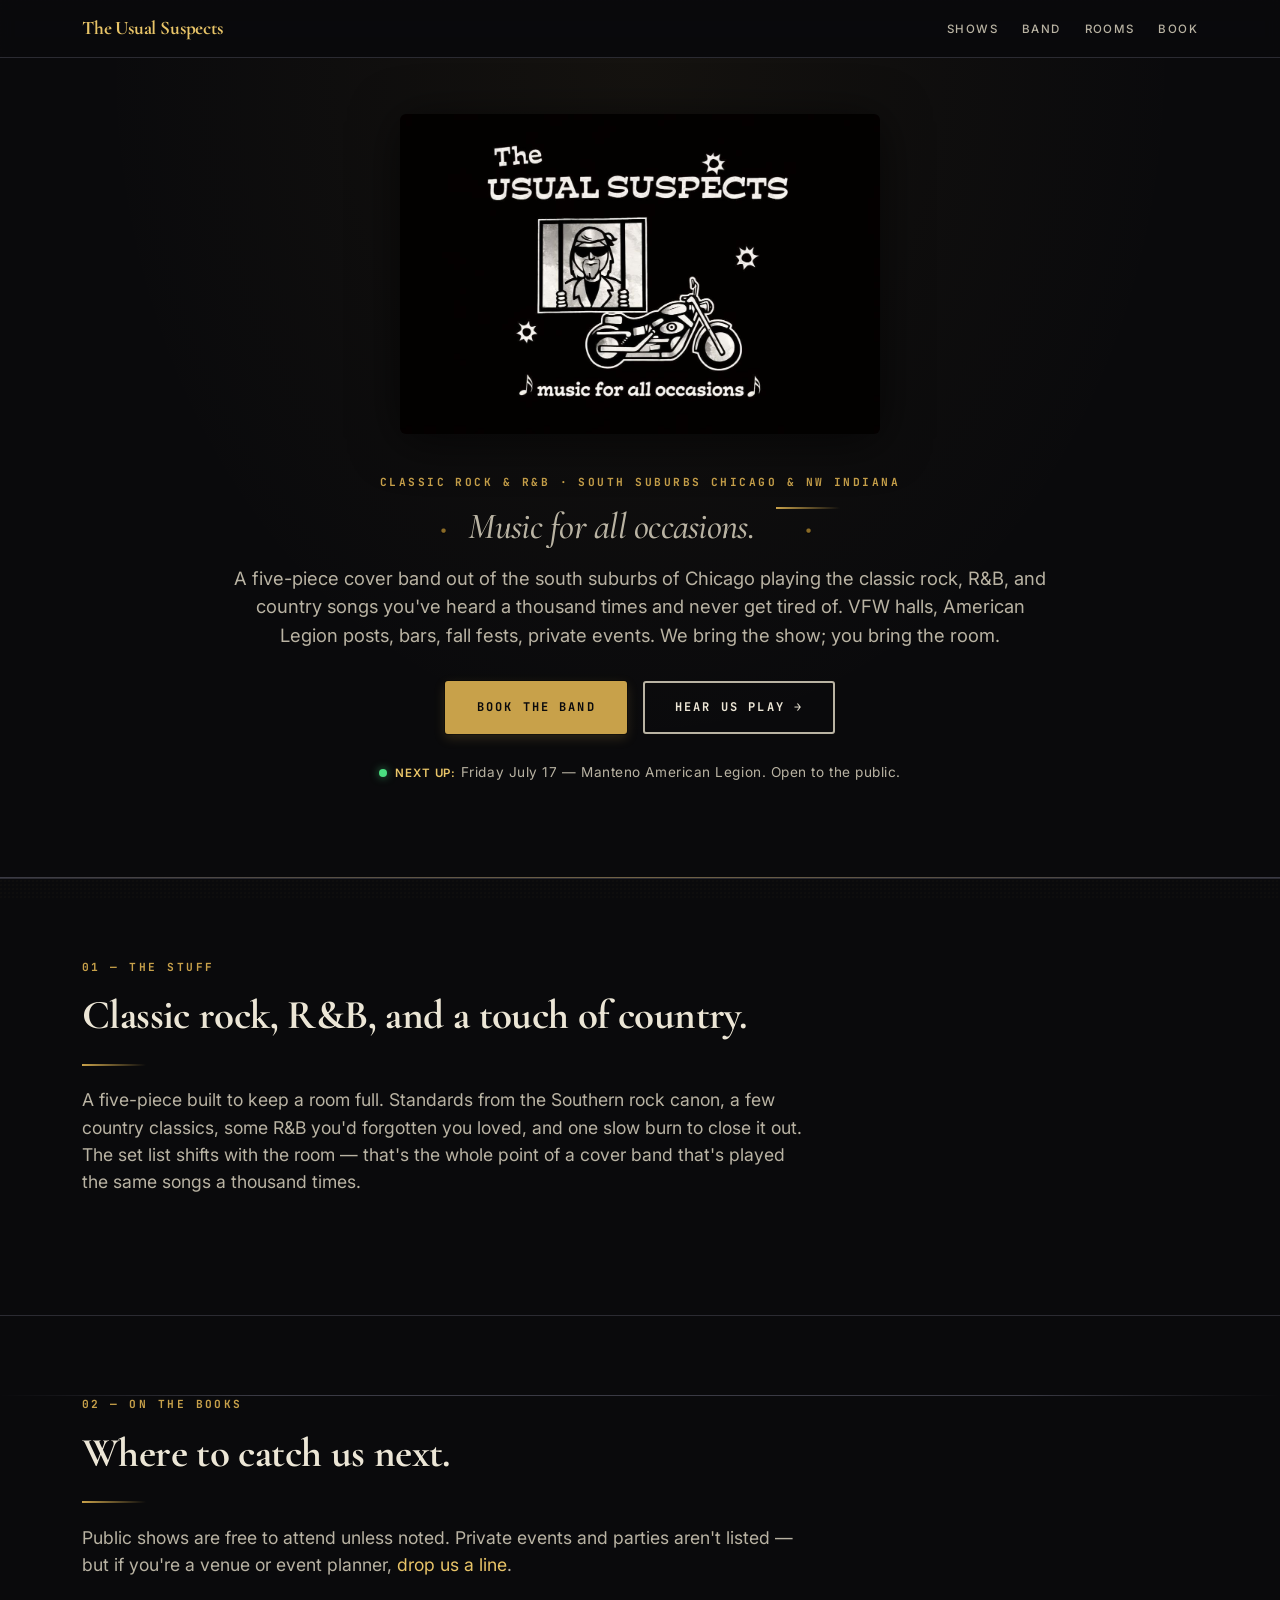
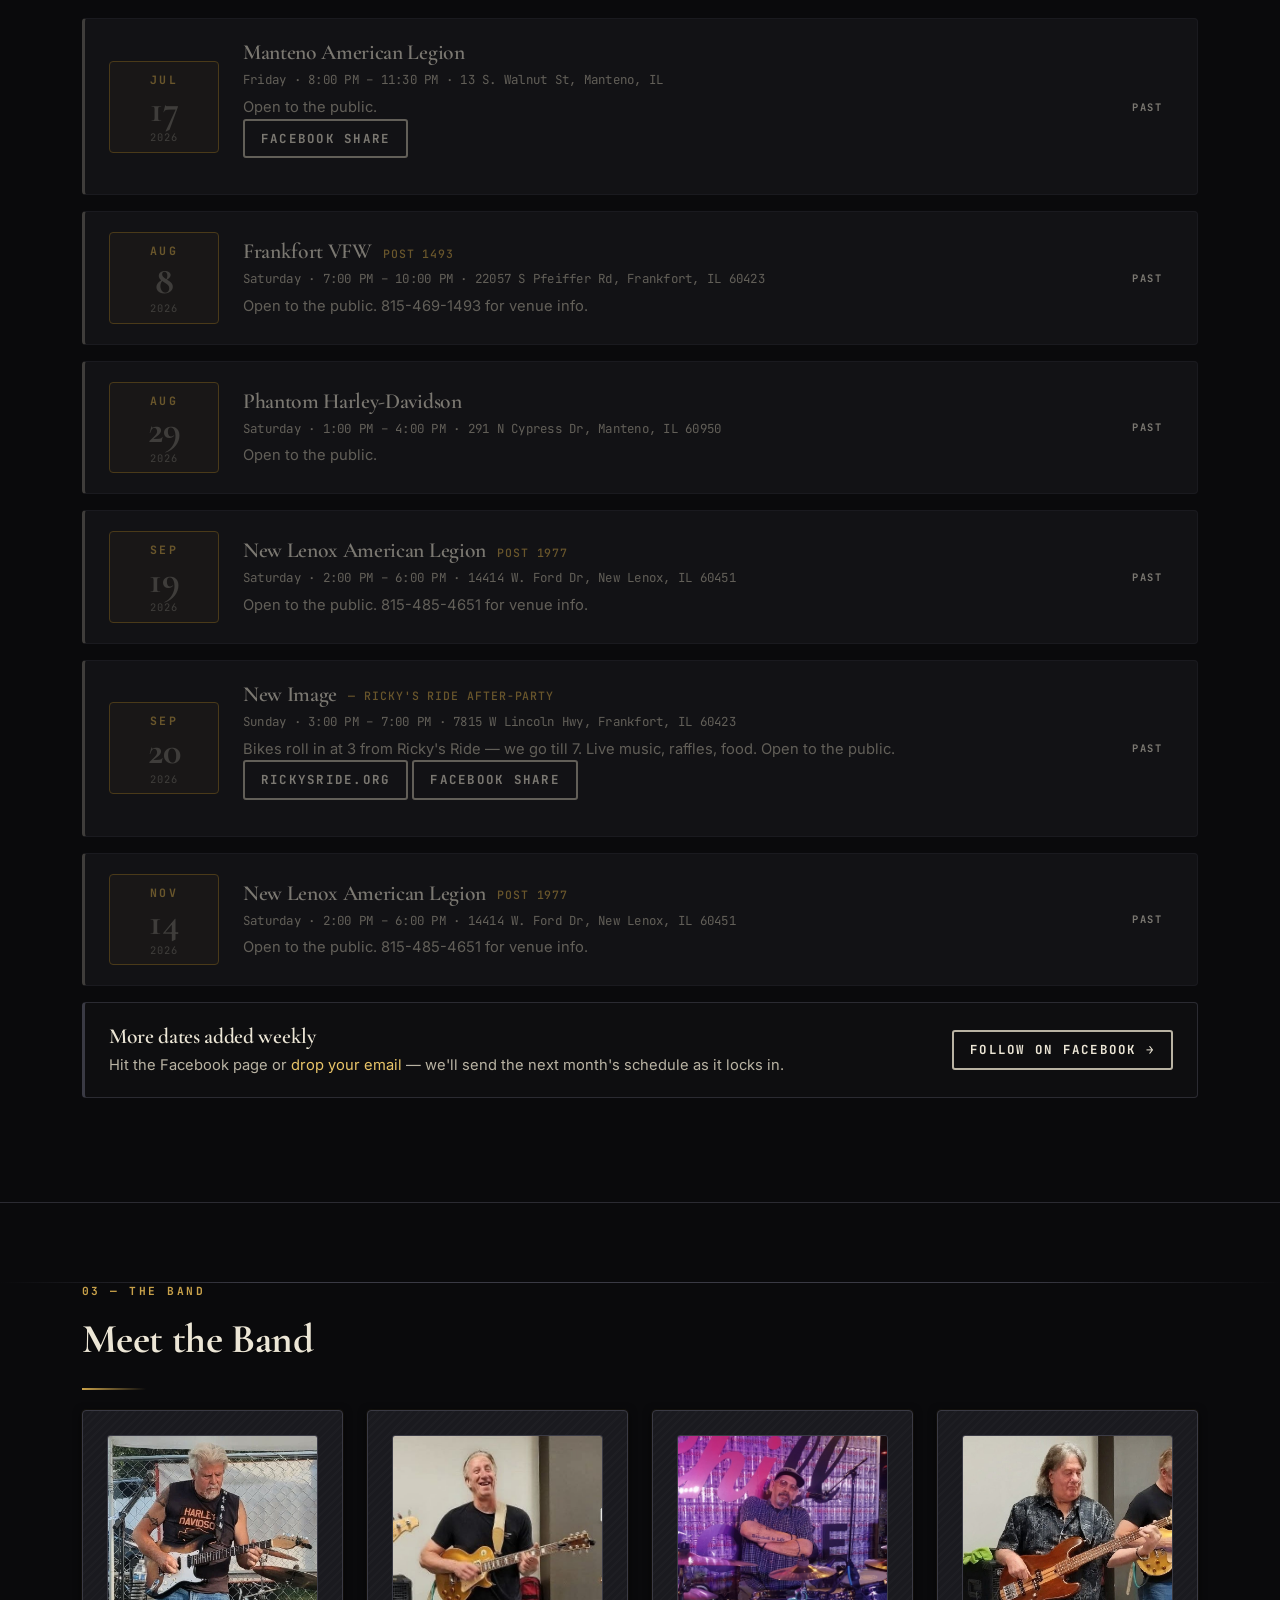
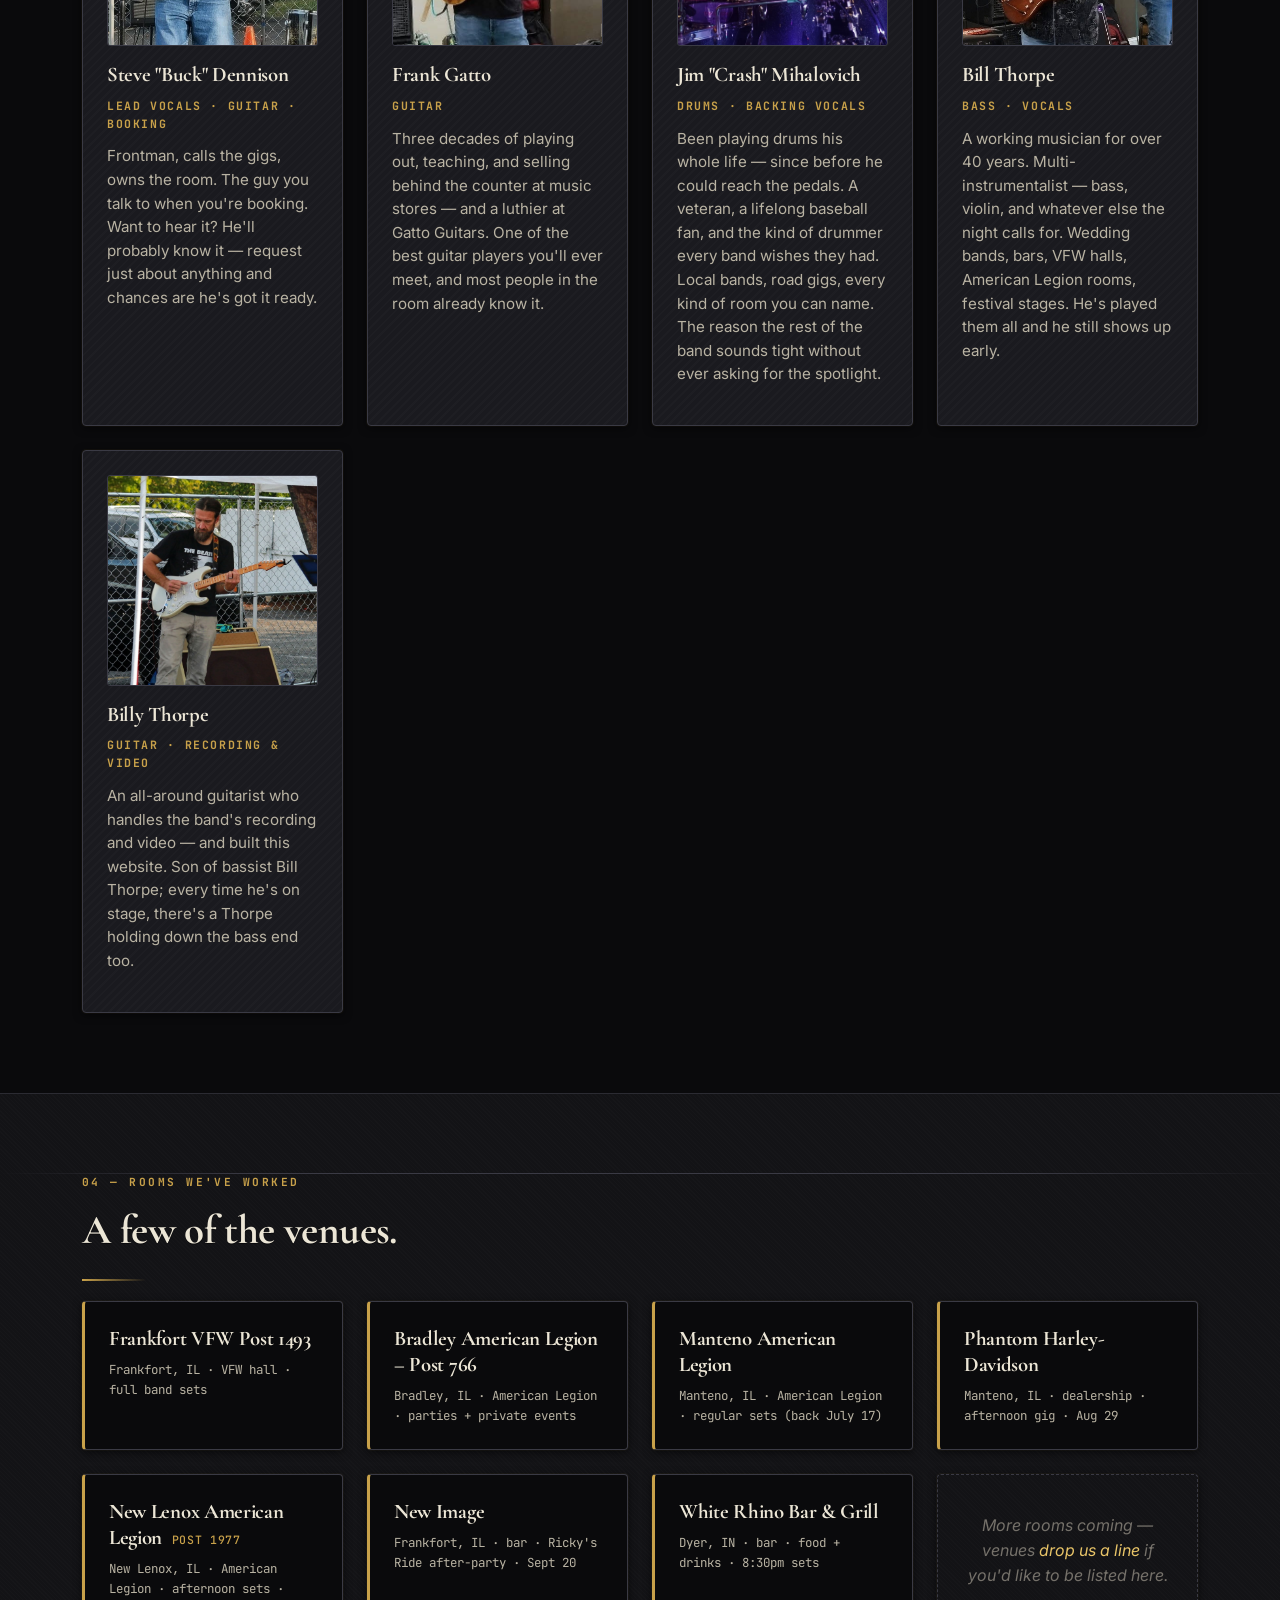
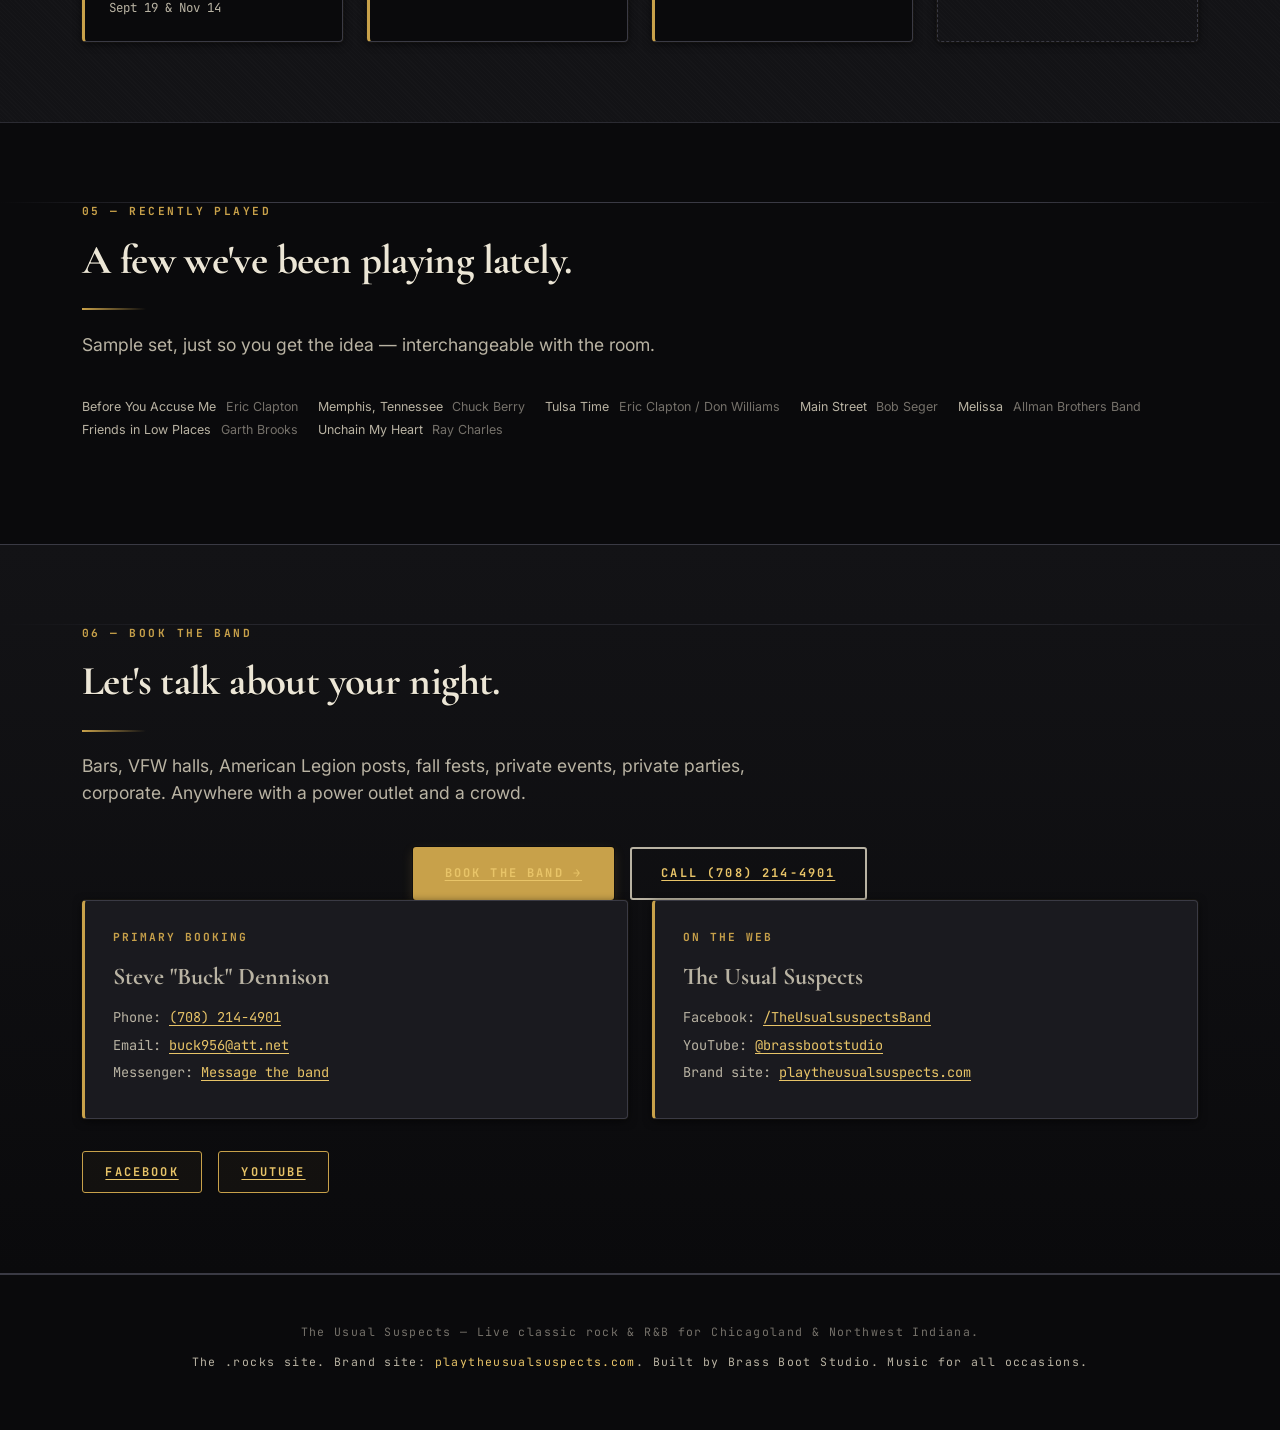
==== commit d53a39ee: "Sync mirror of .com: Frankfort VFW Post 1493 — Aug 8 2026, 7-10pm (Saturday)" ====
--- a/index.html
+++ b/index.html
@@ -126,6 +126,21 @@
           <div class="show-badge show-badge-open">OPEN</div>
         </article>
 
+        <!-- cache-bust: frankfort-vfw-2026-08-08 -->
+        <article class="show-card">
+          <div class="show-date">
+            <span class="show-month">AUG</span>
+            <span class="show-day">8</span>
+            <span class="show-year">2026</span>
+          </div>
+          <div class="show-info">
+            <h3 class="show-venue">Frankfort VFW <span class="show-venue-sub">Post 1493</span></h3>
+            <p class="show-meta">Saturday · 7:00 PM – 10:00 PM · 22057 S Pfeiffer Rd, Frankfort, IL 60423</p>
+            <p class="show-detail">Open to the public. 815-469-1493 for venue info.</p>
+          </div>
+          <div class="show-badge show-badge-open">OPEN</div>
+        </article>
+
         <!-- cache-bust: phantom-harley-2026-08-29 -->
         <article class="show-card">
           <div class="show-date">
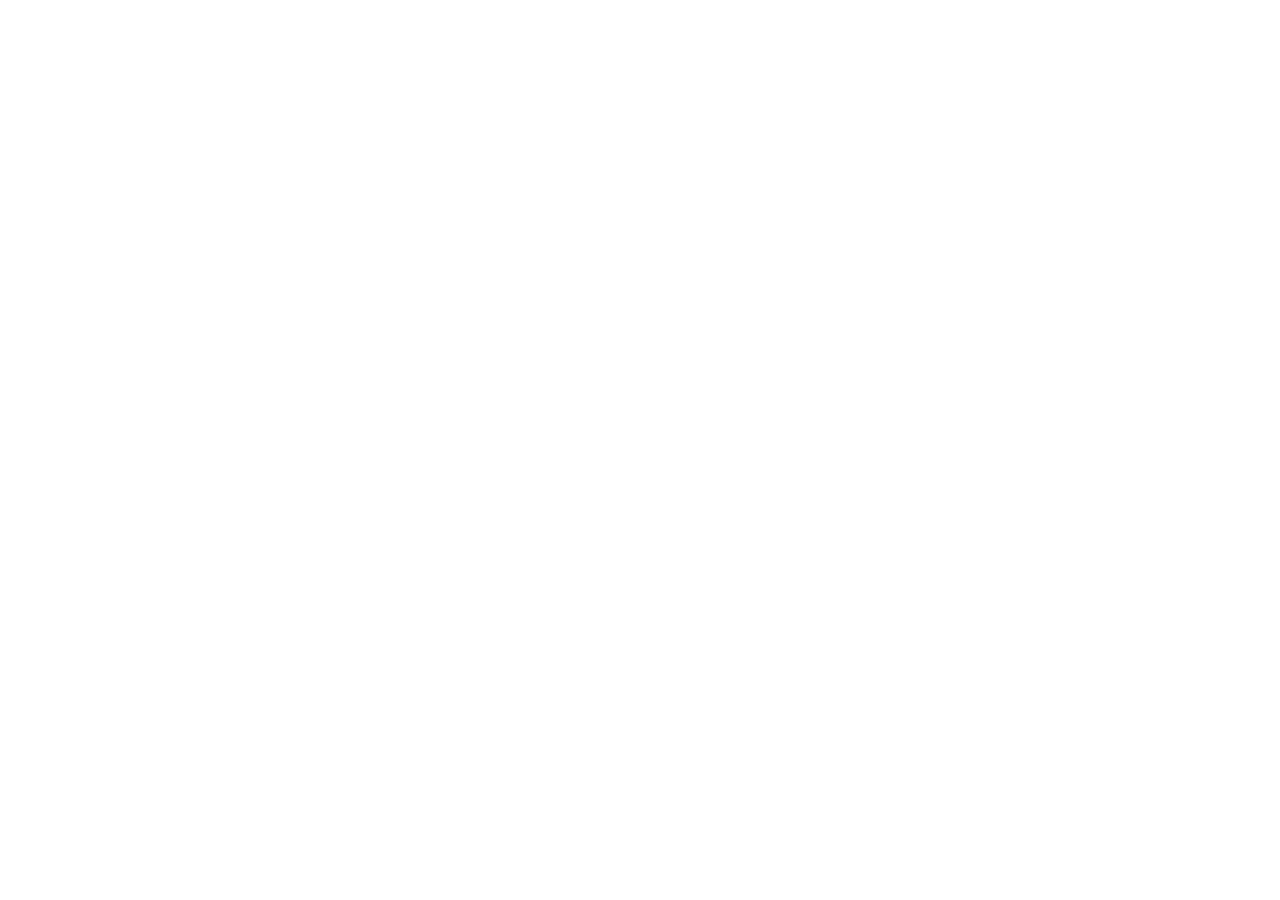
==== commit b378a41a: "Use HTML entity for redirect page title punctuation" ====
--- a/index.html
+++ b/index.html
@@ -1,368 +1,2 @@
-<!DOCTYPE html>
-<html lang="en">
-<head>
-<meta charset="UTF-8">
-<meta name="viewport" content="width=device-width, initial-scale=1.0">
-<title>The Usual Suspects — Live classic rock &amp; R&amp;B band · south suburbs Chicago &amp; NW Indiana</title>
-<meta name="description" content="The Usual Suspects are a live classic rock, R&amp;B, and country cover band playing bars, VFW halls, American Legion posts, and private events across the south suburbs of Chicago and Northwest Indiana.">
-<meta name="keywords" content="live band south suburbs Chicago, cover band Chicagoland, classic rock band Illinois, VFW band, Legion band, bar band south suburbs, The Usual Suspects band">
-<meta property="og:title" content="The Usual Suspects — Live classic rock &amp; R&amp;B band · south suburbs Chicago &amp; NW Indiana">
-<meta property="og:description" content="A live classic rock, R&amp;B, and country cover band. Bars, VFWs, American Legion posts. Music for all occasions.">
-<meta property="og:type" content="website">
-<meta name="twitter:card" content="summary_large_image">
-<link rel="canonical" href="https://theusualsuspects.rocks/">
-
-<!-- Schema.org structured data: MusicGroup. Only real facts. -->
-<script type="application/ld+json">
-{
-  "@context": "https://schema.org",
-  "@type": "MusicGroup",
-  "@id": "https://theusualsuspects.rocks/#band",
-  "name": "The Usual Suspects",
-  "alternateName": "Usual Suspects Band",
-  "description": "A live classic rock, R&B, and country cover band playing bars, VFW halls, American Legion posts, private events, and fall festivals across the south suburbs of Chicago and Northwest Indiana.",
-  "url": "https://theusualsuspects.rocks/",
-  "image": "https://theusualsuspects.rocks/logo.jpg",
-  "genre": ["Classic Rock", "R&B", "Country", "Southern Rock"],
-  "member": [
-    {"@type": "Person", "name": "Steve \"Buck\" Dennison", "roleName": "Lead vocals, Guitar, Booking"},
-    {"@type": "Person", "name": "Frank Gatto", "roleName": "Guitar"},
-    {"@type": "Person", "name": "Jim \"Crash\" Mihalovich", "roleName": "Drums, Backing vocals"},
-    {"@type": "Person", "name": "Bill Thorpe", "roleName": "Bass, Vocals"},
-    {"@type": "Person", "name": "Billy Thorpe", "roleName": "Guitar, Recording, Video"}
-  ],
-  "areaServed": [
-    {"@type": "AdministrativeArea", "name": "Chicago South Suburbs, IL"},
-    {"@type": "AdministrativeArea", "name": "Northwest Indiana"}
-  ],
-  "contactPoint": {
-    "@type": "ContactPoint",
-    "telephone": "+1-708-214-4901",
-    "email": "buck956@att.net",
-    "contactType": "booking"
-  }
-}
-</script>
-
-<link rel="preconnect" href="https://fonts.googleapis.com">
-<link rel="preconnect" href="https://fonts.gstatic.com" crossorigin>
-<link href="https://fonts.googleapis.com/css2?family=Cormorant+Garamond:wght@400;500;600;700&family=Inter:wght@400;500;600;700&family=JetBrains+Mono:wght@400;500;700&display=swap" rel="stylesheet">
-<link rel="stylesheet" href="site.css">
-</head>
-<body>
-
-<!-- ─── STICKY NAV ─────────────────────────────────────────── -->
-<nav class="site-nav" aria-label="Primary">
-  <div class="container site-nav-inner">
-    <a href="#top" class="site-nav-brand">The Usual Suspects</a>
-    <button class="site-nav-toggle" aria-expanded="false" aria-controls="site-nav-list">Menu</button>
-    <ul class="site-nav-list" id="site-nav-list">
-      <li><a href="#shows">Shows</a></li>
-      <li><a href="#band">Band</a></li>
-      <li><a href="#venues">Rooms</a></li>
-      <li><a href="book.html">Book</a></li>
-    </ul>
-  </div>
-</nav>
-
-<header class="hero" id="top">
-  <div class="container">
-    <div class="logo-wrap">
-      <img src="logo.jpg" alt="The Usual Suspects — music for all occasions" class="logo-img">
-      <div class="logo-fallback" aria-hidden="true">
-        <div class="logo-mark">K</div>
-        <h1 class="logo-text">The Usual Suspects</h1>
-        <p class="logo-tag">music for all occasions</p>
-      </div>
-    </div>
-
-    <div class="hero-pitch">
-      <p class="eyebrow">CLASSIC ROCK &amp; R&amp;B · SOUTH SUBURBS CHICAGO &amp; NW INDIANA</p>
-      <h2 class="hero-h">Music for all occasions.</h2>
-      <p class="hero-sub">A five-piece cover band out of the south suburbs of Chicago playing the classic rock, R&amp;B, and country songs you've heard a thousand times and never get tired of. VFW halls, American Legion posts, bars, fall fests, private events. We bring the show; you bring the room.</p>
-      <div class="hero-cta">
-        <a href="book.html" class="btn btn-primary">Book the band</a>
-        <a href="https://www.youtube.com/watch?v=DEuKudX_Gk4" target="_blank" rel="noopener" class="btn btn-ghost">Hear us play →</a>
-      </div>
-      <p class="hero-upcoming"><span class="upcoming-dot" aria-hidden="true"></span><strong>Next up:</strong> Friday July 17 — Manteno American Legion. Open to the public.</p>
-    </div>
-  </div>
-</header>
-
-<main>
-
-  <!-- ─── WHAT WE PLAY ────────────────────────────────────────── -->
-  <section class="section" id="what">
-    <div class="container">
-      <span class="eyebrow">01 — THE STUFF</span>
-      <h2>Classic rock, R&amp;B, and a touch of country.</h2>
-      <p class="section-lede">A five-piece built to keep a room full. Standards from the Southern rock canon, a few country classics, some R&amp;B you'd forgotten you loved, and one slow burn to close it out. The set list shifts with the room — that's the whole point of a cover band that's played the same songs a thousand times.</p>
-    </div>
-  </section>
-
-  <!-- ─── UPCOMING SHOWS (mirror of .com's "On the Books") ───────── -->
-  <section class="section" id="shows">
-    <div class="container">
-      <span class="eyebrow">02 — ON THE BOOKS</span>
-      <h2>Where to catch us next.</h2>
-      <p class="section-lede">Public shows are free to attend unless noted. Private events and parties aren't listed — but if you're a venue or event planner, <a href="book.html">drop us a line</a>.</p>
-
-      <div class="shows-grid">
-
-        <article class="show-card">
-          <div class="show-date">
-            <span class="show-month">JUL</span>
-            <span class="show-day">17</span>
-            <span class="show-year">2026</span>
-          </div>
-          <div class="show-info">
-            <h3 class="show-venue">Manteno American Legion</h3>
-            <p class="show-meta">Friday · 8:00 PM – 11:30 PM · 13 S. Walnut St, Manteno, IL</p>
-            <p class="show-detail">Open to the public.</p>
-            <p class="show-cta-row">
-              <a href="https://www.facebook.com/share/1E9r4g5Meb/" target="_blank" rel="noopener" class="btn btn-ghost btn-small">Facebook share</a>
-            </p>
-          </div>
-          <div class="show-badge show-badge-open">OPEN</div>
-        </article>
-
-        <!-- cache-bust: frankfort-vfw-2026-08-08 -->
-        <article class="show-card">
-          <div class="show-date">
-            <span class="show-month">AUG</span>
-            <span class="show-day">8</span>
-            <span class="show-year">2026</span>
-          </div>
-          <div class="show-info">
-            <h3 class="show-venue">Frankfort VFW <span class="show-venue-sub">Post 1493</span></h3>
-            <p class="show-meta">Saturday · 7:00 PM – 10:00 PM · 22057 S Pfeiffer Rd, Frankfort, IL 60423</p>
-            <p class="show-detail">Open to the public. 815-469-1493 for venue info.</p>
-          </div>
-          <div class="show-badge show-badge-open">OPEN</div>
-        </article>
-
-        <!-- cache-bust: phantom-harley-2026-08-29 -->
-        <article class="show-card">
-          <div class="show-date">
-            <span class="show-month">AUG</span>
-            <span class="show-day">29</span>
-            <span class="show-year">2026</span>
-          </div>
-          <div class="show-info">
-            <h3 class="show-venue">Phantom Harley-Davidson</h3>
-            <p class="show-meta">Saturday · 1:00 PM – 4:00 PM · 291 N Cypress Dr, Manteno, IL 60950</p>
-            <p class="show-detail">Open to the public.</p>
-          </div>
-          <div class="show-badge show-badge-open">OPEN</div>
-        </article>
-
-        <article class="show-card">
-          <div class="show-date">
-            <span class="show-month">SEP</span>
-            <span class="show-day">19</span>
-            <span class="show-year">2026</span>
-          </div>
-          <div class="show-info">
-            <h3 class="show-venue">New Lenox American Legion <span class="show-venue-sub">Post 1977</span></h3>
-            <p class="show-meta">Saturday · 2:00 PM – 6:00 PM · 14414 W. Ford Dr, New Lenox, IL 60451</p>
-            <p class="show-detail">Open to the public. 815-485-4651 for venue info.</p>
-          </div>
-          <div class="show-badge show-badge-open">OPEN</div>
-        </article>
-
-        <!-- cache-bust: rickys-ride-2026-09-20 -->
-        <article class="show-card">
-          <div class="show-date">
-            <span class="show-month">SEP</span>
-            <span class="show-day">20</span>
-            <span class="show-year">2026</span>
-          </div>
-          <div class="show-info">
-            <h3 class="show-venue">New Image <span class="show-venue-sub">— Ricky's Ride after-party</span></h3>
-            <p class="show-meta">Sunday · 3:00 PM – 7:00 PM · 7815 W Lincoln Hwy, Frankfort, IL 60423</p>
-            <p class="show-detail">Bikes roll in at 3 from Ricky's Ride — we go till 7. Live music, raffles, food. Open to the public.</p>
-            <p class="show-cta-row">
-              <a href="https://rickysride.org/" target="_blank" rel="noopener" class="btn btn-ghost btn-small">rickysride.org</a>
-              <a href="https://www.facebook.com/share/1Hf3btycsP/" target="_blank" rel="noopener" class="btn btn-ghost btn-small">Facebook share</a>
-            </p>
-          </div>
-          <div class="show-badge show-badge-open">OPEN</div>
-        </article>
-
-        <article class="show-card">
-          <div class="show-date">
-            <span class="show-month">NOV</span>
-            <span class="show-day">14</span>
-            <span class="show-year">2026</span>
-          </div>
-          <div class="show-info">
-            <h3 class="show-venue">New Lenox American Legion <span class="show-venue-sub">Post 1977</span></h3>
-            <p class="show-meta">Saturday · 2:00 PM – 6:00 PM · 14414 W. Ford Dr, New Lenox, IL 60451</p>
-            <p class="show-detail">Open to the public. 815-485-4651 for venue info.</p>
-          </div>
-          <div class="show-badge show-badge-open">OPEN</div>
-        </article>
-
-        <article class="show-card show-card-placeholder">
-          <div class="show-info">
-            <h3 class="show-venue">More dates added weekly</h3>
-            <p class="show-detail">Hit the Facebook page or <a href="book.html">drop your email</a> — we'll send the next month's schedule as it locks in.</p>
-          </div>
-          <a class="btn btn-ghost btn-small" href="https://www.facebook.com/profile.php?id=100029619594462" target="_blank" rel="noopener">Follow on Facebook →</a>
-        </article>
-
-      </div>
-    </div>
-  </section>
-
-  <!-- ─── THE BAND (verbatim bios from .com) ────────────────────── -->
-  <section class="section" id="band">
-    <div class="container">
-      <span class="eyebrow">03 — THE BAND</span>
-      <h2>Meet the Band</h2>
-
-      <div class="band-grid">
-        <article class="band-card">
-          <img src="photos/buck-photo.jpg" alt="Steve &quot;Buck&quot; Dennison in a Harley-Davidson shirt playing sunburst Stratocaster" class="band-photo">
-          <h3>Steve "Buck" Dennison</h3>
-          <p class="band-role">Lead vocals · Guitar · Booking</p>
-          <p class="band-blurb">Frontman, calls the gigs, owns the room. The guy you talk to when you're booking. Want to hear it? He'll probably know it — request just about anything and chances are he's got it ready.</p>
-        </article>
-        <article class="band-card">
-          <img src="photos/frank-photo.jpg" alt="Frank Gatto laughing while playing gold-top Les Paul" class="band-photo">
-          <h3>Frank Gatto</h3>
-          <p class="band-role">Guitar</p>
-          <p class="band-blurb">Three decades of playing out, teaching, and selling behind the counter at music stores — and a luthier at Gatto Guitars. One of the best guitar players you'll ever meet, and most people in the room already know it.</p>
-        </article>
-        <article class="band-card">
-          <img src="photos/jim-photo.jpg" alt="Jim 'Crash' Mihalovich at his drum kit under blue stage lighting" class="band-photo">
-          <h3>Jim "Crash" Mihalovich</h3>
-          <p class="band-role">Drums · Backing vocals</p>
-          <p class="band-blurb">Been playing drums his whole life — since before he could reach the pedals. A veteran, a lifelong baseball fan, and the kind of drummer every band wishes they had. Local bands, road gigs, every kind of room you can name. The reason the rest of the band sounds tight without ever asking for the spotlight.</p>
-        </article>
-        <article class="band-card">
-          <img src="photos/bass-photo.jpg" alt="Bill Thorpe playing fretless bass with eyes closed" class="band-photo">
-          <h3>Bill Thorpe</h3>
-          <p class="band-role">Bass · Vocals</p>
-          <p class="band-blurb">A working musician for over 40 years. Multi-instrumentalist — bass, violin, and whatever else the night calls for. Wedding bands, bars, VFW halls, American Legion rooms, festival stages. He's played them all and he still shows up early.</p>
-        </article>
-        <article class="band-card">
-          <img src="photos/billy-photo.jpg" alt="Billy Thorpe playing white Fender Stratocaster on an outdoor stage, eyes down on his hands mid-riff" class="band-photo">
-          <h3>Billy Thorpe</h3>
-          <p class="band-role">Guitar · Recording &amp; Video</p>
-          <p class="band-blurb">An all-around guitarist who handles the band's recording and video — and built this website. Son of bassist Bill Thorpe; every time he's on stage, there's a Thorpe holding down the bass end too.</p>
-        </article>
-      </div>
-    </div>
-  </section>
-
-  <!-- ─── ROOMS WE'VE WORKED (mirror .com's venue cards) ─────────── -->
-  <section class="section section-alt" id="venues">
-    <div class="container">
-      <span class="eyebrow">04 — ROOMS WE'VE WORKED</span>
-      <h2>A few of the venues.</h2>
-
-      <div class="venues-grid">
-        <div class="venue-card">
-          <h3>Frankfort VFW Post 1493</h3>
-          <p>Frankfort, IL · VFW hall · full band sets</p>
-        </div>
-        <div class="venue-card">
-          <h3>Bradley American Legion – Post 766</h3>
-          <p>Bradley, IL · American Legion · parties + private events</p>
-        </div>
-        <div class="venue-card">
-          <h3>Manteno American Legion</h3>
-          <p>Manteno, IL · American Legion · regular sets (back July 17)</p>
-        </div>
-        <div class="venue-card">
-          <h3>Phantom Harley-Davidson</h3>
-          <p>Manteno, IL · dealership · afternoon gig · Aug 29</p>
-        </div>
-        <div class="venue-card">
-          <h3>New Lenox American Legion <span class="venue-sub">Post 1977</span></h3>
-          <p>New Lenox, IL · American Legion · afternoon sets · Sept 19 &amp; Nov 14</p>
-        </div>
-        <div class="venue-card">
-          <h3>New Image</h3>
-          <p>Frankfort, IL · bar · Ricky's Ride after-party · Sept 20</p>
-        </div>
-        <div class="venue-card">
-          <h3>White Rhino Bar &amp; Grill</h3>
-          <p>Dyer, IN · bar · food + drinks · 8:30pm sets</p>
-        </div>
-        <div class="venue-card-placeholder">
-          <p>More rooms coming — venues <a href="book.html">drop us a line</a> if you'd like to be listed here.</p>
-        </div>
-      </div>
-    </div>
-  </section>
-
-  <!-- ─── SAMPLE SETLIST (mirror of .com footer list) ────────────── -->
-  <section class="section" id="setlist">
-    <div class="container">
-      <span class="eyebrow">05 — RECENTLY PLAYED</span>
-      <h2>A few we've been playing lately.</h2>
-      <p class="section-lede">Sample set, just so you get the idea — interchangeable with the room.</p>
-      <ul class="setlist-compact">
-        <li>Before You Accuse Me <span>Eric Clapton</span></li>
-        <li>Memphis, Tennessee <span>Chuck Berry</span></li>
-        <li>Tulsa Time <span>Eric Clapton / Don Williams</span></li>
-        <li>Main Street <span>Bob Seger</span></li>
-        <li>Melissa <span>Allman Brothers Band</span></li>
-        <li>Friends in Low Places <span>Garth Brooks</span></li>
-        <li>Unchain My Heart <span>Ray Charles</span></li>
-      </ul>
-    </div>
-  </section>
-
-  <!-- ─── BOOK / CONTACT (pointer to book.html) ─────────────────── -->
-  <section class="section section-cta" id="contact">
-    <div class="container">
-      <span class="eyebrow">06 — BOOK THE BAND</span>
-      <h2>Let's talk about your night.</h2>
-      <p class="section-lede">Bars, VFW halls, American Legion posts, fall fests, private events, private parties, corporate. Anywhere with a power outlet and a crowd.</p>
-
-      <div class="hero-cta">
-        <a href="book.html" class="btn btn-primary">Book the band →</a>
-        <a href="tel:+170****4901" class="btn btn-ghost">Call (708) 214-4901</a>
-      </div>
-
-      <div class="contact-grid">
-        <div class="contact-card">
-          <span class="contact-label">PRIMARY BOOKING</span>
-          <p class="contact-name">Steve "Buck" Dennison</p>
-          <p class="contact-line">Phone: <a href="tel:+170****4901">(708) 214-4901</a></p>
-          <p class="contact-line">Email: <a href="mailto:buck956@att.net">buck956@att.net</a></p>
-          <p class="contact-line">Messenger: <a href="https://m.me/100029619594462" target="_blank" rel="noopener">Message the band</a></p>
-        </div>
-        <div class="contact-card">
-          <span class="contact-label">ON THE WEB</span>
-          <p class="contact-name">The Usual Suspects</p>
-          <p class="contact-line">Facebook: <a href="https://www.facebook.com/profile.php?id=100029619594462" target="_blank" rel="noopener">/TheUsualsuspectsBand</a></p>
-          <p class="contact-line">YouTube: <a href="https://www.youtube.com/@brassbootstudio" target="_blank" rel="noopener">@brassbootstudio</a></p>
-          <p class="contact-line">Brand site: <a href="https://playtheusualsuspects.com/">playtheusualsuspects.com</a></p>
-        </div>
-      </div>
-
-      <div class="social-row">
-        <a href="https://www.facebook.com/profile.php?id=100029619594462" class="social-link" target="_blank" rel="noopener">Facebook</a>
-        <a href="https://www.youtube.com/@brassbootstudio" class="social-link" target="_blank" rel="noopener">YouTube</a>
-      </div>
-    </div>
-  </section>
-
-</main>
-
-<!-- ─── EDITORIAL FOOTER ─────────────────────────────────────── -->
-<footer class="site-footer">
-  <div class="container">
-    <p>The Usual Suspects — Live classic rock &amp; R&amp;B for Chicagoland &amp; Northwest Indiana.</p>
-    <p class="footer-fine">The .rocks site. Brand site: <a href="https://playtheusualsuspects.com/">playtheusualsuspects.com</a>. Built by Brass Boot Studio. Music for all occasions.</p>
-  </div>
-</footer>
-
-<script src="site.js"></script>
-
-</body>
-</html>
+<!doctype html>
+<html lang="en"><head><meta charset="utf-8"><meta name="viewport" content="width=device-width,initial-scale=1"><title>The Usual Suspects &mdash; We've moved</title><link rel="canonical" href="https://playtheusualsuspects.com/"><meta http-equiv="refresh" content="0;url=https://playtheusualsuspects.com/"><meta name="robots" content="noindex"><style>body{background:#0c0c0e;color:#f1ecdf;font:18px/1.6 system-ui;max-width:640px;margin:15vh auto;padding:24px}a{color:#d6b15e}</style></head><body><h1>Same band. One home.</h1><p>Shows, live music, photos, and booking are all at <a href="https://playtheusualsuspects.com/">playtheusualsuspects.com</a>.</p><script>location.replace('https://playtheusualsuspects.com/' + (location.hash || ''));</script></body></html>
